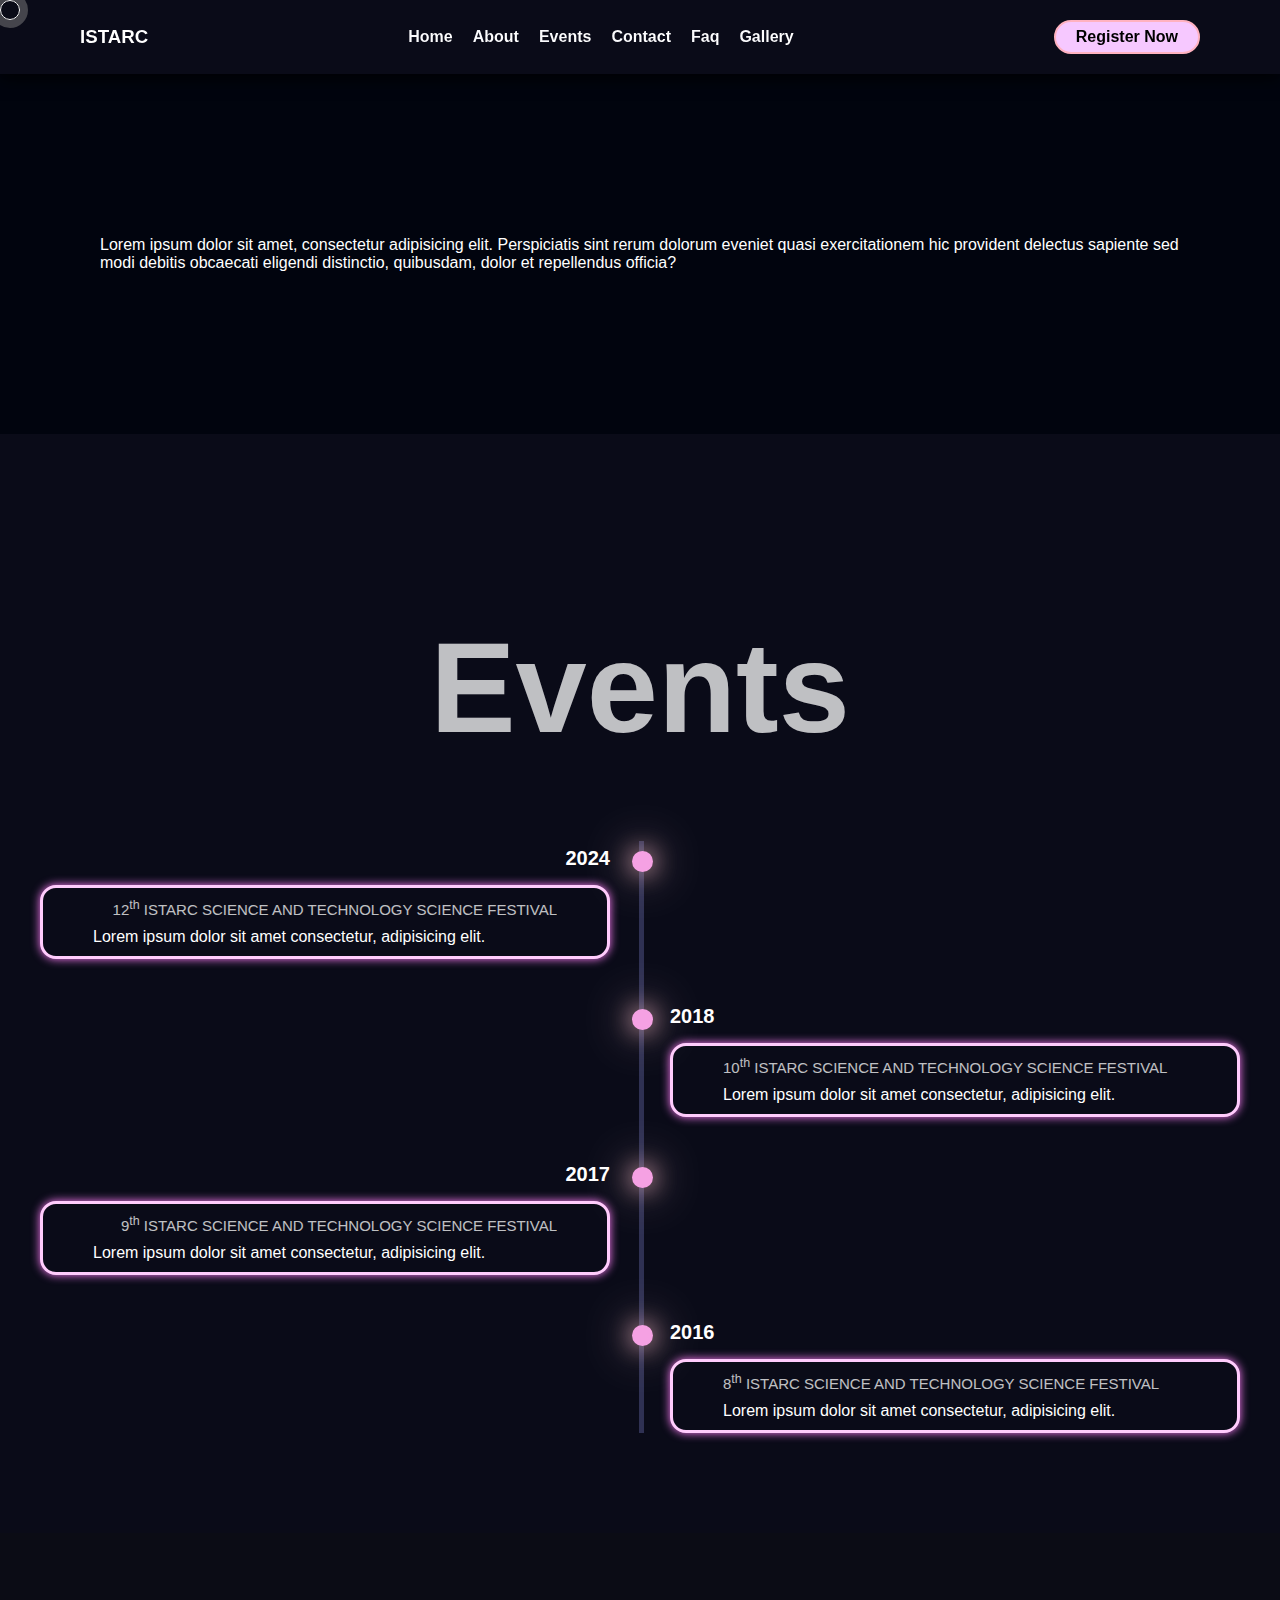
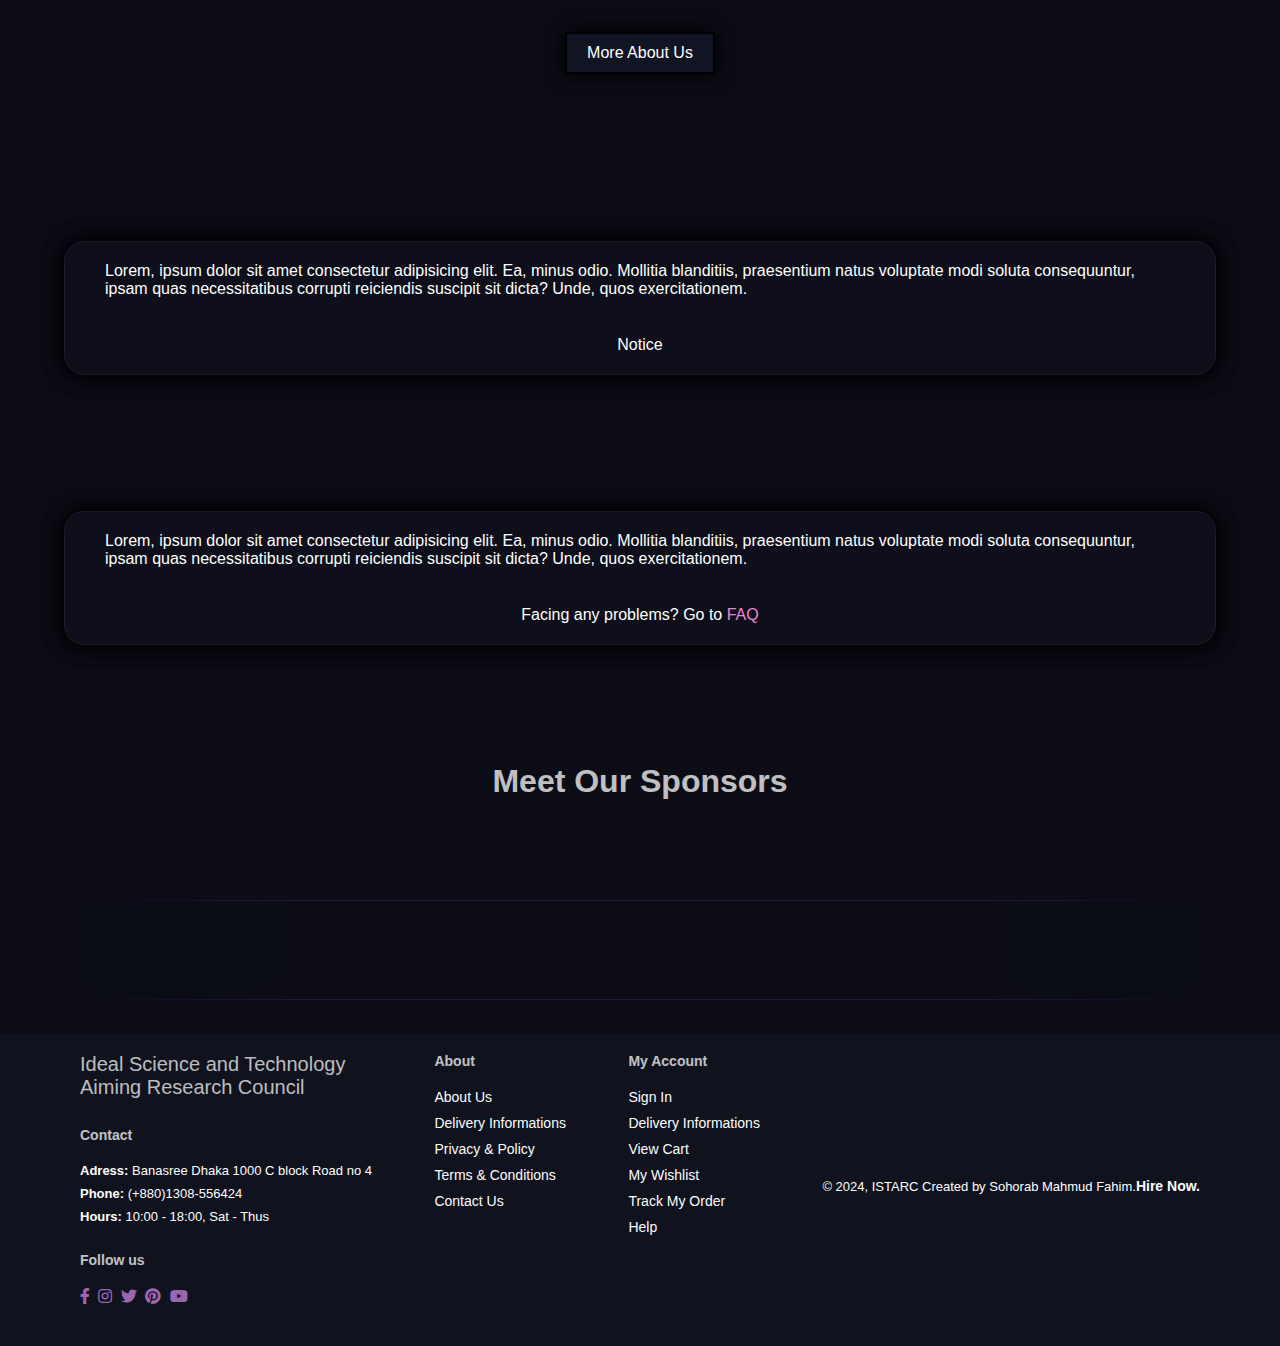
==== about.html @ e63927e3 "Update about.html" ====
<!DOCTYPE html>
<html lang="en">
<head>
    <meta charset="UTF-8">
    <meta name="viewport" content="width=device-width, initial-scale=1.0">
    <title>ISTARC</title>
    <link rel="stylesheet" href="https://pro.fontawesome.com/releases/v5.10.0/css/all.css" />
    <link rel="stylesheet" href="style.css">
    <link rel="icon" type="image/png" sizes="32x32" href="img/logo.png">
    
</head>
<body>
    
    <div class="cursor"></div>
    <section id="Home-Nav">
        <div id="header">
        <div id="logo">
           <h3>ISTARC</h3>
        </div>
        <ul id="navbar">
            <li><a href="index.html">Home</a></li>
            <li><a href="about.html">About</a></li>
            <li><a>Events</a>
            <ul id="dropdown">
                <div>
                <li><a href="event.html">Hello World !</a></li>
                <li><a href="event.html">Hello World !</a></li>
                <li><a href="event.html">Hello World !</a></li>
                <li><a href="event.html">Hello World !</a></li>
                <li><a href="event.html">Hello World !</a></li>
                </div>
                <div>
                    <li><a href="event.html">Hello World !</a></li>
                <li><a href="event.html">Hello World !</a></li>
                <li><a href="event.html">Hello World !</a></li>
                <li><a href="event.html">Hello World !</a></li>
                <li><a href="event.html">Hello World !</a></li>
               
                </div>
                <div>
                    <li><a href="event.html">Hello World !</a></li>
                <li><a href="event.html">Hello World !</a></li>
                <li><a href="event.html">Hello World !</a></li>
                <li><a href="event.html">Hello World !</a></li>
                <li><a href="event.html">Hello World !</a></li>
               
                </div>
            </ul>

            </li>
            <li><a href="contact.html">Contact</a></li>
            <li><a href="faq.html">Faq</a></li>
            <li><a href="gallery.html">Gallery</a></li>
       <a href="#" id="close"><i class="far fa-times" style="color: white;"></i></a> </ul>
    <div id="button">
    <a href="registration.html" >Register Now</a></div>  
                  <div id="mobile">
                  <i id="bar" class="fas fa-outdent"  style="color: white;"></i>
                  </div> 
    </div>
    
    </div>
    </section>

<section id="home-about">
<div id="info-txt">
<p>Lorem ipsum dolor sit amet, consectetur adipisicing elit. Perspiciatis sint rerum dolorum eveniet quasi exercitationem hic provident delectus sapiente sed modi debitis obcaecati eligendi distinctio, quibusdam, dolor et repellendus officia?</p>
</div>
</section>


<section class="about" id="about">
    <h2 class="heading">Events</h2>

    <div class="timeline-items">

<div class="timeline-item">
        <div class="timeline-dot"></div>
            <div class="timeline-date">2024

            </div>
            <div class="timeline-content">
                <h3>
                    12<sup>th</sup> ISTARC SCIENCE AND TECHNOLOGY SCIENCE FESTIVAL
                </h3>
                <p>Lorem ipsum dolor sit amet consectetur, adipisicing elit.</p>
            </div>
    </div>

    <div class="timeline-item">
        <div class="timeline-dot"> </div>
            <div class="timeline-date">2018</div>
            <div class="timeline-content">
                <h3>
                    10<sup>th</sup> ISTARC SCIENCE AND TECHNOLOGY SCIENCE FESTIVAL
                </h3>
                <p>Lorem ipsum dolor sit amet consectetur, adipisicing elit.</p>
            </div>
       
    </div>

    <div class="timeline-item">
        <div class="timeline-dot">   </div>
            <div class="timeline-date">2017</div>
            <div class="timeline-content">
                <h3>
                    9<sup>th</sup> ISTARC SCIENCE AND TECHNOLOGY SCIENCE FESTIVAL
                </h3>
                <p>Lorem ipsum dolor sit amet consectetur, adipisicing elit.</p>
         
        </div>
    </div>
    <div class="timeline-item">
        <div class="timeline-dot">  </div>
            <div class="timeline-date">2016</div>
            <div class="timeline-content">
                <h3>
                    8<sup>th</sup> ISTARC SCIENCE AND TECHNOLOGY SCIENCE FESTIVAL
                </h3>
                <p>Lorem ipsum dolor sit amet consectetur, adipisicing elit.</p>
          
        </div>
    </div>
</div>

</section>

<div id="about-more" style="display:flex;justify-content:center;align-items:center;padding:99px;">
    <a href="https://istarc.org" style="padding:10px 20px;background-color:#101423;border:2px solid black;box-shadow:0 0 20px black; color:white;">More About Us</a>
</div>

<section id="faq">
    <div id="faq-border">
        <p>Lorem, ipsum dolor sit amet consectetur adipisicing elit. Ea, minus odio. Mollitia blanditiis, praesentium natus voluptate modi soluta consequuntur, ipsam quas necessitatibus corrupti reiciendis suscipit sit dicta? Unde, quos exercitationem.</p>  <br>              
       
       <div id="faq-txt" style="">
        <a>Notice</a>
    </div></div>
</section>






    <section id="faq">
        <div id="faq-border">
            <p>Lorem, ipsum dolor sit amet consectetur adipisicing elit. Ea, minus odio. Mollitia blanditiis, praesentium natus voluptate modi soluta consequuntur, ipsam quas necessitatibus corrupti reiciendis suscipit sit dicta? Unde, quos exercitationem.</p>  <br>              
           
           <div id="faq-txt" style="">
            <a>Facing any problems? Go to <a href="" style="color:rgb(236, 134, 206) ;">FAQ</a></a>
        </div></div>
    </section>



    <section id="sponsor">
        <h1>Meet Our Sponsors</h1>
    <div id="cent-wrapper">
        <div class="wrapper">
         <div class="item item1">
           <h3>Lorem Ipsum</h3>
         </div>
         <div class="item item2">
            <h3>Lorem Ipsum</h3>
         </div>
         <div class="item item3">
            <h3>Lorem Ipsum</h3>
         </div>
         <div class="item item4">
            <h3>Lorem Ipsum</h3>
         </div>
         <div class="item item5">
            <h3>Lorem Ipsum</h3>
         </div>
         <div class="item item6">
            <h3>Lorem Ipsum</h3>
         </div>
         <div class="item item7">
            <h3>Lorem Ipsum</h3>
         </div>
        

    </div></div>
</section>




    <footer class="s-1">
        <div class="c">
       <a href="" style="text-decoration: none;color: rgba(255, 255, 255, 0.733);font-weight:500;font-family:'Segoe UI', Tahoma, Geneva, Verdana, sans-serif;font-size: 20px;">Ideal Science and Technology<br>Aiming Research Council</a><br>
        <h4>Contact</h4>
        <p><strong>Adress: </strong>Banasree Dhaka 1000 C block Road no 4</p>
        <p><strong>Phone: </strong>(+880)1308-556424</p>
        <p><strong>Hours: </strong>10:00 - 18:00, Sat - Thus</p>
        <div class="follow">
          <h4>Follow us</h4>
          <div class="icon">
              <i class="fab fa-facebook-f" style="font-weight: 400;"></i>
              <i class="fab fa-instagram" style="font-weight: 400;"></i>
              <i class="fab fa-twitter" style="font-weight: 400;"></i>
              <i class="fab fa-pinterest" style="font-weight: 400;"></i>
              <i class="fab fa-youtube" style="font-weight: 400;"></i>
          </div>
        </div>
        
        
      
        </div>
      
      <div class="c">
          <h4>About</h4>
          <a href="">About Us</a>
          <a href="">Delivery Informations</a>
          <a href="">Privacy & Policy</a>
          <a href="">Terms & Conditions</a>
          <a href="">Contact Us</a>
      </div>
      <div class="c">
          <h4>My Account</h4>
          <a href="">Sign In</a>
          <a href="">Delivery Informations</a>
          <a href="">View Cart</a>
          <a href="">My Wishlist</a>
          <a href="">Track My Order</a>
          <a href="">Help</a>
      </div>
      
      <div class="copyright">
          <p>© 2024, ISTARC Created by Sohorab Mahmud Fahim.<a href="https://www.facebook.com/fahimlwebdeveloper" style="font-weight:600;">Hire Now.</a></p>
      </div>
      
      </footer>
   <script>
const bar = document.getElementById('bar');
const close = document.getElementById('close');
const nav = document.getElementById('navbar');

if (bar) {
    bar.addEventListener('click', () => {
        nav.classList.add('active');
        nav.style.zIndex = '1000';
    });
}

if (close) {
    close.addEventListener('click', () => {
        nav.classList.remove('active');
        nav.style.zIndex = 'initial'; 
    });
}


   </script>
    
 
          <script src="https://unpkg.com/aos@next/dist/aos.js"></script>
          <script>
            AOS.init();
            AOS.init({offset: 300})
            AOS.init({delay: 20})
          </script>
             <script>
                const cursor = document.querySelector('.cursor');

document.addEventListener('mousemove', e => {
cursor.setAttribute("style", "top: "+(e.pageY - 10)+"px; left: "+(e.pageX - 10)+"px;")
})

document.addEventListener('click', () => {
cursor.classList.add("expand");

setTimeout(() => {
    cursor.classList.remove("expand");
}, 500)
})
      </script>

      <script src="script.js"></script>
</body>
</html>
---- style.css ----
*{
    margin: 0;
    padding: 0;
    box-sizing: border-box;
    font-family: Arial, sans-serif;
}

body{
    background-color: #0b0c15;
    margin: 0;

}
#preloader {
    position: fixed;
    left: 0;
    top: 0;
    width: 100%;
    height: 100%;
    background-color: #191931;
    display: flex;
    justify-content: center;
    align-items: center;
    z-index: 9999;
}

.spinner {
    background-image: url("img/logo.png");
    width: 40px;
    height: 40px;
    border: 5px solid #ff21e1;
    border-top: 5px solid #000;
    border-radius: 50%;
    animation: spin 1s linear infinite;

}

@keyframes spin {
    0% { transform: rotate(0deg); }
    100% { transform: rotate(360deg); }
}

#content {
    display: none;
}
.cursor {
    width: 20px;
    height: 20px;
    border: 1px solid white;
    border-radius: 50%;
    position: absolute;
    transition-duration: 200ms;
    transition-timing-function: ease-out;
    animation: cursorAnim .5s infinite alternate;
    pointer-events: none;
    z-index: 9999;
}

.cursor::after {
    content: "";
    width: 20px;
    height: 20px;
    position: absolute;
    border: 8px solid gray;
    border-radius: 50%;
    opacity: .5;
    top: -9px;
    left: -9px;
    animation: cursorAnim2 .5s infinite alternate;
}

@keyframes cursorAnim {
    from {
        transform: scale(1);
    }
    to {
        transform: scale(.7);
    }
}

@keyframes cursorAnim2 {
    from {
        transform: scale(1);
    }
    to {
        transform: scale(.4);
    }
}

@keyframes cursorAnim3 {
    0% {
        transform: scale(1);
    }
    50% {
        transform: scale(3);
    }
    100% {
        transform: scale(1);
        opacity: 0;
    }
}

.expand {
    animation: cursorAnim3 .5s forwards;
    border: 1px solid rgb(237, 176, 255);
}

h1 , h2, h3 , h4 , h5 , h6{
    color: white;
    opacity: 74%;
}

#Home-Nav{
    position: sticky;
  top:0;
  left: 0;
  background-color: #0a0b18;
  box-shadow: 0 5px 15px rgba(0, 0, 0, 0.767);
  z-index: 1000;
    
}

#header{
    display: flex;
    justify-content: space-between;
    align-items: center;
    padding: 20px 80px;
}
#navbar{
    display: flex;
    justify-content: center;
    align-items: center;
}

#navbar li{
    list-style: none;
    padding: 0 10px;
 
}
#navbar li a {
    background: linear-gradient(90deg, #fafafd, rgb(255, 255, 255));
    -webkit-background-clip: text;
    -webkit-text-fill-color: transparent;
    background-clip: text;
    text-fill-color: transparent;
    text-decoration: none;
    font-weight: bold;
    transition: 0.5s ease;
}

#navbar li {
    position: relative;
}

#dropdown {
    display: none;
    position: absolute;
    top: 100%;
    left: -100%;
    background-color: #15131f;
    padding: 20px 0;
    margin: 0;
    list-style: none;
    box-shadow: 0 0px 26px rgba(0, 0, 0, 0.973);
    z-index: 1000;
    min-width: 120px;
    border: 1px solid black;
    border-radius: 10px;
}

#dropdown li {
    padding: 10px 20px;
    white-space: nowrap;
    transition: 0.5s ease;
}

#dropdown li a {
    color: white;
    text-decoration: none;
    display: block;
   
    font-size: 12px;
    opacity: 84%;
    
    
}

#dropdown li a:hover {
    background-color: #0f0e14;
    border-bottom: 1px solid pink;
}

#navbar li:hover #dropdown {
    display: flex;
   justify-content: space-between;
   align-items: center;
}
#mobile{
    display: none;
    align-items: left;
    color: white;
  
  }
  #close{
    display:none;
   
  }
  .fas{
     color: white;
  }
#logo h3{
    background: linear-gradient(90deg, #ffffff, rgb(255, 255, 255));
            -webkit-background-clip: text;
            -webkit-text-fill-color: transparent;
            background-clip: text;
            text-fill-color: transparent;
            opacity: 100%;
}

#button, #Participate {
    padding: 6px 20px;
    border: 2px solid rgb(255, 178, 192);
    background: rgb(246, 200, 255);
    border-radius: 100px;
    position: relative;
    overflow: hidden;
}

#button a {
    display: inline-block;
    text-decoration: none;
    color: rgb(0, 0, 0);
    font-weight: bold;
    border-radius: 5px;
}


#button .ripple, #Participate .ripple {
    position: absolute;
    border-radius: 50%;
    background: rgba(255, 255, 255, 0.5);
    transform: scale(0);
    animation: rippleAnim 0.5s linear;
    pointer-events: none;
}

@keyframes rippleAnim {
    to {
        transform: scale(4);
        opacity: 0;
    }
}

#Home {

    display: grid;
    grid-template-columns: repeat(auto-fit, minmax(259px, 1fr));
    justify-content: center;
    align-items: center;
    height: 90vh; 
    overflow: hidden;
}

#background-video {
    position: absolute;
    top: 0;
    left: 0;
    width: 100%;
    height: 100%;
    object-fit: cover;
    z-index: -1;
    opacity: 30%;
}

#info {
    text-align: center;
    position: relative;
    z-index: 1;
}

#info > * {
    margin: 10px 0;
}

#vertical img {
    position: absolute;
    top: 15%;
    left: 20%; 
    transform: translate(-50%, -50%); 
    width: 60%;
    max-width: 300px; 
    padding: 20px;
    box-sizing: border-box;
}

#vertical img {
    width: 150px;
}

#app a {
    position: absolute;
    top: 23%;
    left: 25%;
}

#bpp b {
    position: absolute;
    top: 20%;
    left: 23%;
}

#ISTARC p {
    margin: 0;
    font-size: 42px;
    font-weight: bold;
    background: linear-gradient(90deg, #5c5ec1, rgb(241, 150, 214));
    -webkit-background-clip: text;
    -webkit-text-fill-color: transparent;
    background-clip: text;
    text-fill-color: transparent;
}

#welcome p {
    font-size: 42px;
    background: linear-gradient(90deg, #5c5ec1, rgb(241, 150, 214));
    -webkit-background-clip: text;
    -webkit-text-fill-color: transparent;
    background-clip: text;
    text-fill-color: transparent;
}

p {
    color: white;
}

#p {
    z-index: -1;
}

#p p {
    font-size: 25px;
    padding: 10px 80px;
    margin: auto;
    opacity: 54%;
}

#p-1 p {
    font-size: 12px;
    margin: 120px 200px 40px 200px;
    opacity: 54%;
    background: linear-gradient(90deg, #5c5ec1, rgb(241, 150, 214));
    -webkit-background-clip: text;
    -webkit-text-fill-color: transparent;
    background-clip: text;
    text-fill-color: transparent;
}

#btn {
    display: flex;
    gap: 10px;
    justify-content: center;
}

#btn div a {
    display: inline-block;
    text-decoration: none;
    color: rgb(0, 0, 0);
    font-weight: bold;
    border-radius: 5px;
}
#sponsor{
    height: 30vh;
    margin-top: 50px;

}
#cent-wrapper {
    
    display: flex;
    align-items: center;
    justify-content: center;
}

.wrapper {
    border: 1px solid rgb(34, 22, 73);
    width: 90%;
    max-width: 1536px;
    margin-inline: auto;
    position: relative;
    height: 100px;
    margin-top: 5rem;
    backdrop-filter: blur(10px);
    overflow: hidden;
    mask-image: linear-gradient(
        to right,
        rgba(0,0,0,0),
        rgba(0,0,0,1) 20%,
        rgba(0,0,0,1) 80%,
        rgba(0,0,0,0)

    );
}

@keyframes scrollLeft {
    to {
        left: -200px;
    }
}

.item {
    left: max(calc(200px * 8), 100%);
    width: 200px;
    height: 100px;
    background-color: rgba(156, 85, 161, 0.014);
    border-radius: 6px;
    position: absolute;
    left: 100%;
    animation-name: scrollLeft;
    animation-duration: 15s;
    animation-timing-function: linear;
    animation-iteration-count: infinite;
    display: flex;
    align-items: center;
    justify-content: center;
}
.item h3{
    font-size: 15px;
}
.item1 { animation-delay: 0s; }
.item2 { animation-delay: 2s; }
.item3 { animation-delay: 4s; }
.item4 { animation-delay: 6s; }
.item5 { animation-delay: 8s; }
.item6 { animation-delay: 10s; }
.item7 { animation-delay: 12s; }
.item8 { animation-delay: 4s; }



#intro{
    display: flex;

    justify-content: center;
    align-items: center;
    height: 60vh;
 
}
#border{
    width: 90%;
    height: auto;
    background-color: #0e0f1a;
    border: 1px solid #1b1c26 ;
    border-radius: 20px;
    box-shadow: 0 0 20px black,
                0 0 20px black;
               
  
    display: grid;
 
    grid-template-columns: repeat(auto-fit, minmax(259px, 1fr));
  
    justify-content: center;
    align-items: center;
  

padding: 20px 40px;
}

#summary{

 
    grid-template-columns: repeat(auto-fit, minmax(259px, 1fr));
  
    justify-content: center;
    align-items: center;
    padding: 100px 0px 100px 0;
    
}
#summary a{
    background: linear-gradient(90deg, #5c5ec1, rgb(241, 150, 214));
    -webkit-background-clip: text;
    -webkit-text-fill-color: transparent;
    background-clip: text;
    text-fill-color: transparent;
    padding-bottom: 20px;
    padding: 20px 0;
    margin: 30px 0;
    gap: 10px;
}
#summary h2{
    color: white;
    opacity: 54%;
    margin: 20px 0;
}
#summary p{
    padding-right: 30px;
}
#sum{
 
    
    grid-template-columns: repeat(auto-fit, minmax(259px, 1fr));
  
    justify-content: center;
    align-items: center;
   
    padding: 80px 40px;
    background-color: #0e0f1a;
    border: 1px solid #0e0f1a;
    box-shadow: 0 0 20px black,
    0 0 20px black;
    border-radius: 20px;
}
#img{
    width: 5vh;
    height: 5vh;
    content:'';
    border: 1px solid pink;
    padding-bottom: 10px;
    margin-bottom: 30px;
    border-radius: 10px;
}
#sum a{
    background: linear-gradient(90deg, #5c5ec1, rgb(241, 150, 214));
    -webkit-background-clip: text;
    -webkit-text-fill-color: transparent;
    background-clip: text;
    text-fill-color: transparent;
    padding-bottom: 20px;
    padding: 20px 0;
    margin: 20px 0;
}
#sum p{
    margin-top: 20px;
}

#faq{
    height: 30vh;
    display: flex;

    justify-content: center;
    align-items: center;

}
#faq-border{
    width: 90%;
    height: auto;
    background-color: #0e0f1a;
    border: 1px solid #1b1c26 ;
    border-radius: 20px;
    box-shadow: 0 0 20px black,
                0 0 20px black;
                display: inline-flex;
                flex-direction: column;
                align-items: center;
}

#faq-border p{
    padding: 20px 40px;
   
}
#faq-txt a{
    color: white;
    padding: 10px 0;
}
#faq-txt{
    padding: 0px 0 20px 0;
}


footer{
    display: flex;
    flex-wrap: wrap;
    justify-content: space-between;
    padding: 20px 80px;
    background-color: #10121d;
  
  }
  
  footer .c {
    display: flex;
    flex-direction: column;
   align-items: flex-start;
   margin-bottom: 20px;
  
  }
  
  footer h4{
     font-size: 14px;
     padding-bottom: 20px;
  
  }
  footer p{
    font-size: 13px;
   margin: 0 0 8px 0;
  
  }
  footer a{
    font-size: 14px;
    text-decoration: none;
    color: #fdfdfd;
    margin-bottom:10px;
  
  }
  
  .follow{
    margin-top: 20px;
  }
  .follow i{
    color: #d286e9bd;
    padding-right: 4px;
    cursor: pointer;
  }
  .in .row img{
    border: 1px solid #088178;
    border-radius: 6px;
  
  }
  
  .in img{
    margin:10px 0 15px 0;
  }

  .footer .copyright{
    width:100%;
    text-align:center;
  }
  .copyright{
    display: flex;
    align-items: center;
    justify-content: center;
    
  }
  


#home-about{
    display: flex;
    align-items: center;
    justify-content: center;
    height: 40vh;
    background-color: #01040e;
}
#info-txt{
    margin: 0 100px;
}

.heading{
    font-size: 8rem;
    text-align: center;
    margin: 5rem 0;
}
.about{
    padding: 100px 15px;
    background: #0a0b18;
}

.about h2{
    margin-bottom: 5rem;
}
.timeline-items{
    max-width: 1200px;
    margin: auto;
    display: flex;
    flex-wrap: wrap;
    position: relative;
}
.timeline-items::before{
    content: "";
    position:absolute;
    width: 5px;
    height: 100%;
    background-color: #2f3153;
    left: calc(50% - 1px);
}
.timeline-item{
    margin-bottom: 40px;
    width: 100%;
    position: relative;

}
.timeline-item:last-child{
    margin-bottom: 0;
}
.timeline-item:nth-child(odd){
    padding-right:calc(50% + 30px) ;
    text-align: right;
}
.timeline-item:nth-child(even){
padding-left: calc(50% + 30px);
}
.timeline-dot{
    height: 21px;
    width: 21px;
    background-color: rgb(245, 161, 227);
    box-shadow: 0 0 25px pink,
    0 0 50px pink;
    position: absolute;
    left: calc(50% - 8px);
    border-radius: 50%;
    top: 10px;
}

.timeline-date{
    font-size: 20px;
    font-weight: 800;
    color: white;
    margin: 6px 0 15px;
}
.timeline-content{
    background-color: #0a0b18;
    border: 3px solid rgb(255, 204, 252);
    padding: 10px 50px;
    border-radius: 1rem;
    box-shadow: 0 0 10px rgb(255, 126, 249);
    cursor: pointer;
    transition: 0.3s ease-in-out;
}
.timeline-content:hover{
    transform: scale(1.05);
    box-shadow: 0 0 25px rgb(255, 153, 224);
}

.timeline-content h3{
    font-size: 15px;
    color: white;
    margin:0 0 10px;
    font-weight: 500;
}
.timeline-content p{
    color: white;
  
    font-weight: 300;
    
    text-align: justify;
}
::-webkit-scrollbar{
    width: 15px;
}
::-webkit-scrollbar-thumb{
    background-color: rgb(45, 57, 82);
}
::-webkit-scrollbar-track{
    background-color: rgb(21, 22, 39);
    width: 50px;
}


#vert{
display: flex;
justify-content: center;
 align-items: center;
}
#vertical-img{
   background-image: url("img/VERTICAL.png");
background-repeat: no-repeat;

    padding: 10px 0px 50px 0px;
    margin: 0 30px;

}

#vertical-img a{
    font-size: 10px;
    padding: 13px 15px;
    color: white;
}
#vertical-img h3{
    background: linear-gradient(90deg, #5c5ec1, rgb(241, 150, 214));
    -webkit-background-clip: text;
    -webkit-text-fill-color: transparent;
    background-clip: text;
    text-fill-color: transparent;
}

#event-page{
    width: 100%;
    margin-left: auto;
    box-sizing: border-box;
    margin-right: auto;
    display: block;
    padding: 50px 16px 30px 16px;
   
}
#texture{
    display: flex;
    align-items: center;
    justify-content: space-between;
    background-color: #141622;
    padding: 40px 30px;
    border-radius: 20px;
    margin-bottom: 100px;
}

#texture h3{
    font-size: 20px;
    opacity: 100%;
}
#part a{
  opacity: 100%;
  padding: 10px 20px;
  
  border-radius: 20px;
  font-weight: 600;
  border: 2px solid rgb(255, 0, 191);
  color: white;
}
#part a:hover{
    box-shadow: 0 0 25px rgb(255, 79, 182);
}
#texture1{
    display: flex;
    align-items: center;
    justify-content: space-evenly;
    padding: 0px 30px 40px 30px;
    padding: 40px 30px;
 
    margin-bottom: 100px;
}


#event-txt1{
    border: 2px solid rgb(0, 0, 0);
    padding: 20px;
    border-radius: 20px;
    max-width: 600px;
    box-shadow:0 0 25px black,
    0 0 50px black;
}
#bord{
    max-width: 560px;
    height: 40vh;
    border: 1px solid pink;
    border-radius: 20px;
}
#event-txt1 h2{
    font-size: 22px;
    opacity: 100%;
}
#event-txt1 p{
  text-align: justify;
}
#event-txt1 h5{
    font-size: 17px;
    opacity: 100%;
}
#rules{
    display: block;
    align-items: flex-start;
    margin: 30px 10px;
}
#rules a{
    color: white;
    font-size: 20px;

}

#rules h6{
    color: white;
    font-size: 16px;
    opacity: 70%;
    font-weight: 100;
    line-height: 30px;
  

}

#event-part{
    display: flex;
    align-items: center;
    justify-content: center;
    flex-direction: column;
    margin-bottom: 100px;
}

#sponsors{
    display: flex;
    flex-wrap: wrap;
    justify-content: center;

}


#sponsors img{
 padding: 50px 20px;
 min-width: 200px;
}

#flex{
    display: flex;
    align-items: center;
    justify-content: center;
    flex-direction: row;
 margin: 20px 50px;
 
 top: -60%;
 position: relative;
}
#contact-flex{
  height:20vh;
}
#talk{
    display: flex;
    flex-direction: column;
    padding: 10px 50px;
    background-color: #090811;
    margin: 10px 20px;
    border-radius: 20px;
    box-shadow: 0 0 25px rgba(255, 188, 252, 0.137);
    border: 3px solid rgba(255, 137, 239, 0.801);
   
    
}
#talks{
    display: flex;
    flex-direction: column;
    padding: 10px 50px;
    background-color: #090811;
    margin: 10px 20px;
    border-radius: 20px;
    box-shadow: 0 0 25px rgba(255, 188, 252, 0.137);
    border: 3px solid rgba(255, 137, 239, 0.801);
   
    
}
#talkwithme{
    display: flex;
    align-items: center;
    justify-content:center;
    padding: 30px 0;
}
#talkwithme i{
    background: linear-gradient(90deg, #dfa7df, rgb(132, 62, 211));
    -webkit-background-clip: text;
    -webkit-text-fill-color: transparent;
    background-clip: text;
    text-fill-color: transparent;
    text-decoration: none;
    font-weight: bold;

    padding: 0 10px;
}
#talkwithme h2{
    background: linear-gradient(90deg, #dfa7df, rgb(132, 62, 211));
    -webkit-background-clip: text;
    -webkit-text-fill-color: transparent;
    background-clip: text;
    text-fill-color: transparent;
    text-decoration: none;
    font-weight: bold;

    padding: 0 10px;
}

.cont{
    padding: 100px 0;
}
.contactUs{
    position: relative;
    width: 100%;
    padding: 200px 100px;
}

.contactUs .title{
    display:flex;
    justify-content: center;
    align-items: center;
    font-size: 2rem;
}

.contactUs .title h2{
    font-weight: 500;
    background: linear-gradient(90deg, #ff8bff, rgb(175, 144, 211));
    -webkit-background-clip: text;
    -webkit-text-fill-color: transparent;
    background-clip: text;
    text-fill-color: transparent;
    opacity: 100%;
}
.form{
    grid-area: form;
}
.info{
    grid-area: info;
}

.map{
    grid-area: map;
}
.contact{
    padding: 20px;
    background-color: #06070e;
    box-shadow: 0 0 25px black;
    border: 1px solid rgb(255, 203, 255);
border-radius: 10px;


}
.box{
   position: relative; 
   display: grid;
   grid-template-columns: 2fr 1fr;
   grid-template-areas:
   "form info"
   "form map";
   grid-gap: 20px;
   margin-top: 20px;
}

.contact a{
    font-weight: 600;
    background: linear-gradient(90deg, #ffffff, rgb(255, 255, 255));
    -webkit-background-clip: text;
    -webkit-text-fill-color: transparent;
    background-clip: text;
    text-fill-color: transparent;
    font-size: 20px;
   
    
}
.formBox{
    position: relative;
    width: 100%;
}
.formBox .row50{
    display: flex;
    gap: 20px;
}
.inputBox{
    flex-direction: column;
    display: flex;
    margin-bottom: 10px;
width: 50%;

}
.formBox .row50 .inputBox{
    width: 100%;
}
.inputBox span{
    color: #ffffff;
    margin-top: 10px;
    margin-bottom: 5px;
    font-weight: 500;
   
}
.inputBox input{
    padding: 10px;
    font-size: 1.1rem;
    outline: none;
    border: 1px solid #0a0b18;
}
.inputBox textarea{
    padding: 10px;
    font-size: 1.1rem;
    outline: none;
    border: 1px solid #0a0b18;
    resize: none;
    min-height: 300px;
    margin-bottom: 10px;
}
.inputBox input[type="submit"]{
    background: #1f1e2e;
    color: rgb(255, 254, 254);
    border: none;
    font-size: 1.1rem;
max-width: 120px;
font-weight: 500;
border-radius: 20px;
margin-top: 30px;
}
.inputBox ::placeholder{
    color: rgba(3, 3, 3, 0.445);
}
.info{
    background-color: #30303311;
}

.info h3{
    color: #ffffff;
    opacity: 100%;
}
.info .idh{
    display: flex;
    align-items: center;
    justify-content: space-between;
    margin-bottom: 10px;

}

span i{
 
    color: rgb(255, 246, 246);
   
  
font-size: 1.5rem;
border-radius: 50%;


}
#idh{
    padding: 10px 0;
}
.map iframe{
  height: 150px;
  cursor: grab;
}


.faq-container {
	width: 80%;
	max-width: 800px;
	margin: auto;
    margin-top:100px ;

  }
  
  h1 {
	text-align: center;
	margin-bottom: 20px;
  }
  
  .faq {
	border: 1px solid #000000;
	border-radius: 10px;
	overflow: hidden;
  }
  
  .faq-item {
	border-bottom: 1px solid #0a0b18;
  }
  
  .faq-item:last-child {
	border-bottom: none;
  }
  
  .faq-question {
	background-color: #181924;
	padding: 15px;
	cursor: pointer;
	transition: all 0.3s ease;
	position: relative;
    box-shadow: 0 0 20px black;
  }
  
  .faq-question h2 {
	margin: 0;
	font-size: 18px;
  }
  
  .faq-answer {
	background-color: #2b2b2b;
	display: none;
	padding: 15px;
	line-height: 1.6;
	border-top: 1px solid #0a0b18;
  }
  
  .faq-question:hover {
	background-color: #0a0b18;
	box-shadow: 0 0 20px rgba(255, 255, 255, 0.5);
  }
  
  .faq-question::before {
	content: '+';
	position: absolute;
	right: 15px;
	font-size: 24px;
	transition: transform 0.3s ease;
  }
  
  .faq-item.active .faq-question::before {
	transform: rotate(45deg);
  }
  
  .faq-item.active .faq-answer {
	display: block;
	animation: fadeIn 0.5s;
  }
  
  @keyframes fadeIn {
	from { opacity: 0; }
	to { opacity: 1; }
  }


.chatbot-icon {
    position: fixed;
    bottom: 20px;
    right: 20px;
    width: 30px;
    height: 30px;
    border-radius: 50%;
    background-color: #2b2b2b;
    box-shadow: 0 0 10px rgba(0, 0, 0, 0.5);
    z-index: 1000;
  }
  
  .chatbot-icon-inner {
    display: flex;
    justify-content: center;
    align-items: center;
    width: 100%;
    height: 100%;
    cursor: pointer;
  }
  
  .chatbot-icon-close {
    font-size: 20px;
    color: #fff;
  }
  
  .chatbot {
    position: fixed;
    transform: translate();
    width: 300px;
    background-color: #0c0b13;
    border: 1px solid #0a0b18;
    border-radius: 10px;
    box-shadow: 0 0 10px rgba(0, 0, 0, 0.5);
    overflow: hidden;
    display: none;
    z-index: 1000;
  }
  
  .chatbot-header {
    background-color: #0d0d16;
    padding: 10px;
    display: flex;
    justify-content: space-between;
    align-items: center;
    cursor: move;
    box-shadow: 0 0 20px black;
  }
  
  .chatbot-header h3 {
    margin: 0;
    font-size: 16px;
    color: white;
  }
  
  .chatbot-close {
    cursor: pointer;
    font-size: 20px;
    color: white;
  }
  
  .chatbot-body {
    display: flex;
    flex-direction: column;
    height: 300px;
  }
  
  .chatbot-messages {
    flex: 1;
    padding: 10px;
    overflow-y: auto;
    border-bottom: 1px solid #020202;
  }
  
  .chatbot-messages p {
    margin: 0;
    padding: 5px 10px;
    background-color: #000000;
    border-radius: 5px;
  }
  
  .chatbot-messages h6 {
    margin: 0;
    padding: 5px 10px;
    background-color: #0c0b0b52;
  }
  
  #chatbot-input {
    padding: 10px;
    border: none;
    background-color: #1d1936;
    color: #fff;
    outline: none;
  }
  #talk , #talks{
    transition: 1s ease ease-in-out;
  }
/**Hover**/
  #talk:hover , #talks:hover{
    transform: scale(1.05);
    box-shadow: 0 0 25px rgb(255, 112, 207);
  }
  #border:hover, #faq-border:hover , #sum:hover{

    border: 3px solid pink;
    transition: 0.3s ease-in-out;
}

#border:hover, #faq-border:hover , #sum:hover{
    transform: scale(1.009);
    box-shadow: 0 0 15px rgb(255, 130, 255);
}
.follow i:hover,
footer a:hover {
  color: #597de0;
}

#button:hover, #Participate:hover {
    box-shadow: 0 0 10px #f29ff5, 0 0 20px #8653c0, 0 0 40px #f29ff5, 0 0 80px #8653c0;
}


#navbar li a:hover {
    background: linear-gradient(90deg, #dfa7df, rgb(236, 185, 255));
    -webkit-background-clip: text;
    -webkit-text-fill-color: transparent;
    background-clip: text;
    text-fill-color: transparent;
    text-decoration: none;
    font-weight: bold;
    border-bottom: 1px solid pink;
   
}







/**registration**/


.form-item input[type="text"] {
    padding: 10px;
    border: 1px solid #ccc;
    border-radius: 4px;
    font-size: 16px;
    background-color: transparent;
    transition: border-color 0.3s ease;
    color: rgb(255, 255, 255);
}

.form-item input[type="text"]:focus {
    border-color: #1e88e5;
    color: rgba(0, 0, 0, 0.795);
    background-color: white;
}

.form-item input[type="email"] {
    padding: 10px;
    border: 1px solid #ccc;
    border-radius: 4px;
    font-size: 16px;
    background-color: transparent;
    transition: border-color 0.3s ease;
    color: rgb(255, 255, 255);
}

.form-item input[type="email"]:focus {
    border-color: #1e88e5;
    color: rgba(0, 0, 0, 0.795);
    background-color: rgb(225, 254, 255);
}
#form-reg{
    display: flex;
    align-items: center;
    justify-content: space-between;
    padding: 0 10px 50px 10px ;
     animation: slideInDown 1s ease;
}

.animated-form {
    opacity: 0;
    animation: fadeIn 1s forwards;
}

@keyframes slideInDown {
    from {
        transform: translateY(-100%);
    }
    to {
        transform: translateY(0);
    }
}

@keyframes fadeIn {
    from {
        opacity: 0;
        transform: translateY(20px);
    }
    to {
        opacity: 1;
        transform: translateY(0);
    }
}

select {
    position: relative;
    padding: 8px;
    border-radius: 4px;
    border: 1px solid #ccc;
    background-color: #ffffff;
    font-size: 16px;
    transition: border-color 0.3s ease;
}

select:focus {
    border-color: #00b7ff;
}

option {
    background-color: #ffffff;
    color: #000000;
    transition: background-color 0.3s ease, color 0.3s ease;
}

a{
    text-decoration: none;
}
/* Style for select arrow */
select::after {
    content: "\25BC";
    position: absolute;
    top: 50%;
    right: 10px;
    transform: translateY(-50%);
    pointer-events: none;
}

/* Style for select dropdown */
select::before {
    content: "";
    position: absolute;
    top: 100%;
    left: 50%;
    transform: translateX(-50%);
    border-left: 6px solid transparent;
    border-right: 6px solid transparent;
    border-top: 6px solid #ccc;
    opacity: 0;
    transition: opacity 0.3s ease;
}

select:focus::before {
    opacity: 1;
}

/* Animation for select dropdown */
@keyframes fadeInDropdown {
    from {
        opacity: 0;
    }
    to {
        opacity: 1;
    }
}
.agreement a{
    color: rgb(0, 160, 253);
}
select:focus::before {
    animation: fadeInDropdown 0.3s forwards;
}
  #sign h3 , #event h3{
    color: white;
    opacity: 100%;
  }
  #registration {
    padding: 50px 0;
  }
  
  .title {
    text-align: center;
    margin-bottom: 40px;
    animation: slideInUp 1s forwards;
  }
  
  .title p {
    font-size: 3rem;
    color: #ffffff;
    text-transform: uppercase;
  }
  
  .container {
 width: 90%;
 padding: 100px;
    margin: 0 auto;
    background-color: #0e0f18;
   
    border-radius: 8px;
    border: 1px solid rgba(69, 143, 255, 0.096);
    display: flex;
    align-items: center;
    justify-content: space-between;
    position: relative;
    overflow: hidden;
    transition: box-shadow 0.3s ease;
    animation: fadeIn 1s forwards;
  }
  
  .container:hover {
    box-shadow: 0 0px 30px rgb(19, 18, 24);
  }
  
  .header {
    text-align: center;
    margin-bottom: 20px;
    width: 50%;

 
  }
  
  .instructions {

    padding: 0;
    margin: 20px 40px;
    text-align: left;
  }
  
  .instructions li {
   
    font-size: 20px;


  }
  
  .instructions .link {
    color: #ffffff;
    text-decoration: none;
    transition: color 0.3s ease;
    line-height: 30px;
  }
  
  .instructions .link:hover {
    text-decoration: underline;
    color: #1a73e8;
  }
  .instructions li a{
    color: white;
    font-size: 14px;
  }
  .share-button {
    background: none;
    border: none;
    cursor: pointer;
  }
  
  .share-button .share-icon {
    fill: #1e88e5;
    width: 24px;
    height: 24px;
  }
  
  .form-container {
    margin-top: 20px;
    animation: slideInLeft 1s forwards;
  }
  
  .participation-form {
    display: grid;
    row-gap: 20px;
  }
  
  .form-group {
    display: flex;
    flex-wrap: wrap;
    gap: 20px;
  }
  
  .form-item {
    flex: 1;
    display: flex;
    flex-direction: column;
  }
  
  .form-item label {
    margin-bottom: 5px;
    font-weight: bold;
    color: white;
  }
  
  .form-item input {
    padding: 10px;
    border: 1px solid #ccc;
    border-radius: 4px;
    font-size: 1em;
    transition: border-color 0.3s ease;
    width:350px;
  }
  
  .form-item input:focus {
    border-color: #1e88e5;
  }
  
  .members-group .member {
    display: flex;
    flex-wrap: wrap;
    gap: 20px;
    margin-bottom: 10px;
  }
  
  .payment-instructions {
    list-style: none;
    padding: 0;
    margin: 20px 0;
    animation: slideInRight 1s forwards;
  }
  
  .payment-instructions li {
    margin-bottom: 10px;
    color: white;
    line-height: 30px;
  }
  
  .payment-instructions strong {
    background-color: rgba(0, 255, 128, 0.562);
    padding: 2px 5px;
  }
  
  .note {
    font-size: 0.9em;
    color: #666;
  }
  
  .agreement {
    display: flex;
    align-items: center;
    gap: 10px;
  }
  
  .agreement input[type="checkbox"] {
    transform: scale(1.2);
    margin: 0;
  }
  
  .submit-button {
    background-color: #1e88e5;
    color: white;
    padding: 10px 20px;
    border: none;
    border-radius: 4px;
    font-size: 1em;
    cursor: pointer;
    display: flex;
    align-items: center;
    justify-content: center;
    gap: 10px;
    transition: background-color 0.3s ease;
  }
  
  
  
  .submit-button:hover {
    background-color: #00ff379f;
  }
  
  .submit-button .submit-icon {
    fill: rgb(0, 0, 0);
    width: 20px;
    height: 20px;
  }


  
  
  @keyframes fadeIn {
    from {
      opacity: 0;
      transform: translateY(-50px);
    }
    to {
      opacity: 1;
      transform: translateY(0);
    }
  }
  
  @keyframes slideInUp {
    from {
      opacity: 0;
      transform: translateY(50px);
    }
    to {
      opacity: 1;
      transform: translateY(0);
    }
  }
  
  @keyframes slideInLeft {
    from {
      opacity: 0;
      transform: translateX(-50px);
    }
    to {
      opacity: 1;
      transform: translateX(0);
    }
  }
  
  @keyframes slideInRight {
    from {
      opacity: 0;
      transform: translateX(50px);
    }
    to {
      opacity: 1;
      transform: translateX(0);
    }
  }


  @media screen and (max-width: 1468px) {
 
        .container {
            padding: 0;
            display: flex;
            flex-direction: column;
        }
        .header {
            text-align: center;
            margin-bottom: 20px;
            width: 90%;
        }
        .title p {
            font-size: 25px;
        }
        select {
            position: relative;
            /* padding: 8px; */
            border-radius: 4px;
            border: 1px solid #ccc;
            background-color: #ffffff;
            font-size: 12px;
            transition: border-color 0.3s ease;
        }
        #sign h3{
            font-size: 16px;
        }
        #event h3{
            font-size: 16px;
        }
        .form-item input[type="text"], .form-item input[type="email"], .form-item select {
            width: 290px;
            padding: 15px;
       
        }
        #form-reg{
            display: block;
        }
        #sign{
            padding: 20px 0;
        }
        .form-container {
            margin-top: 20px;
            animation: slideInLeft 1s forwards;
            margin: 0 40px;
        } .form-group{
        flex-wrap: nowrap;
    }
    }
    @media screen and (max-width: 800px) {

        .form-group{
          flex-wrap: wrap;
        }
        }
         











  @media only screen and (max-width: 768px) {
    .chatbot-icon {
      bottom: 10px;
      right: 10px;
    }
  
    .chatbot {
      width: 100%;
      max-width: 300px;
      bottom: 0;
      right: 0;
      border-radius: 0;
    }
  }
  







@media (max-width:799px){

    #header #button{
        display: none;
    }
    #sponsor {
        margin: 50px 0;
    }
    #p-1 p{
        margin: 20px 10px;
    }
    #sponsor{
        display: block;
    }
    #sponsor img{
        width: 20%;
        padding: 10px 20px;
    
    }
        #about{
            padding: 0 20px;

}
.timeline-content{
    padding: 10px 20px;
}
    #about h2{
        font-size: 60px;
    }
   
  
    #ISTARC p{
        font-size:22px;
    }
    #welcome p{
        font-size: 22px;
    }
    #p p , #p-1 p{
        font-size: 14px;
    }
    #button a , #Participate a{
        font-size:15px;
    }
    #button , #Participate{
        padding:3px 10px
    }
    #Home{
        height: 80vh;
    }
    #navbar{
      display:flex;
      flex-direction:column;
      align-items: flex-start;
      justify-content:flex-start;
      position:fixed;
      top:0;
      right:-300px;
      height:100vh;
      width:300px;
      background-color: #1b1d25;
      box-shadow: -10px 5px 60px rgba( 0,0,0,0.1);
      padding:80px 0 0 10px;
      transition: 0.3s;
      z-index: 1;
      opacity: 100%;
  
    }
    #navbar.active{
    right:0px;
  }
    #navbar li{
      margin-bottom: 25px;
    }
    #mobile{
        display: flex;
        align-items: left;
    }
    #mobile i{
      color: #1a1a1a;
      font-size: 24px;
      padding-left:20px ;
    
    }
    
  #close{
    display: initial;
    position: absolute;
    top:30px;
    left:30px;
    color:#222;
    font-size:24px;
  
  }
  #intro{
    margin-top: 200px;
  }
  p{
    font-size: 15px;
  }
  #vertical-img{
    display: none;
  }

  #texture , #texture1{
    flex-direction: column;
  }
  #part a{
    font-size: 12px;
  }
  #part {
    margin: 40px 0 0 0;
}
#info-txt {
    margin: 0 40px;
}
#flex{
    display: block;
    top: -15%;
 position: relative;
 margin: 5px;
}
#contact-flex{
    height: 70vh;
}
.contactUs{
    padding: 20px;
}
.box{
    grid-template-columns: 1fr;
    grid-template-rows: auto;
    grid-template-areas:
    "form"
   "info"
   "map";
}
.map{
    padding: 0;
    min-height: 150px;
    display: flex;
    justify-content: center;
    align-items: center;
    border-radius: 10px;

}
.map iframe{
    width: 100%;
    height: 150px;
    border-radius: 10px;
}
#cont{
    margin-top: 100px;
}
.formBox .row50{
    display: flex;
    gap: 0;
    flex-direction: column;
}
.title h2{
    font-size: 25px;
}
.form a{
    font-size: 20px;
}
#faq{
 
    margin-bottom: 25px;
}

.item {
    left: max(calc(200px * 8), 100%);
    width: 100px;
    height: 50px;
    background-color: rgba(156, 85, 161, 0.014);
    border-radius: 6px;
    position: absolute;
    left: 100%;
    animation-name: scrollLeft;
    animation-duration: 15s;
    animation-timing-function: linear;
    animation-iteration-count: infinite;
    display: flex;
    align-items: center;
    justify-content: center;
}
.item h3{
    font-size: 15px;
}
.item1 { animation-delay: 0s; }
.item2 { animation-delay: 3s; }
.item3 { animation-delay: 6s; }
.item4 { animation-delay: 9s; }
.item5 { animation-delay: 12s; }
.item6 { animation-delay: 15s; }
.item7 { animation-delay: 18s; }
.item8 { animation-delay: 21s; }


#sponsor h1{
    margin-bottom: 0;
}
.wrapper{
    height: 50px;
}
#sponsor {
    height: 20vh;
    margin-top: 30px;
}
  }


  @media (max-width:1350px){
    #flex{
        display: block;
        top: -15%;
     position: relative;
     margin: 5px;
    }
    #contact-flex{
        height: 70vh;
    }
    .contactUs{
        padding: 25px;
        padding-top: 150px;
    }
    .box{
        grid-template-columns: 1fr;
        grid-template-rows: auto;
        grid-template-areas:
        "form"
       "info"
       "map";
    }
    .map{
        padding: 0;
        min-height: 150px;
        display: flex;
        justify-content: center;
        align-items: center;
        border-radius: 10px;
    
    }
    .map iframe{
        width: 100%;
        height: 150px;
        border-radius: 10px;
    }
    #cont{
        margin-top: 100px;
    }
    .formBox .row50{
        display: flex;
        gap: 0;
        flex-direction: column;
    }
    .title h2{
        font-size: 25px;
    }
    .form a{
        font-size: 20px;
        margin-top: 500px;
        margin-bottom: 100px;
    }
   .footer{
    padding: 20px 40px;
   }
  }
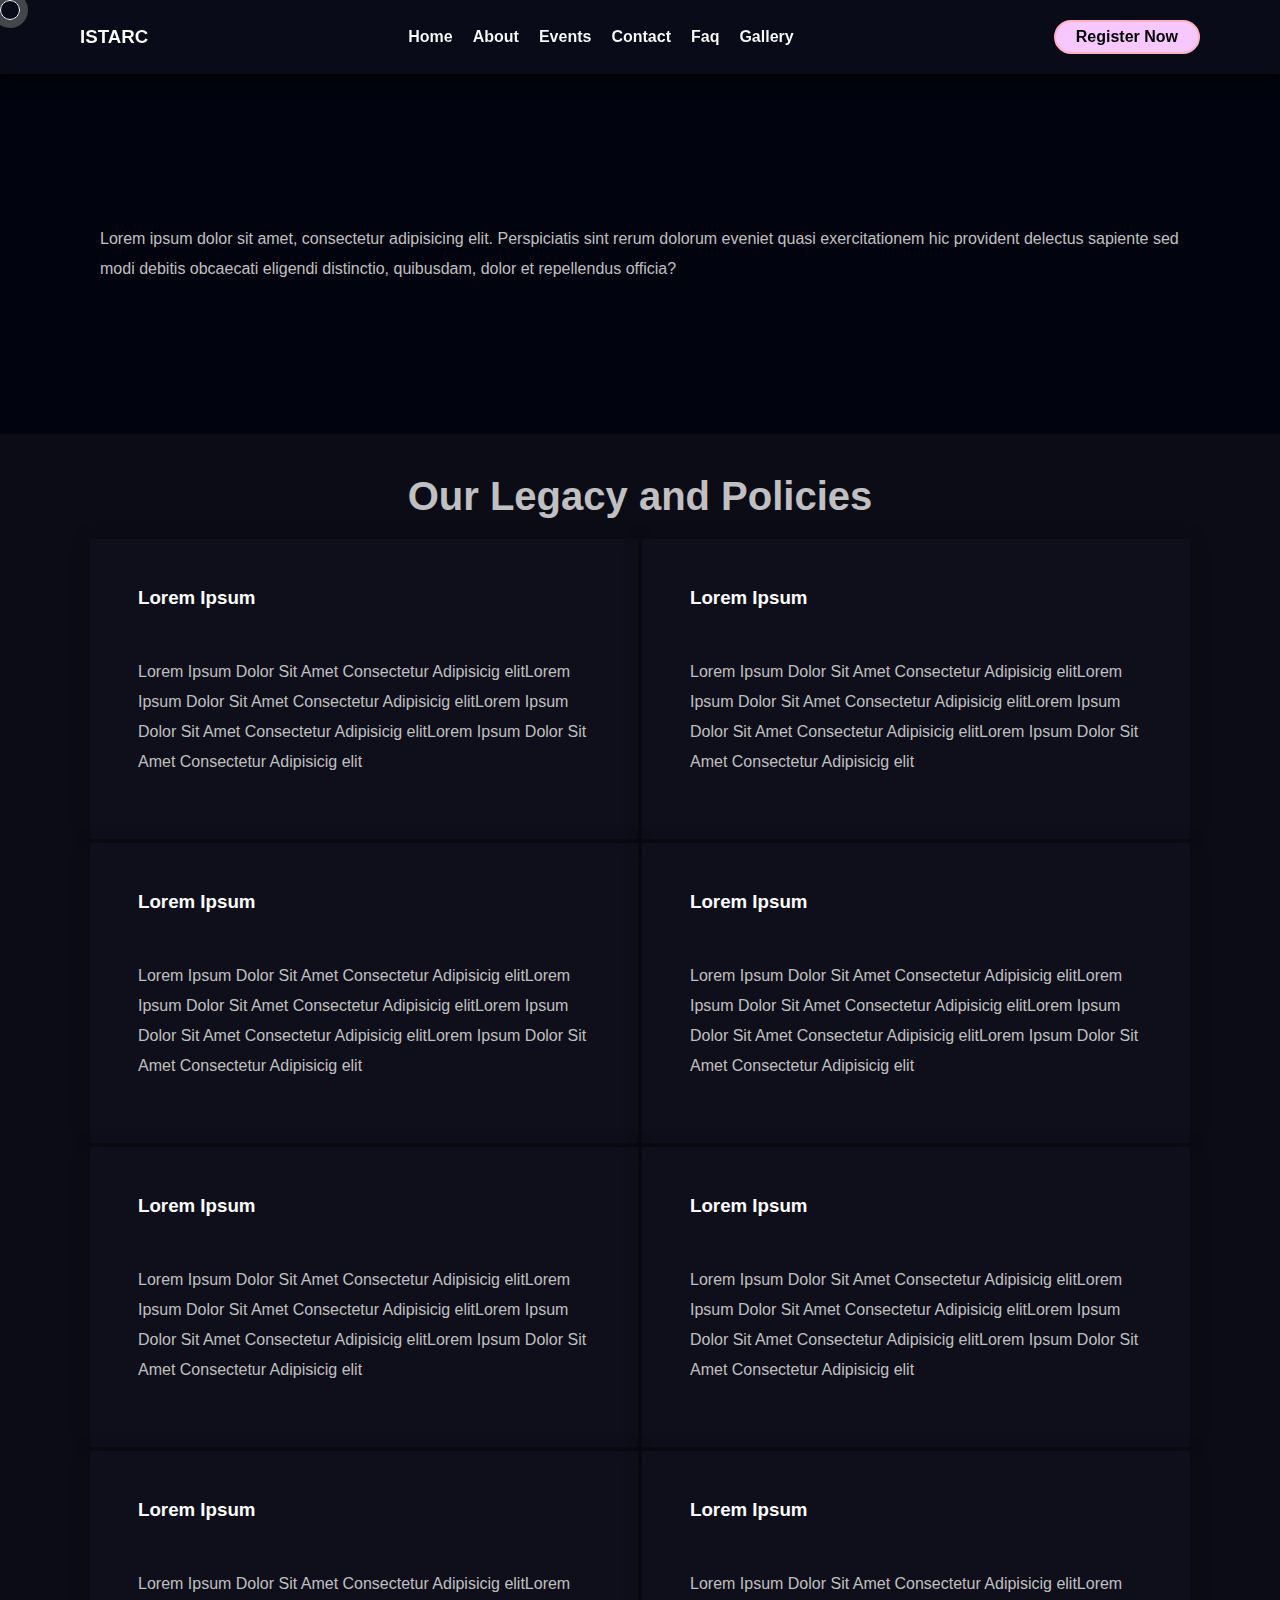
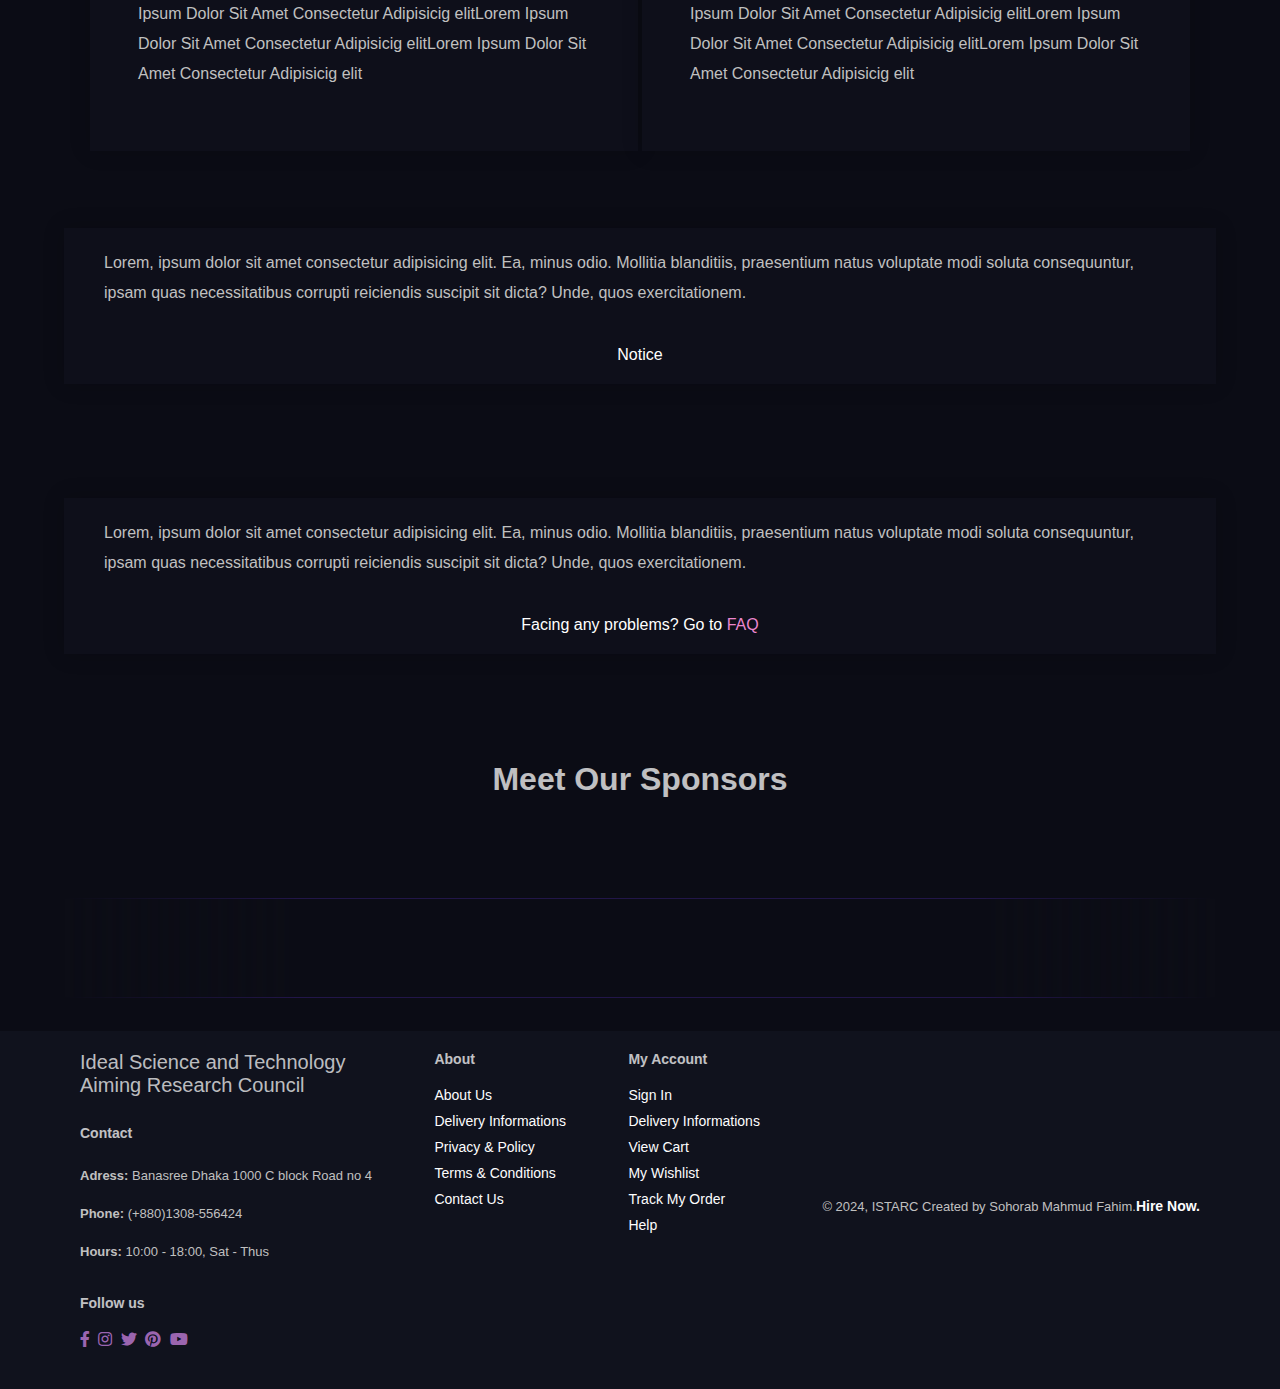
==== commit 6c620483: "Update about.html" ====
--- a/about.html
+++ b/about.html
@@ -6,6 +6,7 @@
     <title>ISTARC</title>
     <link rel="stylesheet" href="https://pro.fontawesome.com/releases/v5.10.0/css/all.css" />
     <link rel="stylesheet" href="style.css">
+     <meta name="description" content="ISTARC (Ideal Science and Technology Aiming Research Council) - Register for exciting events and stay updated with the latest news.">
     <link rel="icon" type="image/png" sizes="32x32" href="img/logo.png">
     
 </head>
@@ -53,7 +54,7 @@
             <li><a href="gallery.html">Gallery</a></li>
        <a href="#" id="close"><i class="far fa-times" style="color: white;"></i></a> </ul>
     <div id="button">
-    <a href="registration.html" >Register Now</a></div>  
+        <a href="registration.html" >Register Now</a></div>  
                   <div id="mobile">
                   <i id="bar" class="fas fa-outdent"  style="color: white;"></i>
                   </div> 
@@ -68,66 +69,60 @@
 </div>
 </section>
 
-
-<section class="about" id="about">
-    <h2 class="heading">Events</h2>
-
-    <div class="timeline-items">
-
-<div class="timeline-item">
-        <div class="timeline-dot"></div>
-            <div class="timeline-date">2024
-
-            </div>
-            <div class="timeline-content">
-                <h3>
-                    12<sup>th</sup> ISTARC SCIENCE AND TECHNOLOGY SCIENCE FESTIVAL
-                </h3>
-                <p>Lorem ipsum dolor sit amet consectetur, adipisicing elit.</p>
-            </div>
-    </div>
-
-    <div class="timeline-item">
-        <div class="timeline-dot"> </div>
-            <div class="timeline-date">2018</div>
-            <div class="timeline-content">
-                <h3>
-                    10<sup>th</sup> ISTARC SCIENCE AND TECHNOLOGY SCIENCE FESTIVAL
-                </h3>
-                <p>Lorem ipsum dolor sit amet consectetur, adipisicing elit.</p>
-            </div>
+<section id="eventbar">
+    <div id="head">
+        <h2>Our Legacy and Policies</h2>
+    </div>
+    <div id="eventtypes" >
+    <div id="eventpart">
+        <h3>Lorem Ipsum</h3>
+        <p>Lorem Ipsum Dolor Sit Amet Consectetur Adipisicig elitLorem Ipsum Dolor Sit Amet Consectetur Adipisicig elitLorem Ipsum Dolor Sit Amet Consectetur Adipisicig elitLorem Ipsum Dolor Sit Amet Consectetur Adipisicig elit</p>
+        
+    </div>
+    <div id="eventpart">
+        <h3>Lorem Ipsum</h3>
+        <p>Lorem Ipsum Dolor Sit Amet Consectetur Adipisicig elitLorem Ipsum Dolor Sit Amet Consectetur Adipisicig elitLorem Ipsum Dolor Sit Amet Consectetur Adipisicig elitLorem Ipsum Dolor Sit Amet Consectetur Adipisicig elit</p>
        
     </div>
-
-    <div class="timeline-item">
-        <div class="timeline-dot">   </div>
-            <div class="timeline-date">2017</div>
-            <div class="timeline-content">
-                <h3>
-                    9<sup>th</sup> ISTARC SCIENCE AND TECHNOLOGY SCIENCE FESTIVAL
-                </h3>
-                <p>Lorem ipsum dolor sit amet consectetur, adipisicing elit.</p>
-         
-        </div>
-    </div>
-    <div class="timeline-item">
-        <div class="timeline-dot">  </div>
-            <div class="timeline-date">2016</div>
-            <div class="timeline-content">
-                <h3>
-                    8<sup>th</sup> ISTARC SCIENCE AND TECHNOLOGY SCIENCE FESTIVAL
-                </h3>
-                <p>Lorem ipsum dolor sit amet consectetur, adipisicing elit.</p>
-          
-        </div>
-    </div>
-</div>
-
-</section>
-
-<div id="about-more" style="display:flex;justify-content:center;align-items:center;padding:99px;">
-    <a href="https://istarc.org" style="padding:10px 20px;background-color:#101423;border:2px solid black;box-shadow:0 0 20px black; color:white;">More About Us</a>
-</div>
+    <div id="eventpart">
+        <h3>Lorem Ipsum</h3>
+        <p>Lorem Ipsum Dolor Sit Amet Consectetur Adipisicig elitLorem Ipsum Dolor Sit Amet Consectetur Adipisicig elitLorem Ipsum Dolor Sit Amet Consectetur Adipisicig elitLorem Ipsum Dolor Sit Amet Consectetur Adipisicig elit</p>
+        
+    </div>
+    <div id="eventpart">
+        <h3>Lorem Ipsum</h3>
+        <p>Lorem Ipsum Dolor Sit Amet Consectetur Adipisicig elitLorem Ipsum Dolor Sit Amet Consectetur Adipisicig elitLorem Ipsum Dolor Sit Amet Consectetur Adipisicig elitLorem Ipsum Dolor Sit Amet Consectetur Adipisicig elit</p>
+        
+    </div>
+    <div id="eventpart">
+        <h3>Lorem Ipsum</h3>
+        <p>Lorem Ipsum Dolor Sit Amet Consectetur Adipisicig elitLorem Ipsum Dolor Sit Amet Consectetur Adipisicig elitLorem Ipsum Dolor Sit Amet Consectetur Adipisicig elitLorem Ipsum Dolor Sit Amet Consectetur Adipisicig elit</p>
+        
+    </div>
+    <div id="eventpart">
+        <h3>Lorem Ipsum</h3>
+        <p>Lorem Ipsum Dolor Sit Amet Consectetur Adipisicig elitLorem Ipsum Dolor Sit Amet Consectetur Adipisicig elitLorem Ipsum Dolor Sit Amet Consectetur Adipisicig elitLorem Ipsum Dolor Sit Amet Consectetur Adipisicig elit</p>
+      
+    </div>
+    <div id="eventpart">
+        <h3>Lorem Ipsum</h3>
+        <p>Lorem Ipsum Dolor Sit Amet Consectetur Adipisicig elitLorem Ipsum Dolor Sit Amet Consectetur Adipisicig elitLorem Ipsum Dolor Sit Amet Consectetur Adipisicig elitLorem Ipsum Dolor Sit Amet Consectetur Adipisicig elit</p>
+       
+    </div>
+    <div id="eventpart">
+        <h3>Lorem Ipsum</h3>
+        <p>Lorem Ipsum Dolor Sit Amet Consectetur Adipisicig elitLorem Ipsum Dolor Sit Amet Consectetur Adipisicig elitLorem Ipsum Dolor Sit Amet Consectetur Adipisicig elitLorem Ipsum Dolor Sit Amet Consectetur Adipisicig elit</p>
+        
+    </div>
+    
+    </div>
+    
+    
+    </section>
+    
+    
+
+
 
 <section id="faq">
     <div id="faq-border">
--- a/style.css
+++ b/style.css
@@ -277,13 +277,14 @@
     text-align: center;
     position: relative;
     z-index: 1;
+    animation: fadeIn 2s ease-in-out;
 }
 
 #info > * {
     margin: 10px 0;
 }
 
-#vertical img {
+#vertical-img img {
     position: absolute;
     top: 15%;
     left: 20%; 
@@ -292,10 +293,7 @@
     max-width: 300px; 
     padding: 20px;
     box-sizing: border-box;
-}
-
-#vertical img {
-    width: 150px;
+    animation: bounce 2s infinite;
 }
 
 #app a {
@@ -319,6 +317,7 @@
     -webkit-text-fill-color: transparent;
     background-clip: text;
     text-fill-color: transparent;
+    line-height: 50px;
 }
 
 #welcome p {
@@ -369,6 +368,10 @@
     font-weight: bold;
     border-radius: 5px;
 }
+
+
+
+
 #sponsor{
     height: 30vh;
     margin-top: 50px;
@@ -443,38 +446,27 @@
     justify-content: center;
     align-items: center;
     height: 60vh;
- 
+    animation: fadeIn 2s ease-in-out;
 }
 #border{
     width: 90%;
     height: auto;
     background-color: #0e0f1a;
-    border: 1px solid #1b1c26 ;
-    border-radius: 20px;
-    box-shadow: 0 0 20px black,
-                0 0 20px black;
-               
-  
+    animation: slideIn 1.5s ease-in-out;
+    box-shadow: 0 0 20px rgba(0, 0, 0, 0.233);
     display: grid;
- 
+  grid-template-columns: repeat(auto-fit, minmax(259px, 1fr));
+  justify-content: center;
+  align-items: center;
+padding: 20px 40px;
+}
+
+#summary{
     grid-template-columns: repeat(auto-fit, minmax(259px, 1fr));
-  
     justify-content: center;
     align-items: center;
-  
-
-padding: 20px 40px;
-}
-
-#summary{
-
- 
-    grid-template-columns: repeat(auto-fit, minmax(259px, 1fr));
-  
-    justify-content: center;
-    align-items: center;
     padding: 100px 0px 100px 0;
-    
+    animation: fadeIn 2s ease-in-out;
 }
 #summary a{
     background: linear-gradient(90deg, #5c5ec1, rgb(241, 150, 214));
@@ -496,19 +488,14 @@
     padding-right: 30px;
 }
 #sum{
- 
-    
+    animation: fadeIn 2s ease-in-out;
     grid-template-columns: repeat(auto-fit, minmax(259px, 1fr));
-  
     justify-content: center;
     align-items: center;
-   
     padding: 80px 40px;
     background-color: #0e0f1a;
-    border: 1px solid #0e0f1a;
-    box-shadow: 0 0 20px black,
+    box-shadow: 0 0 20px rgba(0, 0, 0, 0.048),
     0 0 20px black;
-    border-radius: 20px;
 }
 #img{
     width: 5vh;
@@ -533,25 +520,198 @@
     margin-top: 20px;
 }
 
+
+@media (max-width: 576px) {
+    .footer__bottom {
+        display: grid;
+        grid-template-columns: 1fr;
+        gap: 16px;
+    }
+}
+.footer__bottom {
+    padding: 24px 80PX;
+    display: flex;
+    align-items: center;
+    justify-content: space-between;
+    font-weight: 400;
+    line-height: 17px;
+}
+
+.footer__links-credit {
+    display: flex;
+    align-items: center;
+    gap: 24px;
+}
+.footer__links {
+    display: flex;
+    align-items: center;
+    gap: 10px;
+}
+
+
+@keyframes fadeIn {
+    from {
+        opacity: 0;
+    }
+    to {
+        opacity: 1;
+    }
+}
+
+@keyframes slideIn {
+    from {
+        transform: translateX(-100%);
+    }
+    to {
+        transform: translateX(0);
+    }
+}
+
+
+@keyframes bounce {
+    0%, 20%, 50%, 80%, 100% {
+        transform: translateY(0);
+    }
+    40% {
+        transform: translateY(-30px);
+    }
+    60% {
+        transform: translateY(-15px);
+    }
+}
+
+
+#eventpart {
+    margin-left: 0px;
+    margin-right: 0px;
+    margin-top: 0px;
+    margin-bottom: 0px;
+    box-sizing: border-box;
+    display: flex;
+    width: auto;
+    height: auto;
+    padding-left: 48px;
+    padding-right: 48px;
+    padding-top: 48px;
+    padding-bottom: 48px;
+    flex-direction: column;
+    align-items: flex-start;
+    gap: 48px;
+    flex-shrink: 0;
+    background-color: #0e0f1a;
+    position: static;
+    box-shadow: 0 0 20px rgba(0, 0, 0, 0.151);
+    min-height: 300px;
+    animation: fadeIn 2s ease-in-out, slideIn 1s ease-in-out;
+}
+
+#eventpart li {
+    list-style: square;
+    color: rgb(0, 204, 255);
+}
+
+#eventpart li a {
+    color: rgb(192, 192, 192);
+    text-decoration: underline;
+}
+
+#eventpart h3 {
+    color: rgb(255, 255, 255);
+    opacity: 100%;
+}
+
+#eventpart p {
+    line-height: 30px;
+    color: rgb(192, 192, 192);
+}
+
+#eventpart li a:hover {
+    color: rgb(0, 204, 255);
+    text-decoration: underline;
+}
+
+#head {
+    display: flex;
+    justify-content: center;
+    align-items: center;
+    padding: 20px 0;
+  
+}
+
+#head h2 {
+    font-size: 40px;
+}
+
+#eventbar {
+    margin: 20px 90px;
+}
+
+#eventtype {
+    margin-left: 0px;
+    margin-right: 0px;
+    margin-top: 0px;
+    margin-bottom: 0px;
+    box-sizing: border-box;
+    display: grid;
+    width: 100%;
+    align-items: flex-start;
+    align-content: flex-start;
+    gap: 4px;
+    flex-wrap: wrap;
+    position: static;
+    height: auto;
+    column-gap: 4px;
+    row-gap: 4px;
+    grid-template-columns: 1fr 1fr 1fr 1fr;
+    grid-template-rows: minmax(45px, 1fr);
+    grid-template-areas: ". .";
+}
+#eventtypes {
+    margin-left: 0px;
+    margin-right: 0px;
+    margin-top: 0px;
+    margin-bottom: 0px;
+    box-sizing: border-box;
+    display: grid;
+    width: 100%;
+    align-items: flex-start;
+    align-content: flex-start;
+    gap: 4px;
+    flex-wrap: wrap;
+    position: static;
+    height: auto;
+    column-gap: 4px;
+    row-gap: 4px;
+    grid-template-columns: 1fr 1fr;
+    grid-template-rows: minmax(45px, 1fr);
+    grid-template-areas: ". .";
+}
+
+
+
+
+
+
+
+
+
 #faq{
     height: 30vh;
     display: flex;
 
     justify-content: center;
     align-items: center;
-
+    animation: fadeIn 2s ease-in-out;
 }
 #faq-border{
     width: 90%;
     height: auto;
     background-color: #0e0f1a;
-    border: 1px solid #1b1c26 ;
-    border-radius: 20px;
-    box-shadow: 0 0 20px black,
-                0 0 20px black;
-                display: inline-flex;
-                flex-direction: column;
-                align-items: center;
+    animation: slideIn 1.5s ease-in-out;
+    box-shadow: 0 0 20px rgba(0, 0, 0, 0.199);          
+    display: inline-flex; 
+    flex-direction: column;
+    align-items: center;
 }
 
 #faq-border p{
@@ -649,90 +809,7 @@
     text-align: center;
     margin: 5rem 0;
 }
-.about{
-    padding: 100px 15px;
-    background: #0a0b18;
-}
-
-.about h2{
-    margin-bottom: 5rem;
-}
-.timeline-items{
-    max-width: 1200px;
-    margin: auto;
-    display: flex;
-    flex-wrap: wrap;
-    position: relative;
-}
-.timeline-items::before{
-    content: "";
-    position:absolute;
-    width: 5px;
-    height: 100%;
-    background-color: #2f3153;
-    left: calc(50% - 1px);
-}
-.timeline-item{
-    margin-bottom: 40px;
-    width: 100%;
-    position: relative;
-
-}
-.timeline-item:last-child{
-    margin-bottom: 0;
-}
-.timeline-item:nth-child(odd){
-    padding-right:calc(50% + 30px) ;
-    text-align: right;
-}
-.timeline-item:nth-child(even){
-padding-left: calc(50% + 30px);
-}
-.timeline-dot{
-    height: 21px;
-    width: 21px;
-    background-color: rgb(245, 161, 227);
-    box-shadow: 0 0 25px pink,
-    0 0 50px pink;
-    position: absolute;
-    left: calc(50% - 8px);
-    border-radius: 50%;
-    top: 10px;
-}
-
-.timeline-date{
-    font-size: 20px;
-    font-weight: 800;
-    color: white;
-    margin: 6px 0 15px;
-}
-.timeline-content{
-    background-color: #0a0b18;
-    border: 3px solid rgb(255, 204, 252);
-    padding: 10px 50px;
-    border-radius: 1rem;
-    box-shadow: 0 0 10px rgb(255, 126, 249);
-    cursor: pointer;
-    transition: 0.3s ease-in-out;
-}
-.timeline-content:hover{
-    transform: scale(1.05);
-    box-shadow: 0 0 25px rgb(255, 153, 224);
-}
-
-.timeline-content h3{
-    font-size: 15px;
-    color: white;
-    margin:0 0 10px;
-    font-weight: 500;
-}
-.timeline-content p{
-    color: white;
-  
-    font-weight: 300;
-    
-    text-align: justify;
-}
+
 ::-webkit-scrollbar{
     width: 15px;
 }
@@ -765,7 +842,7 @@
     color: white;
 }
 #vertical-img h3{
-    background: linear-gradient(90deg, #5c5ec1, rgb(241, 150, 214));
+    background: linear-gradient(90deg, #ff00ff, rgb(255, 255, 255));
     -webkit-background-clip: text;
     -webkit-text-fill-color: transparent;
     background-clip: text;
@@ -1412,7 +1489,7 @@
 a{
     text-decoration: none;
 }
-/* Style for select arrow */
+
 select::after {
     content: "\25BC";
     position: absolute;
@@ -1422,7 +1499,7 @@
     pointer-events: none;
 }
 
-/* Style for select dropdown */
+
 select::before {
     content: "";
     position: absolute;
@@ -1440,7 +1517,7 @@
     opacity: 1;
 }
 
-/* Animation for select dropdown */
+
 @keyframes fadeInDropdown {
     from {
         opacity: 0;
@@ -1654,7 +1731,10 @@
     height: 20px;
   }
 
-
+p{
+    color: rgb(192, 192, 192);
+    line-height: 30px;
+}
   
   
   @keyframes fadeIn {
@@ -1814,9 +1894,7 @@
             padding: 0 20px;
 
 }
-.timeline-content{
-    padding: 10px 20px;
-}
+
     #about h2{
         font-size: 60px;
     }
@@ -1824,6 +1902,7 @@
   
     #ISTARC p{
         font-size:22px;
+        line-height: 30px;
     }
     #welcome p{
         font-size: 22px;
@@ -2057,3 +2136,30 @@
     padding: 20px 40px;
    }
   }
+
+  @media only screen and (max-width: 991px) {
+    #eventtype , #eventtypes{
+        grid-template-columns: 1fr 1fr;
+        grid-template-areas: ". .";
+    }
+    #eventbar{
+        margin:150px 30px 0 30px;
+    }
+   
+}
+@media only screen and (max-width: 575px) {
+    #eventtype ,#eventtypes {
+        grid-template-columns: 1fr;
+        grid-template-areas: ".";
+    }
+    #head h2{
+        font-size: 30px;
+    }
+}
+@media only screen and (max-width: 401px) {
+   
+    #eventbar{
+        margin:350px 20px 0 20px;
+    }
+   
+}
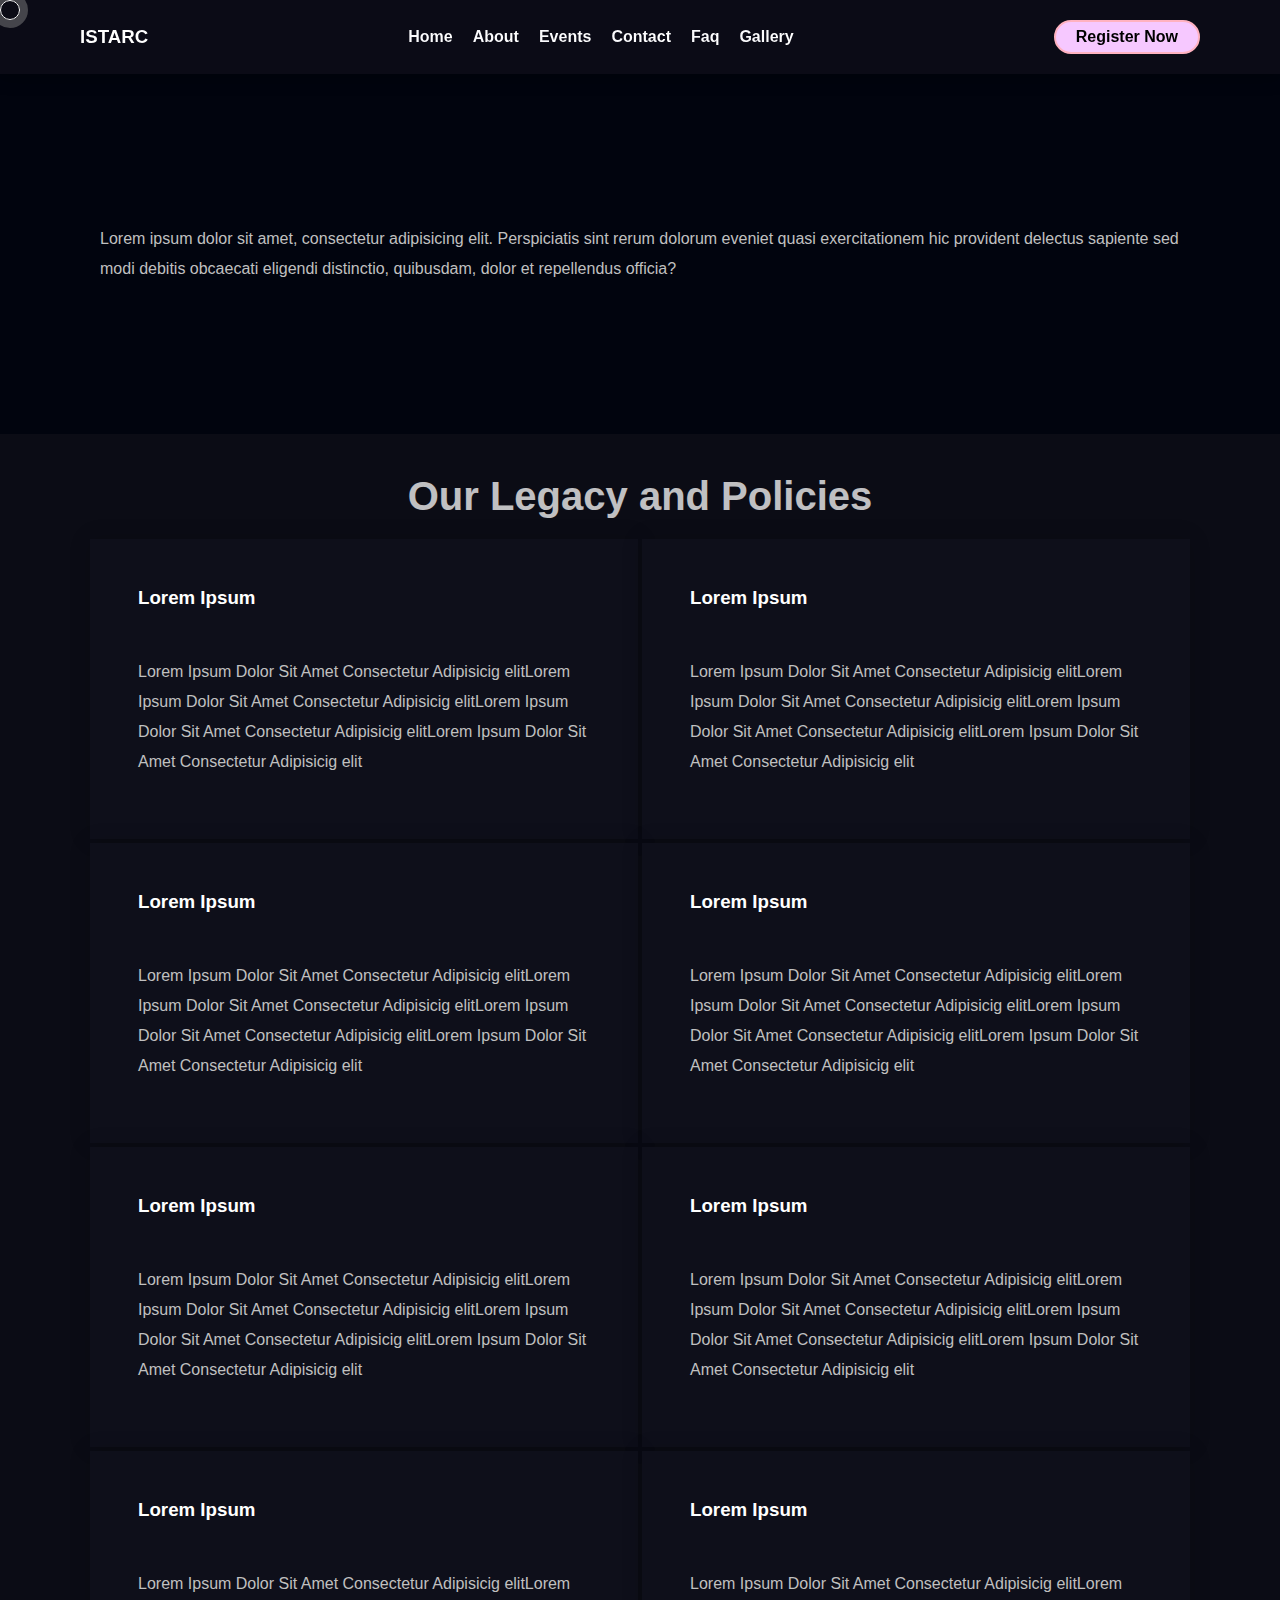
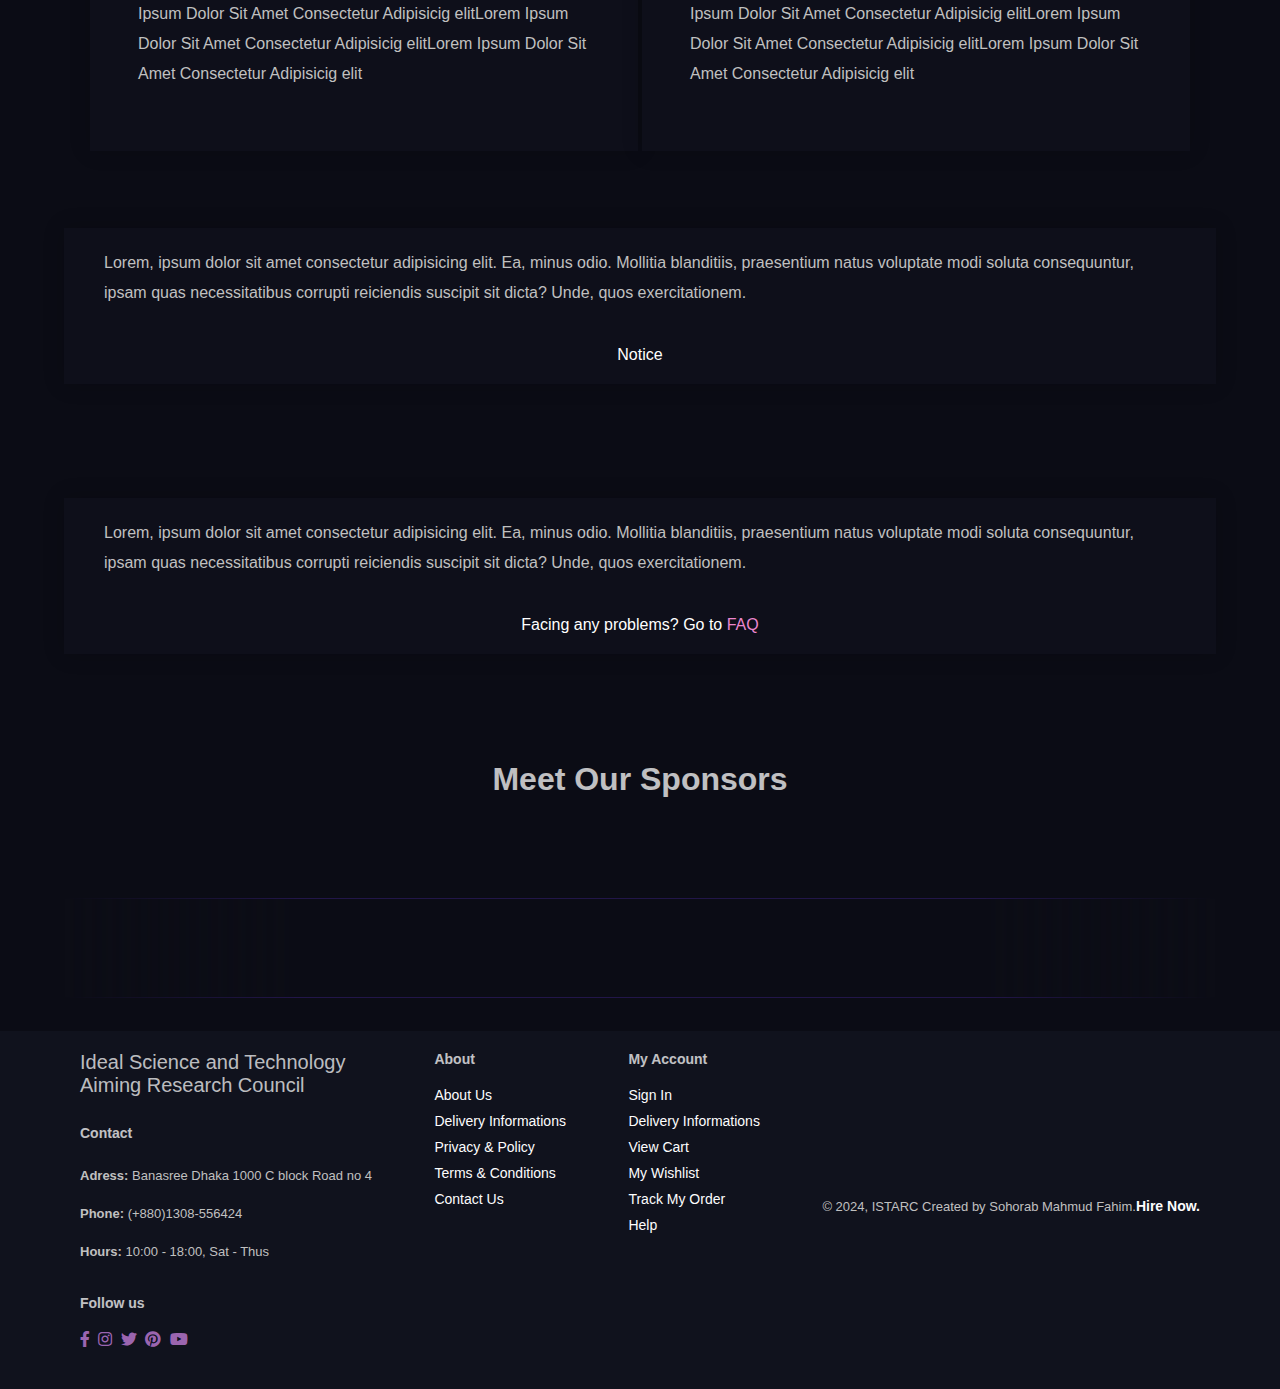
==== commit 3234cefa: "Update about.html" ====
--- a/about.html
+++ b/about.html
@@ -6,8 +6,6 @@
     <title>ISTARC</title>
     <link rel="stylesheet" href="https://pro.fontawesome.com/releases/v5.10.0/css/all.css" />
     <link rel="stylesheet" href="style.css">
-     <meta name="description" content="ISTARC (Ideal Science and Technology Aiming Research Council) - Register for exciting events and stay updated with the latest news.">
-    <link rel="icon" type="image/png" sizes="32x32" href="img/logo.png">
     
 </head>
 <body>
--- a/style.css
+++ b/style.css
@@ -115,8 +115,8 @@
     position: sticky;
   top:0;
   left: 0;
-  background-color: #0a0b18;
-  box-shadow: 0 5px 15px rgba(0, 0, 0, 0.767);
+  background-color: #0b0b16;
+  box-shadow: 0 5px 15px rgba(0, 0, 0, 0.26);
   z-index: 1000;
     
 }
@@ -252,25 +252,69 @@
     }
 }
 
+
+@keyframes fadeIn {
+    from {
+        opacity: 0;
+    }
+    to {
+        opacity: 1;
+    }
+}
+
+@keyframes slideIn {
+    from {
+        transform: translateX(-100%);
+    }
+    to {
+        transform: translateX(0);
+    }
+}
+
+@keyframes bounce {
+    0%, 20%, 50%, 80%, 100% {
+        transform: translateY(0);
+    }
+    40% {
+        transform: translateY(-30px);
+    }
+    60% {
+        transform: translateY(-15px);
+    }
+}
+
+@keyframes countUp {
+    from {
+        content: "0";
+    }
+    to {
+        content: "100";
+    }
+}
+
+@keyframes backgroundFlow {
+    0% {
+        background-position: 0% 50%;
+    }
+    50% {
+        background-position: 100% 50%;
+    }
+    100% {
+        background-position: 0% 50%;
+    }
+}
+
 #Home {
-
     display: grid;
     grid-template-columns: repeat(auto-fit, minmax(259px, 1fr));
     justify-content: center;
     align-items: center;
     height: 90vh; 
     overflow: hidden;
-}
-
-#background-video {
-    position: absolute;
-    top: 0;
-    left: 0;
-    width: 100%;
-    height: 100%;
-    object-fit: cover;
-    z-index: -1;
-    opacity: 30%;
+    background: linear-gradient(270deg, #0b0c15, #00000f, #0b0c15);
+    background-size: 800% 800%;
+    
+    position: relative;
 }
 
 #info {
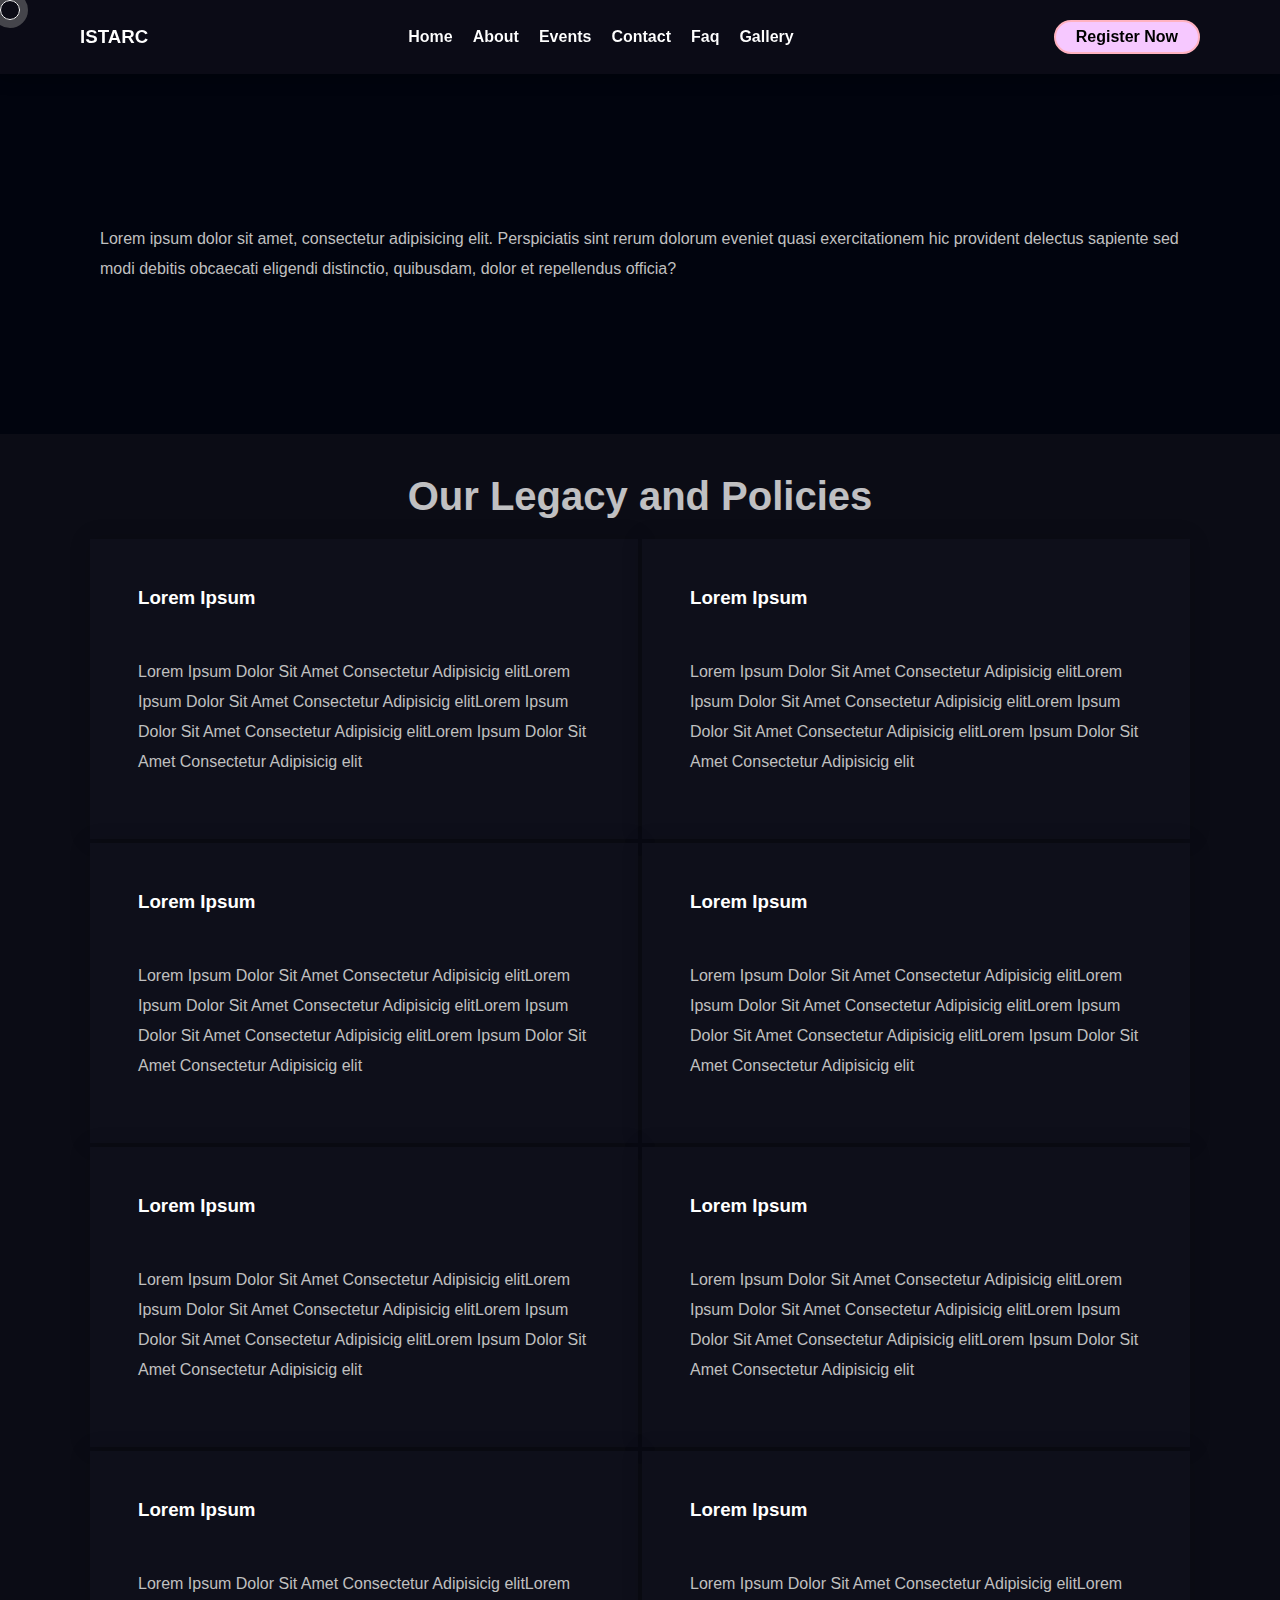
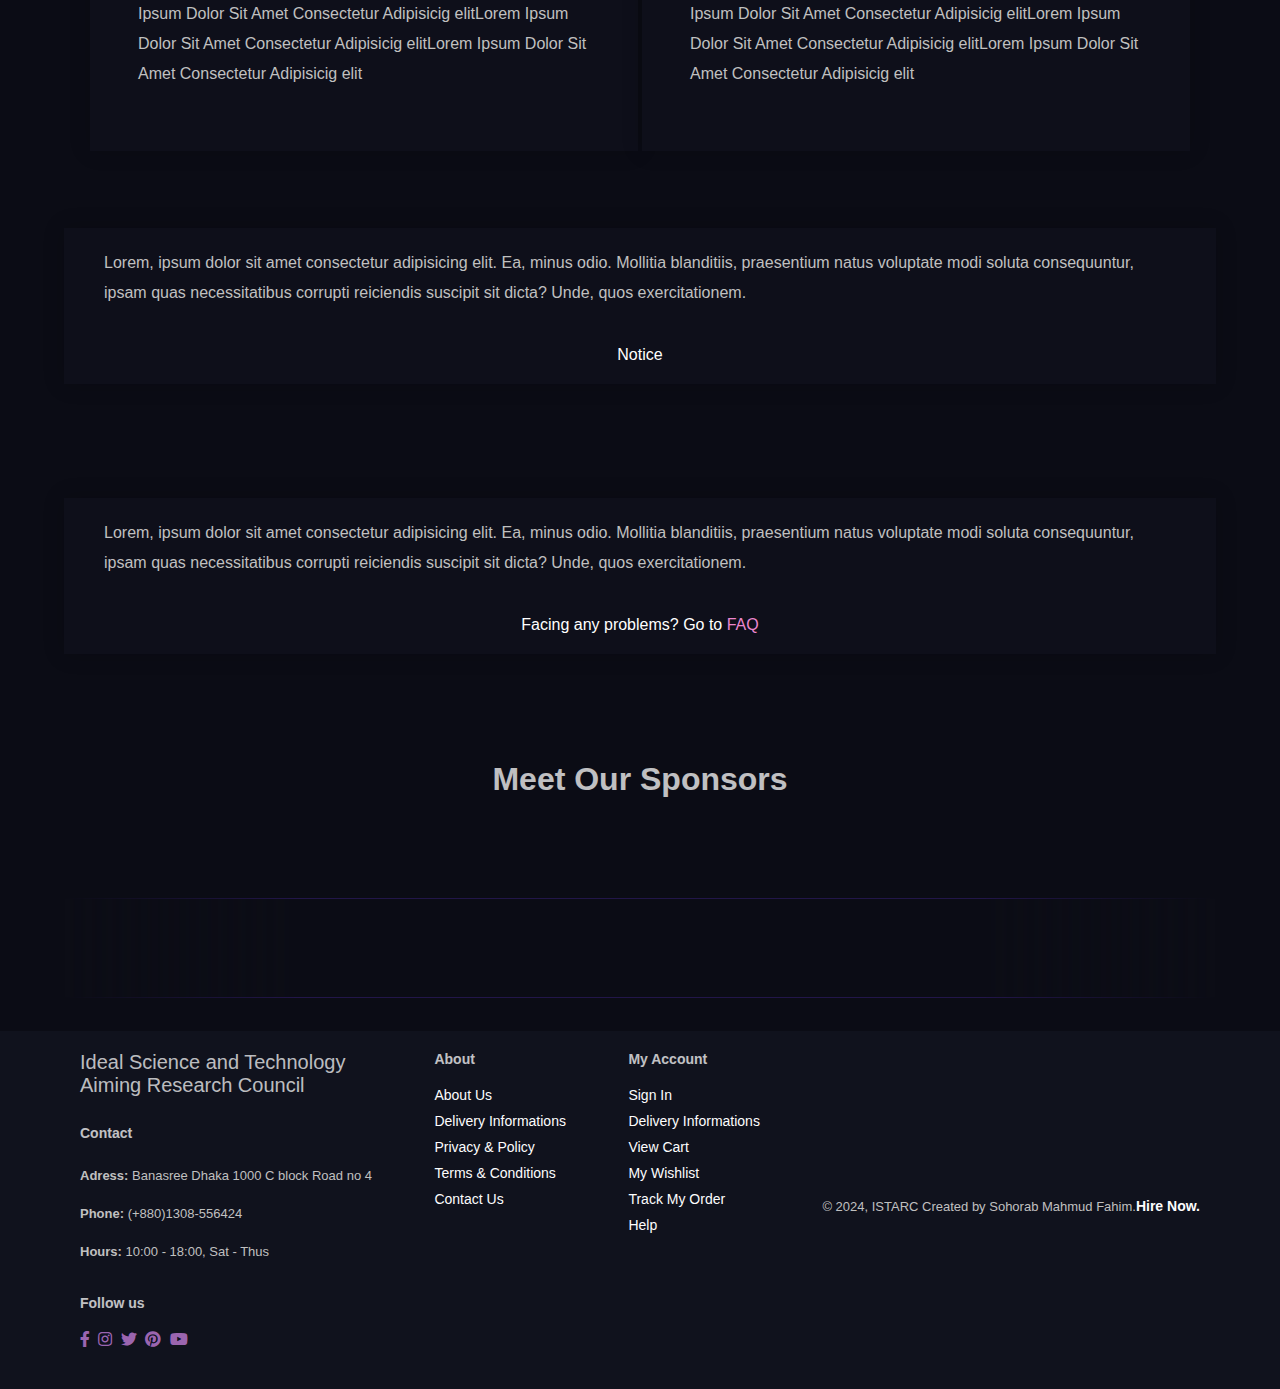
==== commit 9762c9fc: "Update about.html" ====
--- a/about.html
+++ b/about.html
@@ -13,52 +13,50 @@
     <div class="cursor"></div>
     <section id="Home-Nav">
         <div id="header">
-        <div id="logo">
-           <h3>ISTARC</h3>
+            <div id="logo">
+                <h3>ISTARC</h3>
+            </div>
+            <ul id="navbar">
+                <li><a href="index.html">Home</a></li>
+                <li><a href="about.html">About</a></li>
+                <li><a href="event.html">Events</a>
+                    <!-- <ul id="dropdown">
+                        <div>
+                        <li><a href="event.html">Hello World !</a></li>
+                        <li><a href="event.html">Hello World !</a></li>
+                        <li><a href="event.html">Hello World !</a></li>
+                        <li><a href="event.html">Hello World !</a></li>
+                        <li><a href="event.html">Hello World !</a></li>
+                        </div>
+                        <div>
+                            <li><a href="event.html">Hello World !</a></li>
+                        <li><a href="event.html">Hello World !</a></li>
+                        <li><a href="event.html">Hello World !</a></li>
+                        <li><a href="event.html">Hello World !</a></li>
+                        <li><a href="event.html">Hello World !</a></li>
+                       
+                        </div>
+                        <div>
+                            <li><a href="event.html">Hello World !</a></li>
+                        <li><a href="event.html">Hello World !</a></li>
+                        <li><a href="event.html">Hello World !</a></li>
+                        <li><a href="event.html">Hello World !</a></li>
+                        <li><a href="event.html">Hello World !</a></li>
+                        </div>
+                    </ul> -->
+                </li>
+                <li><a href="contact.html">Contact</a></li>
+                <li><a href="faq.html">Faq</a></li>
+                <li><a href="gallery.html">Gallery</a></li>
+                <a href="#" id="close"><i class="far fa-times" style="color: white;"></i></a>
+            </ul>
+            <div id="button" onclick="playAudio()">
+                <a href="registration.html">Register Now</a>
+            </div>
+            <div id="mobile">
+                <i id="bar" class="fas fa-outdent" style="color: white;"></i>
+            </div>
         </div>
-        <ul id="navbar">
-            <li><a href="index.html">Home</a></li>
-            <li><a href="about.html">About</a></li>
-            <li><a>Events</a>
-            <ul id="dropdown">
-                <div>
-                <li><a href="event.html">Hello World !</a></li>
-                <li><a href="event.html">Hello World !</a></li>
-                <li><a href="event.html">Hello World !</a></li>
-                <li><a href="event.html">Hello World !</a></li>
-                <li><a href="event.html">Hello World !</a></li>
-                </div>
-                <div>
-                    <li><a href="event.html">Hello World !</a></li>
-                <li><a href="event.html">Hello World !</a></li>
-                <li><a href="event.html">Hello World !</a></li>
-                <li><a href="event.html">Hello World !</a></li>
-                <li><a href="event.html">Hello World !</a></li>
-               
-                </div>
-                <div>
-                    <li><a href="event.html">Hello World !</a></li>
-                <li><a href="event.html">Hello World !</a></li>
-                <li><a href="event.html">Hello World !</a></li>
-                <li><a href="event.html">Hello World !</a></li>
-                <li><a href="event.html">Hello World !</a></li>
-               
-                </div>
-            </ul>
-
-            </li>
-            <li><a href="contact.html">Contact</a></li>
-            <li><a href="faq.html">Faq</a></li>
-            <li><a href="gallery.html">Gallery</a></li>
-       <a href="#" id="close"><i class="far fa-times" style="color: white;"></i></a> </ul>
-    <div id="button">
-        <a href="registration.html" >Register Now</a></div>  
-                  <div id="mobile">
-                  <i id="bar" class="fas fa-outdent"  style="color: white;"></i>
-                  </div> 
-    </div>
-    
-    </div>
     </section>
 
 <section id="home-about">
--- a/style.css
+++ b/style.css
@@ -6,11 +6,9 @@
     box-sizing: border-box;
     font-family: Arial, sans-serif;
 }
-
 body{
     background-color: #0b0c15;
     margin: 0;
-
 }
 #preloader {
     position: fixed;
@@ -24,7 +22,6 @@
     align-items: center;
     z-index: 9999;
 }
-
 .spinner {
     background-image: url("img/logo.png");
     width: 40px;
@@ -33,14 +30,11 @@
     border-top: 5px solid #000;
     border-radius: 50%;
     animation: spin 1s linear infinite;
-
-}
-
+}
 @keyframes spin {
     0% { transform: rotate(0deg); }
     100% { transform: rotate(360deg); }
 }
-
 #content {
     display: none;
 }
@@ -56,7 +50,6 @@
     pointer-events: none;
     z-index: 9999;
 }
-
 .cursor::after {
     content: "";
     width: 20px;
@@ -69,7 +62,6 @@
     left: -9px;
     animation: cursorAnim2 .5s infinite alternate;
 }
-
 @keyframes cursorAnim {
     from {
         transform: scale(1);
@@ -78,7 +70,6 @@
         transform: scale(.7);
     }
 }
-
 @keyframes cursorAnim2 {
     from {
         transform: scale(1);
@@ -87,7 +78,6 @@
         transform: scale(.4);
     }
 }
-
 @keyframes cursorAnim3 {
     0% {
         transform: scale(1);
@@ -100,17 +90,14 @@
         opacity: 0;
     }
 }
-
 .expand {
     animation: cursorAnim3 .5s forwards;
     border: 1px solid rgb(237, 176, 255);
 }
-
 h1 , h2, h3 , h4 , h5 , h6{
     color: white;
     opacity: 74%;
 }
-
 #Home-Nav{
     position: sticky;
   top:0;
@@ -120,7 +107,6 @@
   z-index: 1000;
     
 }
-
 #header{
     display: flex;
     justify-content: space-between;
@@ -132,27 +118,23 @@
     justify-content: center;
     align-items: center;
 }
-
 #navbar li{
     list-style: none;
     padding: 0 10px;
- 
 }
 #navbar li a {
-    background: linear-gradient(90deg, #fafafd, rgb(255, 255, 255));
+    background: white;
     -webkit-background-clip: text;
-    -webkit-text-fill-color: transparent;
+    -webkit-text-fill-color:   transparent;
     background-clip: text;
-    text-fill-color: transparent;
+    
     text-decoration: none;
     font-weight: bold;
     transition: 0.5s ease;
 }
-
 #navbar li {
     position: relative;
 }
-
 #dropdown {
     display: none;
     position: absolute;
@@ -168,29 +150,22 @@
     border: 1px solid black;
     border-radius: 10px;
 }
-
 #dropdown li {
     padding: 10px 20px;
     white-space: nowrap;
     transition: 0.5s ease;
 }
-
 #dropdown li a {
     color: white;
     text-decoration: none;
     display: block;
-   
     font-size: 12px;
     opacity: 84%;
-    
-    
-}
-
+}
 #dropdown li a:hover {
     background-color: #0f0e14;
     border-bottom: 1px solid pink;
 }
-
 #navbar li:hover #dropdown {
     display: flex;
    justify-content: space-between;
@@ -200,24 +175,20 @@
     display: none;
     align-items: left;
     color: white;
-  
   }
   #close{
     display:none;
-   
   }
   .fas{
      color: white;
   }
 #logo h3{
-    background: linear-gradient(90deg, #ffffff, rgb(255, 255, 255));
+    background: white;
             -webkit-background-clip: text;
-            -webkit-text-fill-color: transparent;
+            -webkit-text-fill-color:   transparent;
             background-clip: text;
-            text-fill-color: transparent;
             opacity: 100%;
 }
-
 #button, #Participate {
     padding: 6px 20px;
     border: 2px solid rgb(255, 178, 192);
@@ -226,7 +197,6 @@
     position: relative;
     overflow: hidden;
 }
-
 #button a {
     display: inline-block;
     text-decoration: none;
@@ -234,8 +204,6 @@
     font-weight: bold;
     border-radius: 5px;
 }
-
-
 #button .ripple, #Participate .ripple {
     position: absolute;
     border-radius: 50%;
@@ -244,15 +212,12 @@
     animation: rippleAnim 0.5s linear;
     pointer-events: none;
 }
-
 @keyframes rippleAnim {
     to {
         transform: scale(4);
         opacity: 0;
     }
 }
-
-
 @keyframes fadeIn {
     from {
         opacity: 0;
@@ -261,7 +226,6 @@
         opacity: 1;
     }
 }
-
 @keyframes slideIn {
     from {
         transform: translateX(-100%);
@@ -270,7 +234,6 @@
         transform: translateX(0);
     }
 }
-
 @keyframes bounce {
     0%, 20%, 50%, 80%, 100% {
         transform: translateY(0);
@@ -282,7 +245,6 @@
         transform: translateY(-15px);
     }
 }
-
 @keyframes countUp {
     from {
         content: "0";
@@ -291,7 +253,6 @@
         content: "100";
     }
 }
-
 @keyframes backgroundFlow {
     0% {
         background-position: 0% 50%;
@@ -303,7 +264,6 @@
         background-position: 0% 50%;
     }
 }
-
 #Home {
     display: grid;
     grid-template-columns: repeat(auto-fit, minmax(259px, 1fr));
@@ -311,100 +271,66 @@
     align-items: center;
     height: 90vh; 
     overflow: hidden;
-    background: linear-gradient(270deg, #0b0c15, #00000f, #0b0c15);
-    background-size: 800% 800%;
-    
     position: relative;
-}
-
+background: linear-gradient(rgb(0 0 0 / 88%), rgba(8, 9, 17, 0.979)), url(img/bg.jpg);
+    background-size: cover;
+    background-repeat: no-repeat;
+    background-position:top;
+}
 #info {
     text-align: center;
     position: relative;
     z-index: 1;
     animation: fadeIn 2s ease-in-out;
 }
-
 #info > * {
     margin: 10px 0;
 }
-
-#vertical-img img {
-    position: absolute;
-    top: 15%;
-    left: 20%; 
-    transform: translate(-50%, -50%); 
-    width: 60%;
-    max-width: 300px; 
-    padding: 20px;
-    box-sizing: border-box;
-    animation: bounce 2s infinite;
-}
-
 #app a {
     position: absolute;
     top: 23%;
     left: 25%;
 }
-
 #bpp b {
     position: absolute;
     top: 20%;
     left: 23%;
 }
-
 #ISTARC p {
     margin: 0;
     font-size: 42px;
     font-weight: bold;
     background: linear-gradient(90deg, #5c5ec1, rgb(241, 150, 214));
     -webkit-background-clip: text;
-    -webkit-text-fill-color: transparent;
+    -webkit-text-fill-color:   transparent;
     background-clip: text;
-    text-fill-color: transparent;
+    
     line-height: 50px;
 }
-
 #welcome p {
     font-size: 42px;
     background: linear-gradient(90deg, #5c5ec1, rgb(241, 150, 214));
     -webkit-background-clip: text;
-    -webkit-text-fill-color: transparent;
+    -webkit-text-fill-color:   transparent;
     background-clip: text;
-    text-fill-color: transparent;
-}
-
+}
 p {
     color: white;
 }
-
 #p {
     z-index: -1;
 }
-
 #p p {
     font-size: 25px;
     padding: 10px 80px;
     margin: auto;
     opacity: 54%;
 }
-
-#p-1 p {
-    font-size: 12px;
-    margin: 120px 200px 40px 200px;
-    opacity: 54%;
-    background: linear-gradient(90deg, #5c5ec1, rgb(241, 150, 214));
-    -webkit-background-clip: text;
-    -webkit-text-fill-color: transparent;
-    background-clip: text;
-    text-fill-color: transparent;
-}
-
 #btn {
     display: flex;
     gap: 10px;
     justify-content: center;
 }
-
 #btn div a {
     display: inline-block;
     text-decoration: none;
@@ -412,14 +338,9 @@
     font-weight: bold;
     border-radius: 5px;
 }
-
-
-
-
 #sponsor{
     height: 30vh;
     margin-top: 50px;
-
 }
 #cent-wrapper {
     
@@ -427,7 +348,6 @@
     align-items: center;
     justify-content: center;
 }
-
 .wrapper {
     border: 1px solid rgb(34, 22, 73);
     width: 90%;
@@ -444,16 +364,13 @@
         rgba(0,0,0,1) 20%,
         rgba(0,0,0,1) 80%,
         rgba(0,0,0,0)
-
     );
 }
-
 @keyframes scrollLeft {
     to {
         left: -200px;
     }
 }
-
 .item {
     left: max(calc(200px * 8), 100%);
     width: 200px;
@@ -481,12 +398,8 @@
 .item6 { animation-delay: 10s; }
 .item7 { animation-delay: 12s; }
 .item8 { animation-delay: 4s; }
-
-
-
 #intro{
     display: flex;
-
     justify-content: center;
     align-items: center;
     height: 60vh;
@@ -504,7 +417,6 @@
   align-items: center;
 padding: 20px 40px;
 }
-
 #summary{
     grid-template-columns: repeat(auto-fit, minmax(259px, 1fr));
     justify-content: center;
@@ -515,9 +427,9 @@
 #summary a{
     background: linear-gradient(90deg, #5c5ec1, rgb(241, 150, 214));
     -webkit-background-clip: text;
-    -webkit-text-fill-color: transparent;
+    -webkit-text-fill-color:   transparent;
     background-clip: text;
-    text-fill-color: transparent;
+    
     padding-bottom: 20px;
     padding: 20px 0;
     margin: 30px 0;
@@ -538,8 +450,7 @@
     align-items: center;
     padding: 80px 40px;
     background-color: #0e0f1a;
-    box-shadow: 0 0 20px rgba(0, 0, 0, 0.048),
-    0 0 20px black;
+    box-shadow: 0 0 20px rgba(0, 0, 0, 0.048);
 }
 #img{
     width: 5vh;
@@ -553,9 +464,9 @@
 #sum a{
     background: linear-gradient(90deg, #5c5ec1, rgb(241, 150, 214));
     -webkit-background-clip: text;
-    -webkit-text-fill-color: transparent;
+    -webkit-text-fill-color:   transparent;
     background-clip: text;
-    text-fill-color: transparent;
+    
     padding-bottom: 20px;
     padding: 20px 0;
     margin: 20px 0;
@@ -647,6 +558,8 @@
     box-shadow: 0 0 20px rgba(0, 0, 0, 0.151);
     min-height: 300px;
     animation: fadeIn 2s ease-in-out, slideIn 1s ease-in-out;
+    transition: .5s ease;
+    
 }
 
 #eventpart li {
@@ -673,7 +586,9 @@
     color: rgb(0, 204, 255);
     text-decoration: underline;
 }
-
+#eventpart:hover{
+    transform: scale(1.0099);
+}
 #head {
     display: flex;
     justify-content: center;
@@ -888,9 +803,9 @@
 #vertical-img h3{
     background: linear-gradient(90deg, #ff00ff, rgb(255, 255, 255));
     -webkit-background-clip: text;
-    -webkit-text-fill-color: transparent;
+    -webkit-text-fill-color:   transparent;
     background-clip: text;
-    text-fill-color: transparent;
+    
 }
 
 #event-page{
@@ -908,7 +823,7 @@
     justify-content: space-between;
     background-color: #141622;
     padding: 40px 30px;
-    border-radius: 20px;
+    
     margin-bottom: 100px;
 }
 
@@ -993,18 +908,7 @@
     margin-bottom: 100px;
 }
 
-#sponsors{
-    display: flex;
-    flex-wrap: wrap;
-    justify-content: center;
-
-}
-
-
-#sponsors img{
- padding: 50px 20px;
- min-width: 200px;
-}
+
 
 #flex{
     display: flex;
@@ -1025,7 +929,7 @@
     padding: 10px 50px;
     background-color: #090811;
     margin: 10px 20px;
-    border-radius: 20px;
+    
     box-shadow: 0 0 25px rgba(255, 188, 252, 0.137);
     border: 3px solid rgba(255, 137, 239, 0.801);
    
@@ -1037,7 +941,7 @@
     padding: 10px 50px;
     background-color: #090811;
     margin: 10px 20px;
-    border-radius: 20px;
+    
     box-shadow: 0 0 25px rgba(255, 188, 252, 0.137);
     border: 3px solid rgba(255, 137, 239, 0.801);
    
@@ -1052,9 +956,9 @@
 #talkwithme i{
     background: linear-gradient(90deg, #dfa7df, rgb(132, 62, 211));
     -webkit-background-clip: text;
-    -webkit-text-fill-color: transparent;
+    -webkit-text-fill-color:   transparent;
     background-clip: text;
-    text-fill-color: transparent;
+    
     text-decoration: none;
     font-weight: bold;
 
@@ -1063,9 +967,9 @@
 #talkwithme h2{
     background: linear-gradient(90deg, #dfa7df, rgb(132, 62, 211));
     -webkit-background-clip: text;
-    -webkit-text-fill-color: transparent;
+    -webkit-text-fill-color:   transparent;
     background-clip: text;
-    text-fill-color: transparent;
+    
     text-decoration: none;
     font-weight: bold;
 
@@ -1092,9 +996,9 @@
     font-weight: 500;
     background: linear-gradient(90deg, #ff8bff, rgb(175, 144, 211));
     -webkit-background-clip: text;
-    -webkit-text-fill-color: transparent;
+    -webkit-text-fill-color:   transparent;
     background-clip: text;
-    text-fill-color: transparent;
+    
     opacity: 100%;
 }
 .form{
@@ -1112,7 +1016,6 @@
     background-color: #06070e;
     box-shadow: 0 0 25px black;
     border: 1px solid rgb(255, 203, 255);
-border-radius: 10px;
 
 
 }
@@ -1131,9 +1034,9 @@
     font-weight: 600;
     background: linear-gradient(90deg, #ffffff, rgb(255, 255, 255));
     -webkit-background-clip: text;
-    -webkit-text-fill-color: transparent;
+    -webkit-text-fill-color:   transparent;
     background-clip: text;
-    text-fill-color: transparent;
+    
     font-size: 20px;
    
     
@@ -1428,9 +1331,9 @@
 #navbar li a:hover {
     background: linear-gradient(90deg, #dfa7df, rgb(236, 185, 255));
     -webkit-background-clip: text;
-    -webkit-text-fill-color: transparent;
+    -webkit-text-fill-color:   transparent;
     background-clip: text;
-    text-fill-color: transparent;
+    
     text-decoration: none;
     font-weight: bold;
     border-bottom: 1px solid pink;
@@ -1587,7 +1490,7 @@
   .title {
     text-align: center;
     margin-bottom: 40px;
-    animation: slideInUp 1s forwards;
+    
   }
   
   .title p {
@@ -1610,7 +1513,7 @@
     position: relative;
     overflow: hidden;
     transition: box-shadow 0.3s ease;
-    animation: fadeIn 1s forwards;
+   
   }
   
   .container:hover {
@@ -1650,9 +1553,13 @@
     text-decoration: underline;
     color: #1a73e8;
   }
+  .instructions li{
+    color: aqua;
+    list-style: square;
+  }
   .instructions li a{
     color: white;
-    font-size: 14px;
+    font-size: 15px;
   }
   .share-button {
     background: none;
@@ -1668,7 +1575,7 @@
   
   .form-container {
     margin-top: 20px;
-    animation: slideInLeft 1s forwards;
+    
   }
   
   .participation-form {
@@ -1718,7 +1625,7 @@
     list-style: none;
     padding: 0;
     margin: 20px 0;
-    animation: slideInRight 1s forwards;
+    
   }
   
   .payment-instructions li {
@@ -2133,10 +2040,11 @@
     }
     #contact-flex{
         height: 70vh;
+        margin-top: 100px;
     }
     .contactUs{
         padding: 25px;
-        padding-top: 150px;
+        padding-top: 650px;
     }
     .box{
         grid-template-columns: 1fr;
@@ -2203,7 +2111,9 @@
 @media only screen and (max-width: 401px) {
    
     #eventbar{
-        margin:350px 20px 0 20px;
-    }
-   
-}
+        margin:350px 20px 50px 20px;
+    }
+   #intro{
+	   margin-top:350px;
+   }
+}
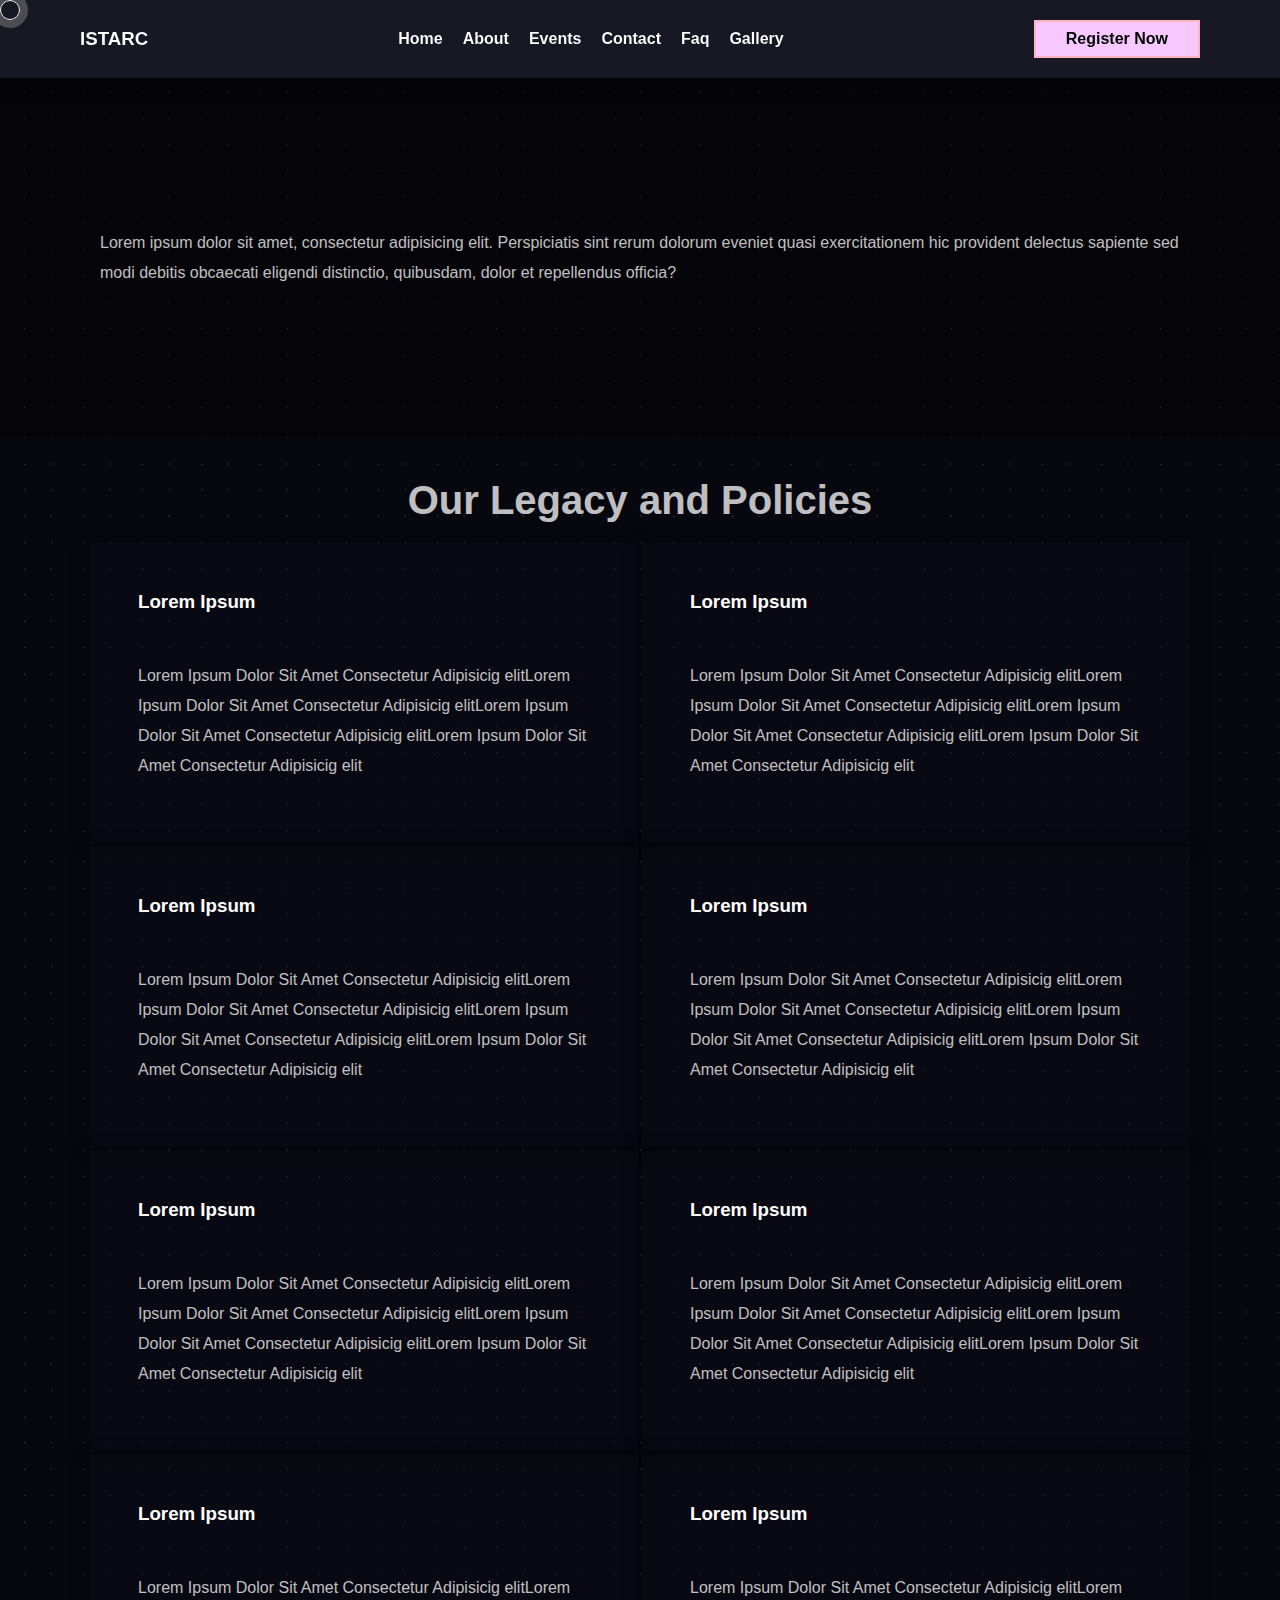
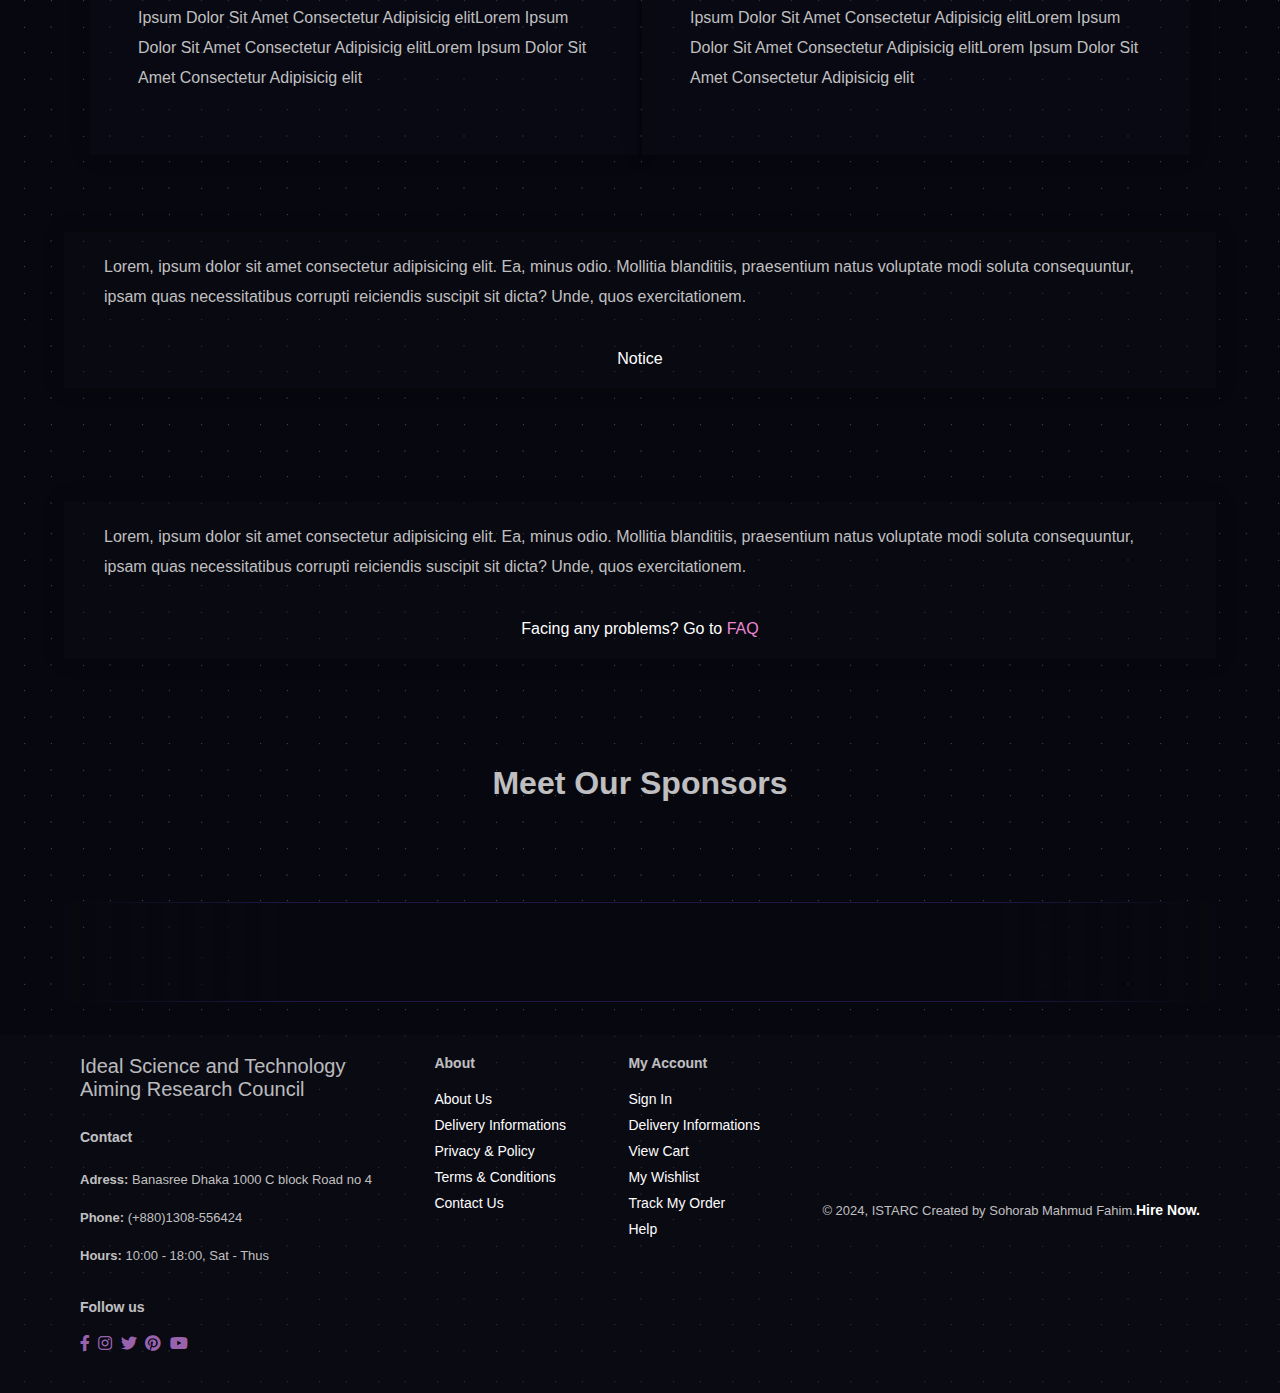
==== commit e2904d65: "Update about.html" ====
--- a/about.html
+++ b/about.html
@@ -6,6 +6,8 @@
     <title>ISTARC</title>
     <link rel="stylesheet" href="https://pro.fontawesome.com/releases/v5.10.0/css/all.css" />
     <link rel="stylesheet" href="style.css">
+    <meta name="description" content="ISTARC (Ideal Science and Technology Aiming Research Council) - Register for exciting events and stay updated with the latest news.">
+    <link rel="icon" type="image/x-icon" sizes="32x32" href="img/logo.png">
     
 </head>
 <body>
--- a/style.css
+++ b/style.css
@@ -7,7 +7,7 @@
     font-family: Arial, sans-serif;
 }
 body{
-    background-color: #0b0c15;
+    background-image: url("img/bg.png");
     margin: 0;
 }
 #preloader {
@@ -16,7 +16,7 @@
     top: 0;
     width: 100%;
     height: 100%;
-    background-color: #191931;
+    background-image: url(img/bg.png);
     display: flex;
     justify-content: center;
     align-items: center;
@@ -92,7 +92,7 @@
 }
 .expand {
     animation: cursorAnim3 .5s forwards;
-    border: 1px solid rgb(237, 176, 255);
+    border: 1px solid rgb(216, 89, 255);
 }
 h1 , h2, h3 , h4 , h5 , h6{
     color: white;
@@ -102,7 +102,7 @@
     position: sticky;
   top:0;
   left: 0;
-  background-color: #0b0b16;
+  background-color: #181824;
   box-shadow: 0 5px 15px rgba(0, 0, 0, 0.26);
   z-index: 1000;
     
@@ -140,7 +140,7 @@
     position: absolute;
     top: 100%;
     left: -100%;
-    background-color: #15131f;
+    background-color: #15131f27;
     padding: 20px 0;
     margin: 0;
     list-style: none;
@@ -190,10 +190,10 @@
             opacity: 100%;
 }
 #button, #Participate {
-    padding: 6px 20px;
+    padding: 8px 30px;
     border: 2px solid rgb(255, 178, 192);
     background: rgb(246, 200, 255);
-    border-radius: 100px;
+ 
     position: relative;
     overflow: hidden;
 }
@@ -272,7 +272,7 @@
     height: 90vh; 
     overflow: hidden;
     position: relative;
-background: linear-gradient(rgb(0 0 0 / 88%), rgba(8, 9, 17, 0.979)), url(img/bg.jpg);
+    background: linear-gradient(rgba(0, 0, 0, 0), rgba(8, 9, 17, 0)), url("img/bg.png");
     background-size: cover;
     background-repeat: no-repeat;
     background-position:top;
@@ -398,19 +398,24 @@
 .item6 { animation-delay: 10s; }
 .item7 { animation-delay: 12s; }
 .item8 { animation-delay: 4s; }
+
+
+
+
 #intro{
     display: flex;
     justify-content: center;
     align-items: center;
     height: 60vh;
     animation: fadeIn 2s ease-in-out;
+    background-image: url("img/bg.png");
 }
 #border{
     width: 90%;
     height: auto;
-    background-color: #0e0f1a;
+    background-color: #0e0f1a4b;
     animation: slideIn 1.5s ease-in-out;
-    box-shadow: 0 0 20px rgba(0, 0, 0, 0.233);
+   
     display: grid;
   grid-template-columns: repeat(auto-fit, minmax(259px, 1fr));
   justify-content: center;
@@ -449,7 +454,7 @@
     justify-content: center;
     align-items: center;
     padding: 80px 40px;
-    background-color: #0e0f1a;
+    background-color: #0e0f1a28;
     box-shadow: 0 0 20px rgba(0, 0, 0, 0.048);
 }
 #img{
@@ -553,7 +558,7 @@
     align-items: flex-start;
     gap: 48px;
     flex-shrink: 0;
-    background-color: #0e0f1a;
+    background-color: #0e0f1a54;
     position: static;
     box-shadow: 0 0 20px rgba(0, 0, 0, 0.151);
     min-height: 300px;
@@ -665,7 +670,7 @@
 #faq-border{
     width: 90%;
     height: auto;
-    background-color: #0e0f1a;
+    background-color: #0e0f1a59;
     animation: slideIn 1.5s ease-in-out;
     box-shadow: 0 0 20px rgba(0, 0, 0, 0.199);          
     display: inline-flex; 
@@ -691,7 +696,7 @@
     flex-wrap: wrap;
     justify-content: space-between;
     padding: 20px 80px;
-    background-color: #10121d;
+    background-color: #10121d59;
   
   }
   
@@ -757,7 +762,7 @@
     align-items: center;
     justify-content: center;
     height: 40vh;
-    background-color: #01040e;
+    background-color: #00000060;
 }
 #info-txt{
     margin: 0 100px;
@@ -818,12 +823,13 @@
    
 }
 #texture{
-    display: flex;
-    align-items: center;
-    justify-content: space-between;
-    background-color: #141622;
+    display: grid;
+    grid-template-columns: 1fr 1fr;
+    align-items: center;
+    justify-items: end;
+    background-color: #1416225d;
     padding: 40px 30px;
-    
+
     margin-bottom: 100px;
 }
 
@@ -840,9 +846,7 @@
   border: 2px solid rgb(255, 0, 191);
   color: white;
 }
-#part a:hover{
-    box-shadow: 0 0 25px rgb(255, 79, 182);
-}
+
 #texture1{
     display: flex;
     align-items: center;
@@ -855,17 +859,17 @@
 
 
 #event-txt1{
-    border: 2px solid rgb(0, 0, 0);
+    
     padding: 20px;
-    border-radius: 20px;
+
     max-width: 600px;
-    box-shadow:0 0 25px black,
+    box-shadow:0 0 25px rgba(0, 0, 0, 0.411),
     0 0 50px black;
 }
 #bord{
     max-width: 560px;
     height: 40vh;
-    border: 1px solid pink;
+    border: 1px solid rgb(255, 255, 255);
     border-radius: 20px;
 }
 #event-txt1 h2{
@@ -927,11 +931,11 @@
     display: flex;
     flex-direction: column;
     padding: 10px 50px;
-    background-color: #090811;
+    background-color: #09081150;
     margin: 10px 20px;
-    
+   
     box-shadow: 0 0 25px rgba(255, 188, 252, 0.137);
-    border: 3px solid rgba(255, 137, 239, 0.801);
+    border: 1px solid rgba(255, 137, 239, 0.801);
    
     
 }
@@ -939,11 +943,11 @@
     display: flex;
     flex-direction: column;
     padding: 10px 50px;
-    background-color: #090811;
+    background-color: #09081150;
     margin: 10px 20px;
     
     box-shadow: 0 0 25px rgba(255, 188, 252, 0.137);
-    border: 3px solid rgba(255, 137, 239, 0.801);
+    border: 1px solid rgba(255, 137, 239, 0.801);
    
     
 }
@@ -994,7 +998,7 @@
 
 .contactUs .title h2{
     font-weight: 500;
-    background: linear-gradient(90deg, #ff8bff, rgb(175, 144, 211));
+    background: linear-gradient(90deg, #ff8bff5d, rgb(175, 144, 211));
     -webkit-background-clip: text;
     -webkit-text-fill-color:   transparent;
     background-clip: text;
@@ -1010,12 +1014,14 @@
 
 .map{
     grid-area: map;
+    cursor: pointer;
 }
 .contact{
     padding: 20px;
     background-color: #06070e;
     box-shadow: 0 0 25px black;
-    border: 1px solid rgb(255, 203, 255);
+    border: 1px solid rgba(255, 137, 239, 0.801);
+
 
 
 }
@@ -1143,7 +1149,7 @@
   }
   
   .faq {
-	border: 1px solid #000000;
+	border: 1px solid #00000050;
 	border-radius: 10px;
 	overflow: hidden;
   }
@@ -1157,7 +1163,7 @@
   }
   
   .faq-question {
-	background-color: #181924;
+	background-color: #1819245b;
 	padding: 15px;
 	cursor: pointer;
 	transition: all 0.3s ease;
@@ -1171,7 +1177,7 @@
   }
   
   .faq-answer {
-	background-color: #2b2b2b;
+	background-color: #2b2b2b50;
 	display: none;
 	padding: 15px;
 	line-height: 1.6;
@@ -1301,7 +1307,7 @@
     outline: none;
   }
   #talk , #talks{
-    transition: 1s ease ease-in-out;
+    transition: 1.5s ease ;
   }
 /**Hover**/
   #talk:hover , #talks:hover{
@@ -1503,7 +1509,7 @@
  width: 90%;
  padding: 100px;
     margin: 0 auto;
-    background-color: #0e0f18;
+    background-color:#0e0f184a;
    
     border-radius: 8px;
     border: 1px solid rgba(69, 143, 255, 0.096);
@@ -1916,6 +1922,7 @@
   }
   #intro{
     margin-top: 200px;
+	  margin-bottom:500px;
   }
   p{
     font-size: 15px;
@@ -1986,7 +1993,7 @@
 }
 #faq{
  
-    margin-bottom: 25px;
+    margin-bottom: 65px;
 }
 
 .item {
@@ -2095,7 +2102,7 @@
         grid-template-areas: ". .";
     }
     #eventbar{
-        margin:150px 30px 0 30px;
+        margin:10px 30px 0 30px;
     }
    
 }
@@ -2111,9 +2118,6 @@
 @media only screen and (max-width: 401px) {
    
     #eventbar{
-        margin:350px 20px 50px 20px;
-    }
-   #intro{
-	   margin-top:350px;
-   }
-}
+        margin:50px 20px 140px 20px;
+    }
+}
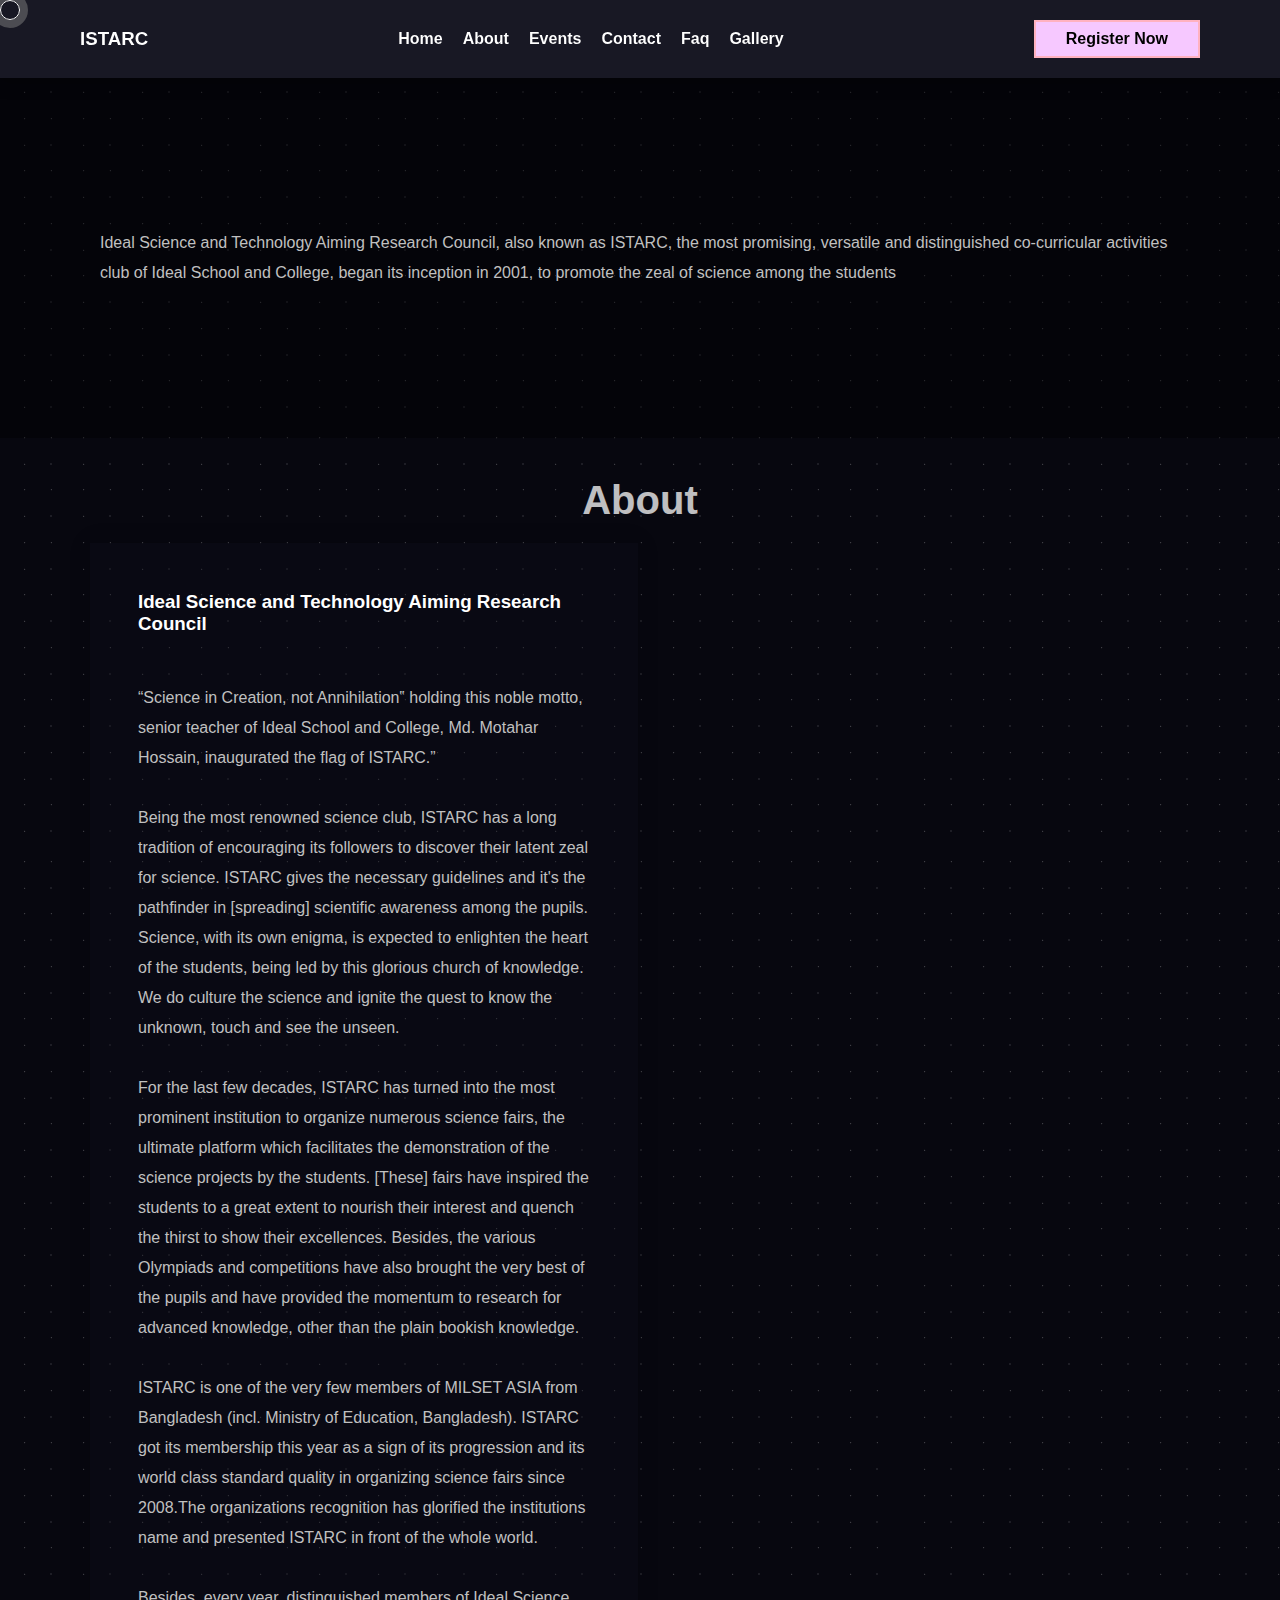
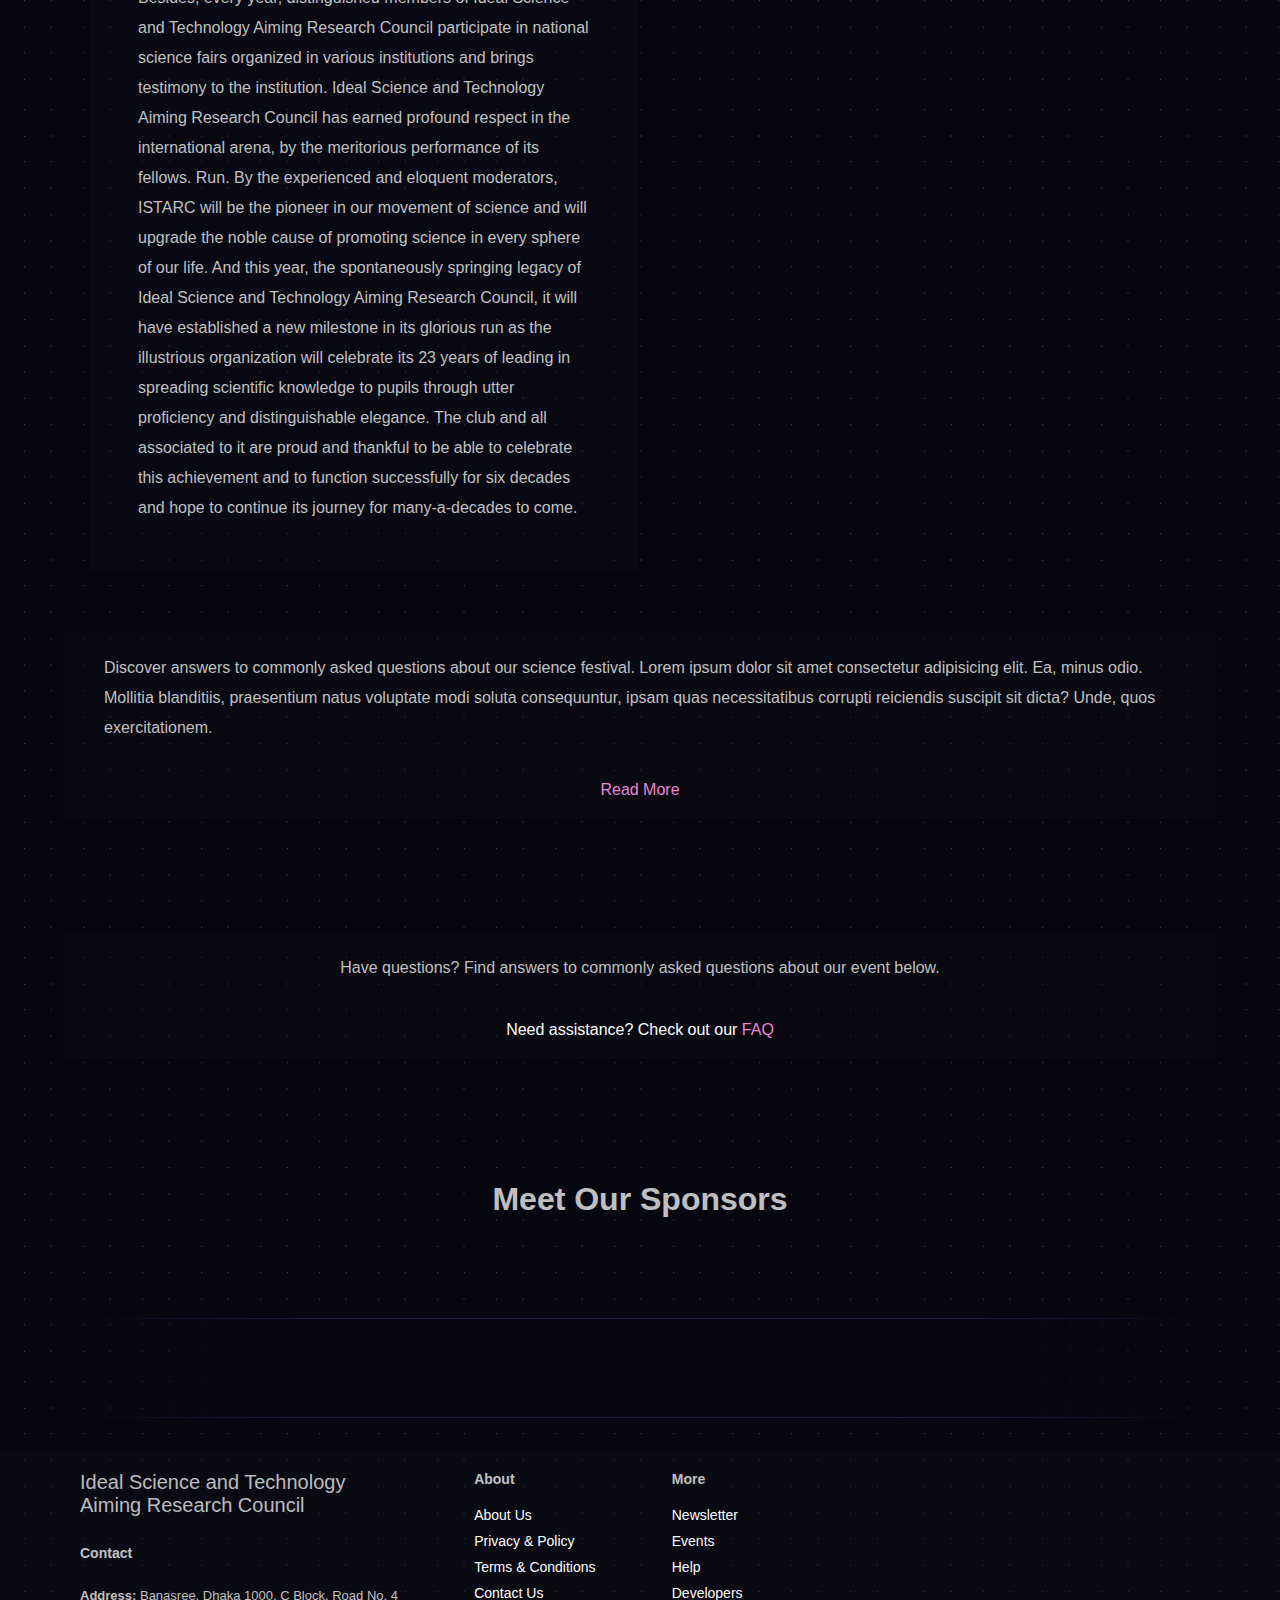
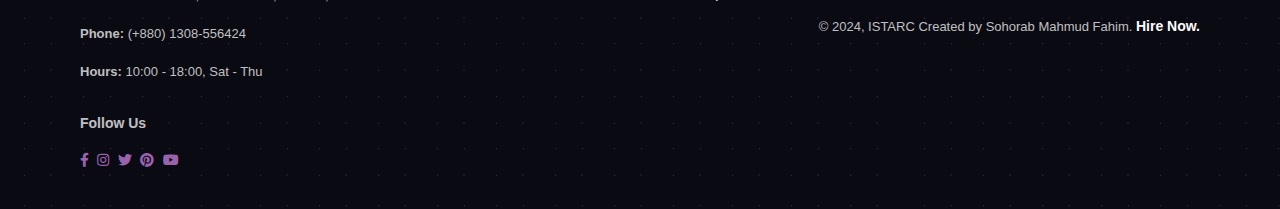
==== commit 1d9bbae6: "Update about.html" ====
--- a/about.html
+++ b/about.html
@@ -6,8 +6,6 @@
     <title>ISTARC</title>
     <link rel="stylesheet" href="https://pro.fontawesome.com/releases/v5.10.0/css/all.css" />
     <link rel="stylesheet" href="style.css">
-    <meta name="description" content="ISTARC (Ideal Science and Technology Aiming Research Council) - Register for exciting events and stay updated with the latest news.">
-    <link rel="icon" type="image/x-icon" sizes="32x32" href="img/logo.png">
     
 </head>
 <body>
@@ -63,168 +61,140 @@
 
 <section id="home-about">
 <div id="info-txt">
-<p>Lorem ipsum dolor sit amet, consectetur adipisicing elit. Perspiciatis sint rerum dolorum eveniet quasi exercitationem hic provident delectus sapiente sed modi debitis obcaecati eligendi distinctio, quibusdam, dolor et repellendus officia?</p>
+<p>Ideal Science and Technology Aiming Research Council, also known as ISTARC, the most promising, versatile and
+    distinguished co-curricular activities club of Ideal School and College, began its inception in 2001, to promote the
+    zeal of science among the students</p>
 </div>
 </section>
 
 <section id="eventbar">
     <div id="head">
-        <h2>Our Legacy and Policies</h2>
+        <h2>About</h2>
     </div>
     <div id="eventtypes" >
     <div id="eventpart">
-        <h3>Lorem Ipsum</h3>
-        <p>Lorem Ipsum Dolor Sit Amet Consectetur Adipisicig elitLorem Ipsum Dolor Sit Amet Consectetur Adipisicig elitLorem Ipsum Dolor Sit Amet Consectetur Adipisicig elitLorem Ipsum Dolor Sit Amet Consectetur Adipisicig elit</p>
-        
-    </div>
-    <div id="eventpart">
-        <h3>Lorem Ipsum</h3>
-        <p>Lorem Ipsum Dolor Sit Amet Consectetur Adipisicig elitLorem Ipsum Dolor Sit Amet Consectetur Adipisicig elitLorem Ipsum Dolor Sit Amet Consectetur Adipisicig elitLorem Ipsum Dolor Sit Amet Consectetur Adipisicig elit</p>
-       
-    </div>
-    <div id="eventpart">
-        <h3>Lorem Ipsum</h3>
-        <p>Lorem Ipsum Dolor Sit Amet Consectetur Adipisicig elitLorem Ipsum Dolor Sit Amet Consectetur Adipisicig elitLorem Ipsum Dolor Sit Amet Consectetur Adipisicig elitLorem Ipsum Dolor Sit Amet Consectetur Adipisicig elit</p>
-        
-    </div>
-    <div id="eventpart">
-        <h3>Lorem Ipsum</h3>
-        <p>Lorem Ipsum Dolor Sit Amet Consectetur Adipisicig elitLorem Ipsum Dolor Sit Amet Consectetur Adipisicig elitLorem Ipsum Dolor Sit Amet Consectetur Adipisicig elitLorem Ipsum Dolor Sit Amet Consectetur Adipisicig elit</p>
-        
-    </div>
-    <div id="eventpart">
-        <h3>Lorem Ipsum</h3>
-        <p>Lorem Ipsum Dolor Sit Amet Consectetur Adipisicig elitLorem Ipsum Dolor Sit Amet Consectetur Adipisicig elitLorem Ipsum Dolor Sit Amet Consectetur Adipisicig elitLorem Ipsum Dolor Sit Amet Consectetur Adipisicig elit</p>
-        
-    </div>
-    <div id="eventpart">
-        <h3>Lorem Ipsum</h3>
-        <p>Lorem Ipsum Dolor Sit Amet Consectetur Adipisicig elitLorem Ipsum Dolor Sit Amet Consectetur Adipisicig elitLorem Ipsum Dolor Sit Amet Consectetur Adipisicig elitLorem Ipsum Dolor Sit Amet Consectetur Adipisicig elit</p>
-      
-    </div>
-    <div id="eventpart">
-        <h3>Lorem Ipsum</h3>
-        <p>Lorem Ipsum Dolor Sit Amet Consectetur Adipisicig elitLorem Ipsum Dolor Sit Amet Consectetur Adipisicig elitLorem Ipsum Dolor Sit Amet Consectetur Adipisicig elitLorem Ipsum Dolor Sit Amet Consectetur Adipisicig elit</p>
-       
-    </div>
-    <div id="eventpart">
-        <h3>Lorem Ipsum</h3>
-        <p>Lorem Ipsum Dolor Sit Amet Consectetur Adipisicig elitLorem Ipsum Dolor Sit Amet Consectetur Adipisicig elitLorem Ipsum Dolor Sit Amet Consectetur Adipisicig elitLorem Ipsum Dolor Sit Amet Consectetur Adipisicig elit</p>
-        
-    </div>
-    
-    </div>
-    
-    
+        <h3>Ideal Science and Technology Aiming Research Council</h3>
+        <p>
+            “Science in Creation, not Annihilation‟ holding this noble motto, senior teacher of Ideal School
+            and College, Md. Motahar Hossain, inaugurated the flag of ISTARC.”<br><br>
+            Being the most renowned science club, ISTARC has a long tradition of encouraging its followers to discover their
+            latent zeal for science. ISTARC gives the necessary guidelines and it's the pathfinder in [spreading] scientific
+            awareness among the pupils. Science, with its own enigma, is expected to enlighten the heart of the students, being
+            led by this glorious church of knowledge. We do culture the science and ignite the quest to know the unknown,
+            touch and see the unseen.<br><br>
+            For the last few decades, ISTARC has turned into the most prominent institution to organize numerous science fairs,
+            the ultimate platform which facilitates the demonstration of the science projects by the students. [These] fairs have
+            inspired the students to a great extent to nourish their interest and quench the thirst to show their excellences.
+            Besides, the various Olympiads and competitions have also brought the very best of the pupils and have provided
+            the momentum to research for advanced knowledge, other than the plain bookish knowledge.<br><br>
+            ISTARC is one of the very few members of MILSET ASIA from Bangladesh (incl. Ministry of Education, Bangladesh).
+            ISTARC got its membership this year as a sign of its progression and its world class standard quality in organizing
+            science fairs since 2008.The organizations recognition has glorified the institutions name and presented ISTARC in
+            front of the whole world.<br><br>
+            Besides, every year, distinguished members of Ideal Science and Technology Aiming Research Council participate in
+            national science fairs organized in various institutions and brings testimony to the institution. Ideal Science and
+            Technology Aiming Research Council has earned profound respect in the international arena, by the meritorious
+            performance of its fellows. Run. By the experienced and eloquent moderators, ISTARC will be the pioneer in our
+            movement of science and will upgrade the noble cause of promoting science in every sphere of our life. And this
+            year, the spontaneously springing legacy of Ideal Science and Technology Aiming Research Council, it will have
+            established a new milestone in its glorious run as the illustrious organization will celebrate its 23 years of leading in
+            spreading scientific knowledge to pupils through utter proficiency and distinguishable elegance. The club and all
+            associated to it are proud and thankful to be able to celebrate this achievement and to function successfully for six
+            decades and hope to continue its journey for many-a-decades to come.</p>   
+    </div>   
+    </div>  
     </section>
     
+
+    <section id="faq">
+        <div id="faq-border">
+            <p>Discover answers to commonly asked questions about our science festival. Lorem ipsum dolor sit amet consectetur adipisicing elit. Ea, minus odio. Mollitia blanditiis, praesentium natus voluptate modi soluta consequuntur, ipsam quas necessitatibus corrupti reiciendis suscipit sit dicta? Unde, quos exercitationem.</p><br>
+           
+            <div id="faq-txt">
+                <a href="#" style="color: rgb(236, 134, 206); text-decoration: none;">Read More</a>
+            </div>
+        </div>
+    </section>
     
 
 
 
 <section id="faq">
     <div id="faq-border">
-        <p>Lorem, ipsum dolor sit amet consectetur adipisicing elit. Ea, minus odio. Mollitia blanditiis, praesentium natus voluptate modi soluta consequuntur, ipsam quas necessitatibus corrupti reiciendis suscipit sit dicta? Unde, quos exercitationem.</p>  <br>              
-       
-       <div id="faq-txt" style="">
-        <a>Notice</a>
-    </div></div>
+        <p>Have questions? Find answers to commonly asked questions about our event below.</p><br>
+        <div id="faq-txt">
+            <a>Need assistance? Check out our <a href="#" style="color:rgb(236, 134, 206);">FAQ</a></a>
+        </div>
+    </div>
 </section>
 
 
-
-
-
-
-    <section id="faq">
-        <div id="faq-border">
-            <p>Lorem, ipsum dolor sit amet consectetur adipisicing elit. Ea, minus odio. Mollitia blanditiis, praesentium natus voluptate modi soluta consequuntur, ipsam quas necessitatibus corrupti reiciendis suscipit sit dicta? Unde, quos exercitationem.</p>  <br>              
-           
-           <div id="faq-txt" style="">
-            <a>Facing any problems? Go to <a href="" style="color:rgb(236, 134, 206) ;">FAQ</a></a>
-        </div></div>
-    </section>
-
-
-
-    <section id="sponsor">
-        <h1>Meet Our Sponsors</h1>
+<section id="sponsor">
+    <h1>Meet Our Sponsors</h1>
     <div id="cent-wrapper">
         <div class="wrapper">
-         <div class="item item1">
-           <h3>Lorem Ipsum</h3>
-         </div>
-         <div class="item item2">
-            <h3>Lorem Ipsum</h3>
-         </div>
-         <div class="item item3">
-            <h3>Lorem Ipsum</h3>
-         </div>
-         <div class="item item4">
-            <h3>Lorem Ipsum</h3>
-         </div>
-         <div class="item item5">
-            <h3>Lorem Ipsum</h3>
-         </div>
-         <div class="item item6">
-            <h3>Lorem Ipsum</h3>
-         </div>
-         <div class="item item7">
-            <h3>Lorem Ipsum</h3>
-         </div>
-        
-
-    </div></div>
+            <div class="item item1">
+                <h3>Lorem Ipsum</h3>
+            </div>
+            <div class="item item2">
+                <h3>Lorem Ipsum</h3>
+            </div>
+            <div class="item item3">
+                <h3>Lorem Ipsum</h3>
+            </div>
+            <div class="item item4">
+                <h3>Lorem Ipsum</h3>
+            </div>
+            <div class="item item5">
+                <h3>Lorem Ipsum</h3>
+            </div>
+            <div class="item item6">
+                <h3>Lorem Ipsum</h3>
+            </div>
+            <div class="item item7">
+                <h3>Lorem Ipsum</h3>
+            </div>
+        </div>
+    </div>
 </section>
 
-
-
-
-    <footer class="s-1">
-        <div class="c">
-       <a href="" style="text-decoration: none;color: rgba(255, 255, 255, 0.733);font-weight:500;font-family:'Segoe UI', Tahoma, Geneva, Verdana, sans-serif;font-size: 20px;">Ideal Science and Technology<br>Aiming Research Council</a><br>
+<footer class="s-1">
+    <div class="c">
+        <a href="#" style="text-decoration: none; color: rgba(255, 255, 255, 0.733); font-weight: 500; font-family: 'Segoe UI', Tahoma, Geneva, Verdana, sans-serif; font-size: 20px;">Ideal Science and Technology<br>Aiming Research Council</a><br>
         <h4>Contact</h4>
-        <p><strong>Adress: </strong>Banasree Dhaka 1000 C block Road no 4</p>
-        <p><strong>Phone: </strong>(+880)1308-556424</p>
-        <p><strong>Hours: </strong>10:00 - 18:00, Sat - Thus</p>
+        <p><strong>Address:</strong> Banasree, Dhaka 1000, C Block, Road No. 4</p>
+        <p><strong>Phone:</strong> (+880) 1308-556424</p>
+        <p><strong>Hours:</strong> 10:00 - 18:00, Sat - Thu</p>
         <div class="follow">
-          <h4>Follow us</h4>
-          <div class="icon">
-              <i class="fab fa-facebook-f" style="font-weight: 400;"></i>
-              <i class="fab fa-instagram" style="font-weight: 400;"></i>
-              <i class="fab fa-twitter" style="font-weight: 400;"></i>
-              <i class="fab fa-pinterest" style="font-weight: 400;"></i>
-              <i class="fab fa-youtube" style="font-weight: 400;"></i>
-          </div>
-        </div>
-        
-        
-      
-        </div>
-      
-      <div class="c">
-          <h4>About</h4>
-          <a href="">About Us</a>
-          <a href="">Delivery Informations</a>
-          <a href="">Privacy & Policy</a>
-          <a href="">Terms & Conditions</a>
-          <a href="">Contact Us</a>
-      </div>
-      <div class="c">
-          <h4>My Account</h4>
-          <a href="">Sign In</a>
-          <a href="">Delivery Informations</a>
-          <a href="">View Cart</a>
-          <a href="">My Wishlist</a>
-          <a href="">Track My Order</a>
-          <a href="">Help</a>
-      </div>
-      
-      <div class="copyright">
-          <p>© 2024, ISTARC Created by Sohorab Mahmud Fahim.<a href="https://www.facebook.com/fahimlwebdeveloper" style="font-weight:600;">Hire Now.</a></p>
-      </div>
-      
-      </footer>
+            <h4>Follow Us</h4>
+            <div class="icon">
+                <a href="#"><i class="fab fa-facebook-f" style="font-weight: 400;"></i></a>
+                <a href="#"><i class="fab fa-instagram" style="font-weight: 400;"></i></a>
+                <a href="#"><i class="fab fa-twitter" style="font-weight: 400;"></i></a>
+                <a href="#"><i class="fab fa-pinterest" style="font-weight: 400;"></i></a>
+                <a href="#"><i class="fab fa-youtube" style="font-weight: 400;"></i></a>
+            </div>
+        </div>
+    </div>
+    <div class="c">
+        <h4>About</h4>
+        <a href="#">About Us</a>
+        <a href="#">Privacy & Policy</a>
+        <a href="#">Terms & Conditions</a>
+        <a href="#">Contact Us</a>
+    </div>
+    <div class="c">
+        <h4>More</h4>
+        <a href="#">Newsletter</a>
+        <a href="#">Events</a>
+        <a href="#">Help</a>
+        <a href="#">Developers</a>
+    </div>
+    <div class="copyright">
+        <p>© 2024, ISTARC Created by Sohorab Mahmud Fahim. <a href="https://www.facebook.com/fahimlwebdeveloper" style="font-weight: 600;">Hire Now.</a></p>
+    </div>
+</footer>
+
    <script>
 const bar = document.getElementById('bar');
 const close = document.getElementById('close');
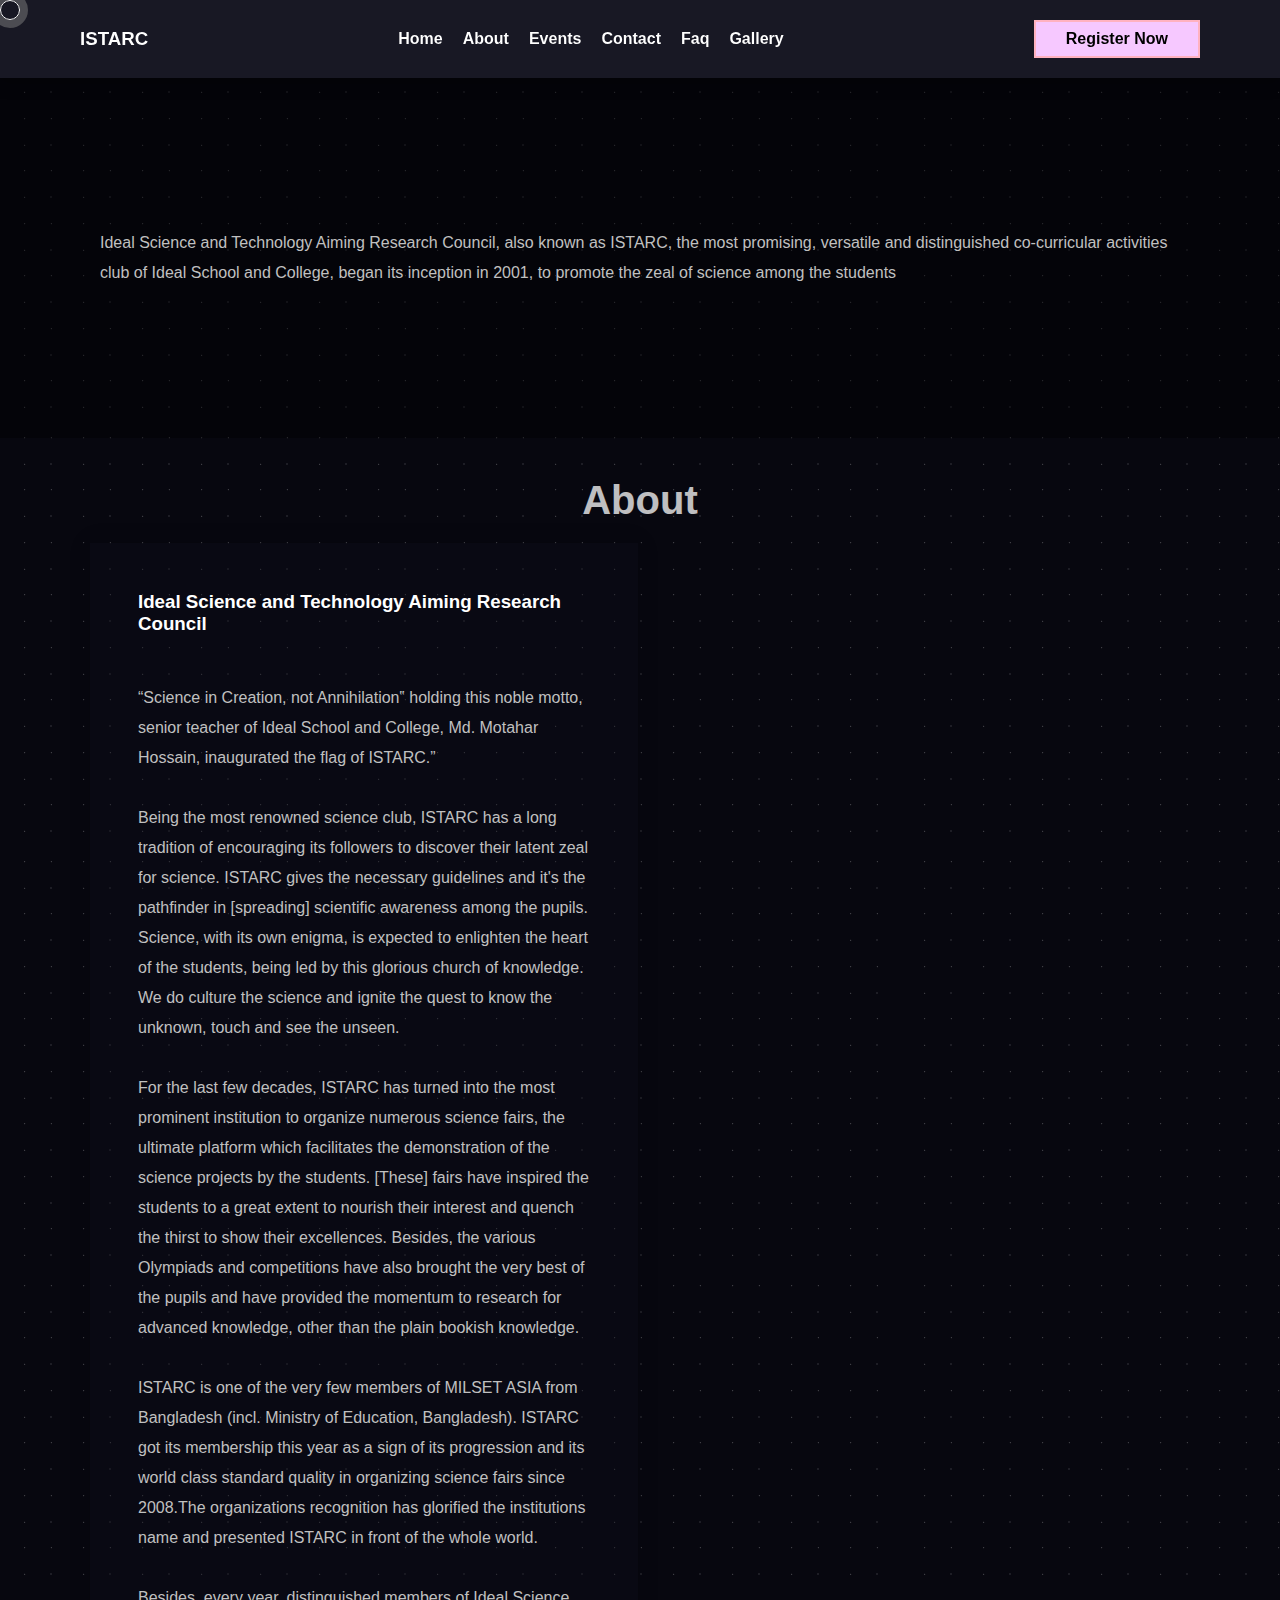
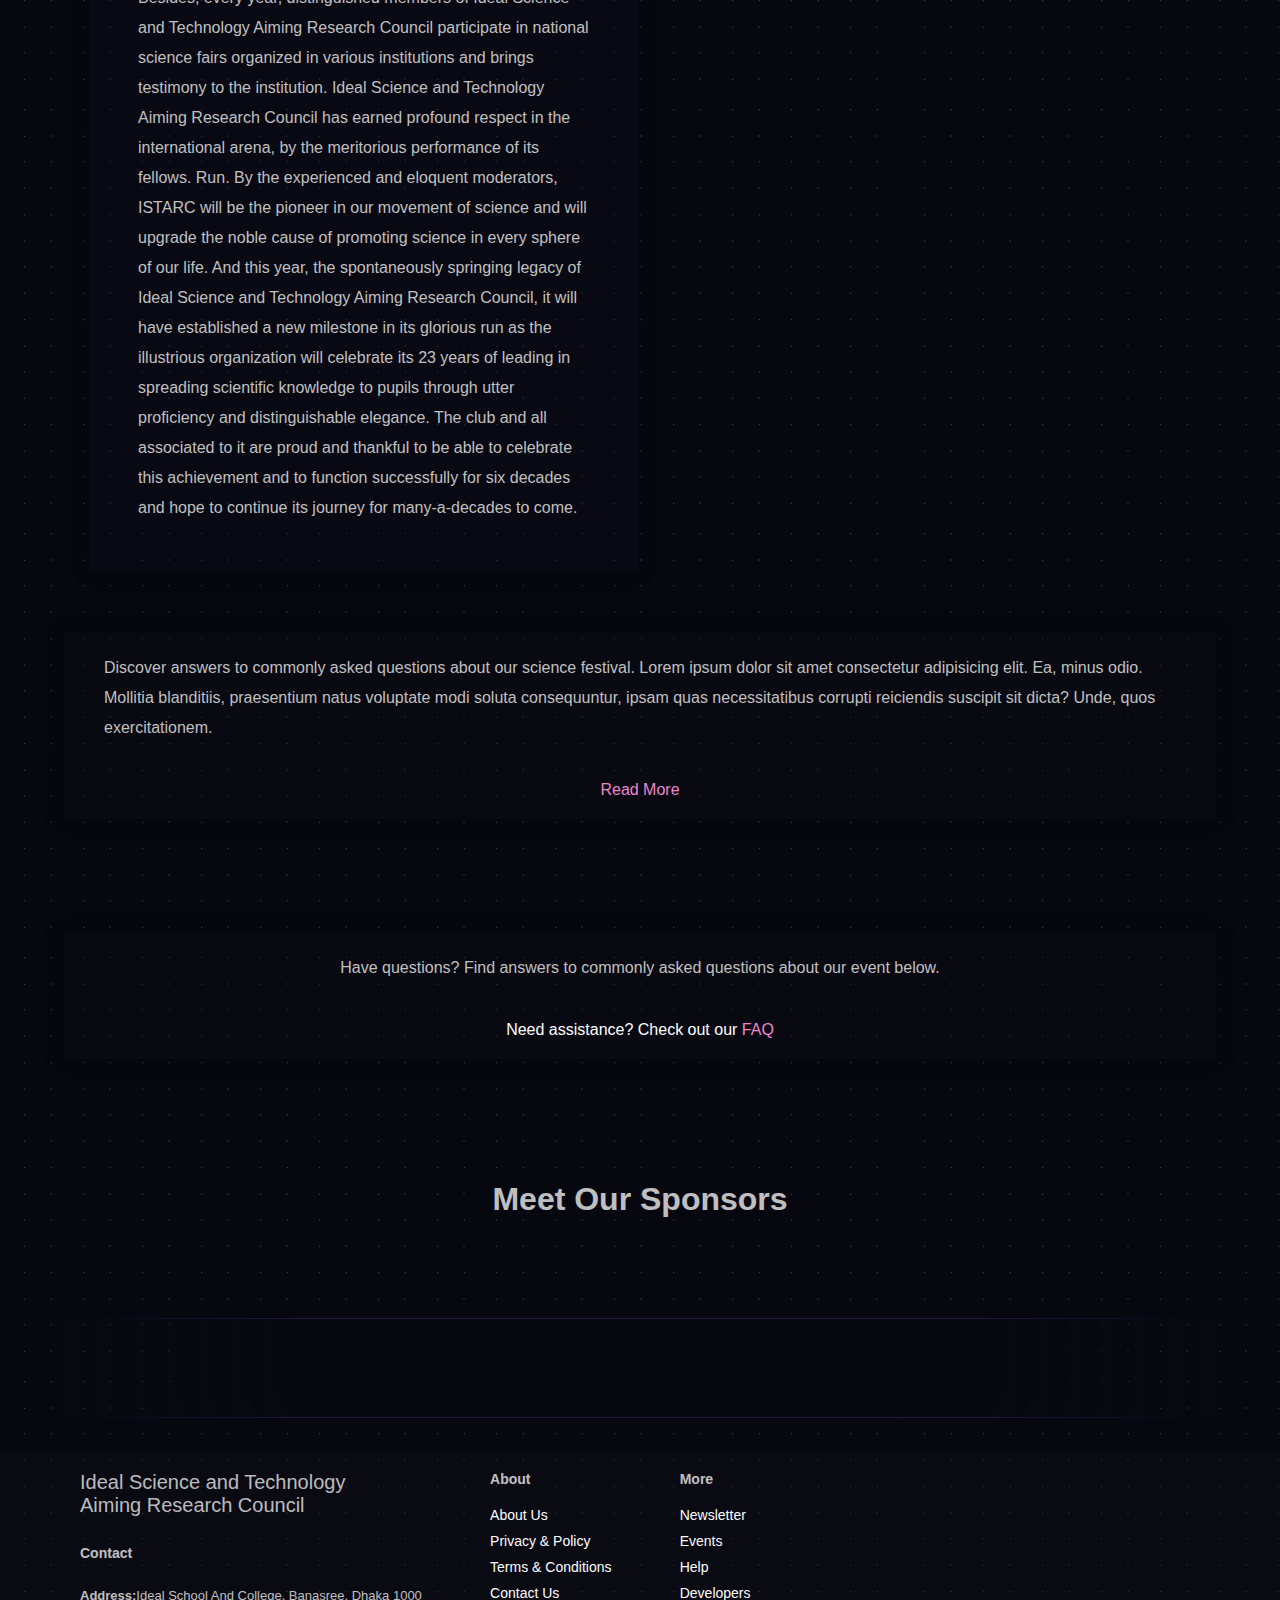
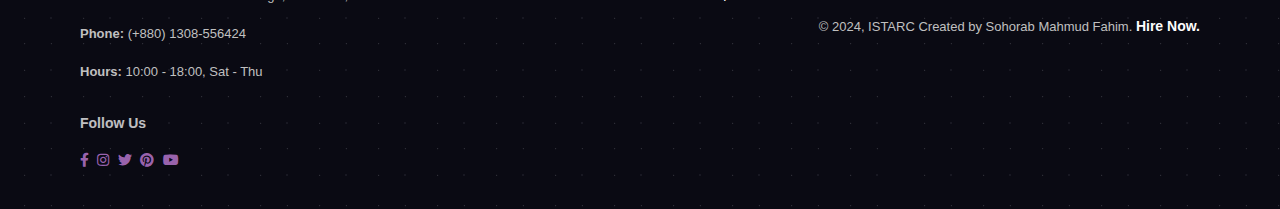
==== commit 65c64fae: "Update about.html" ====
--- a/about.html
+++ b/about.html
@@ -158,42 +158,43 @@
     </div>
 </section>
 
-<footer class="s-1">
-    <div class="c">
-        <a href="#" style="text-decoration: none; color: rgba(255, 255, 255, 0.733); font-weight: 500; font-family: 'Segoe UI', Tahoma, Geneva, Verdana, sans-serif; font-size: 20px;">Ideal Science and Technology<br>Aiming Research Council</a><br>
-        <h4>Contact</h4>
-        <p><strong>Address:</strong> Banasree, Dhaka 1000, C Block, Road No. 4</p>
-        <p><strong>Phone:</strong> (+880) 1308-556424</p>
-        <p><strong>Hours:</strong> 10:00 - 18:00, Sat - Thu</p>
-        <div class="follow">
-            <h4>Follow Us</h4>
-            <div class="icon">
-                <a href="#"><i class="fab fa-facebook-f" style="font-weight: 400;"></i></a>
-                <a href="#"><i class="fab fa-instagram" style="font-weight: 400;"></i></a>
-                <a href="#"><i class="fab fa-twitter" style="font-weight: 400;"></i></a>
-                <a href="#"><i class="fab fa-pinterest" style="font-weight: 400;"></i></a>
-                <a href="#"><i class="fab fa-youtube" style="font-weight: 400;"></i></a>
-            </div>
-        </div>
-    </div>
-    <div class="c">
-        <h4>About</h4>
-        <a href="#">About Us</a>
-        <a href="#">Privacy & Policy</a>
-        <a href="#">Terms & Conditions</a>
-        <a href="#">Contact Us</a>
-    </div>
-    <div class="c">
-        <h4>More</h4>
-        <a href="#">Newsletter</a>
-        <a href="#">Events</a>
-        <a href="#">Help</a>
-        <a href="#">Developers</a>
-    </div>
-    <div class="copyright">
-        <p>© 2024, ISTARC Created by Sohorab Mahmud Fahim. <a href="https://www.facebook.com/fahimlwebdeveloper" style="font-weight: 600;">Hire Now.</a></p>
-    </div>
-</footer>
+
+    <footer class="s-1">
+        <div class="c">
+            <a href="#" style="text-decoration: none; color: rgba(255, 255, 255, 0.733); font-weight: 500; font-family: 'Segoe UI', Tahoma, Geneva, Verdana, sans-serif; font-size: 20px;">Ideal Science and Technology<br>Aiming Research Council</a><br>
+            <h4>Contact</h4>
+            <p><strong>Address:</strong>Ideal School And College, Banasree, Dhaka 1000 </p>
+            <p><strong>Phone:</strong> (+880) 1308-556424</p>
+            <p><strong>Hours:</strong> 10:00 - 18:00, Sat - Thu</p>
+            <div class="follow">
+                <h4>Follow Us</h4>
+                <div class="icon">
+                    <a href="#"><i class="fab fa-facebook-f" style="font-weight: 400;"></i></a>
+                    <a href="#"><i class="fab fa-instagram" style="font-weight: 400;"></i></a>
+                    <a href="#"><i class="fab fa-twitter" style="font-weight: 400;"></i></a>
+                    <a href="#"><i class="fab fa-pinterest" style="font-weight: 400;"></i></a>
+                    <a href="#"><i class="fab fa-youtube" style="font-weight: 400;"></i></a>
+                </div>
+            </div>
+        </div>
+        <div class="c">
+            <h4>About</h4>
+            <a href="#">About Us</a>
+            <a href="#">Privacy & Policy</a>
+            <a href="#">Terms & Conditions</a>
+            <a href="#">Contact Us</a>
+        </div>
+        <div class="c">
+            <h4>More</h4>
+            <a href="#">Newsletter</a>
+            <a href="#">Events</a>
+            <a href="#">Help</a>
+            <a href="#">Developers</a>
+        </div>
+        <div class="copyright">
+            <p>© 2024, ISTARC Created by Sohorab Mahmud Fahim. <a href="https://www.facebook.com/fahimlwebdeveloper" style="font-weight: 600;">Hire Now.</a></p>
+        </div>
+    </footer>
 
    <script>
 const bar = document.getElementById('bar');
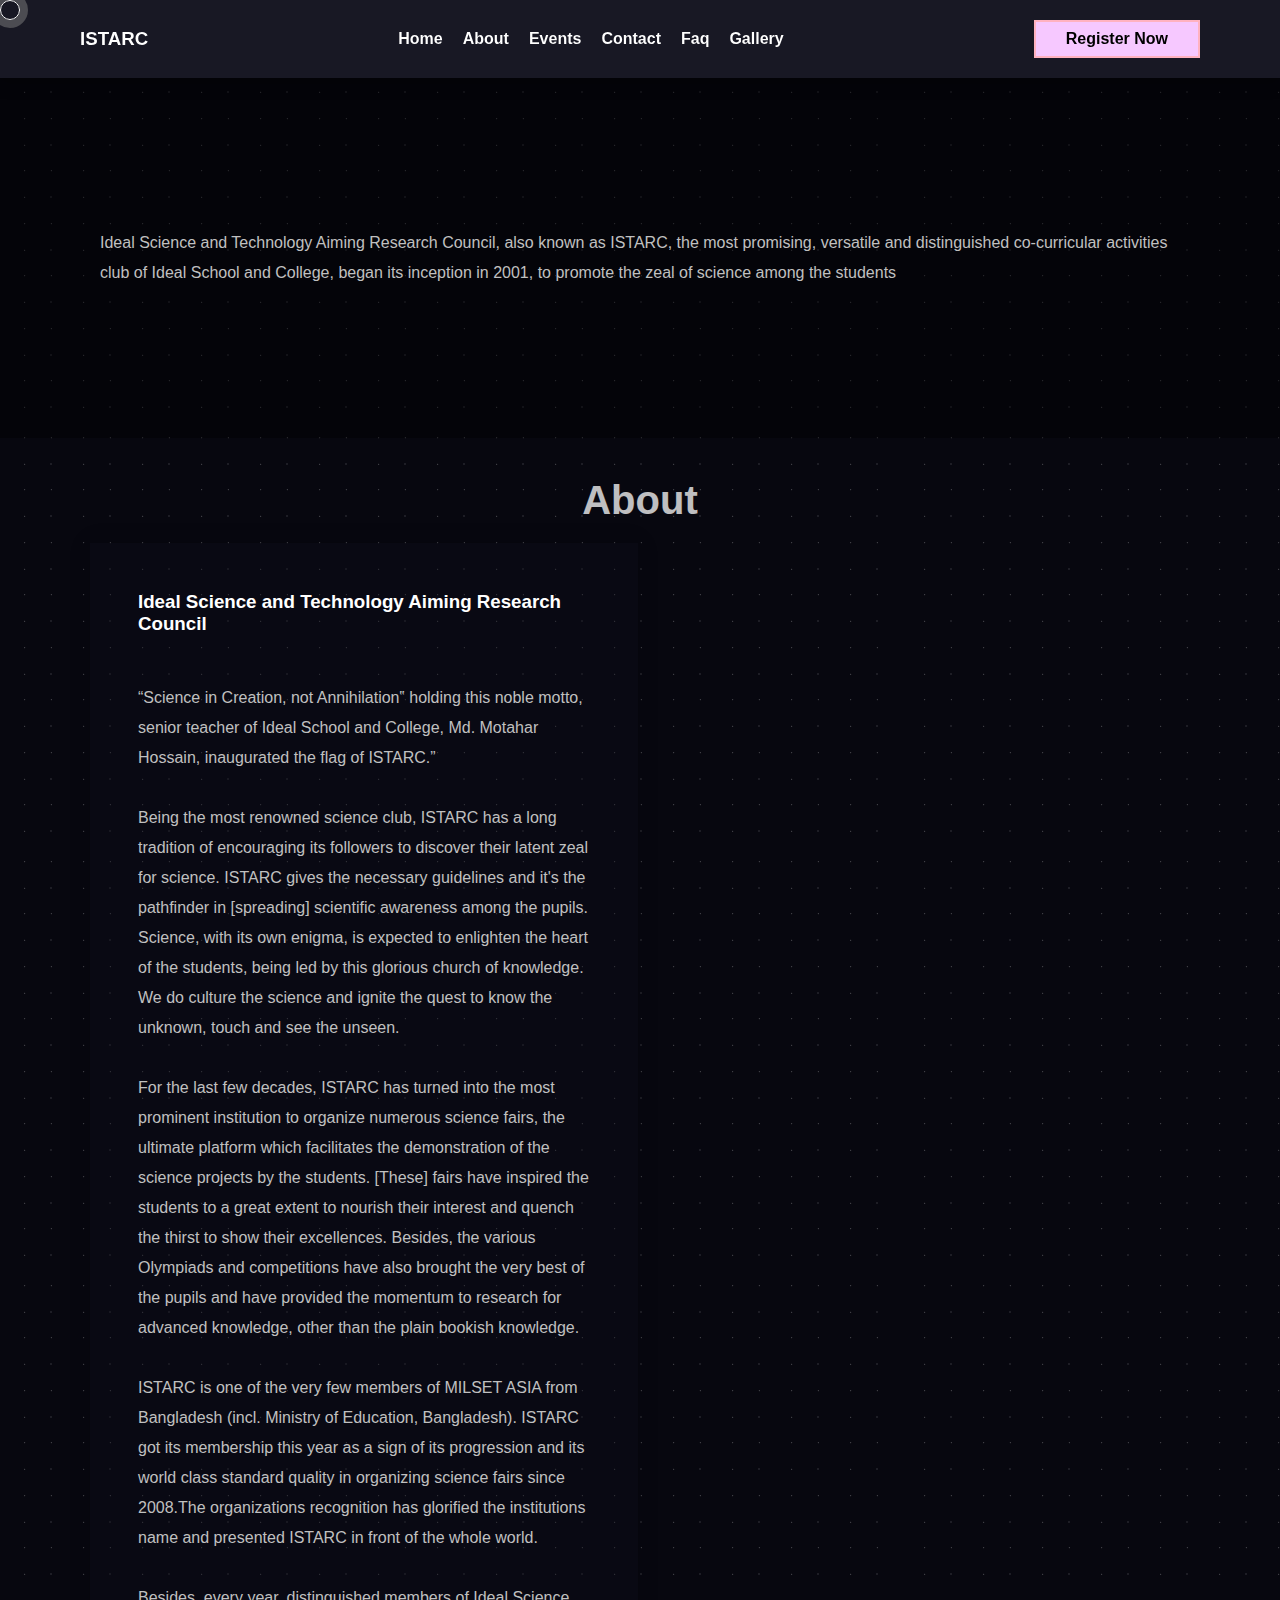
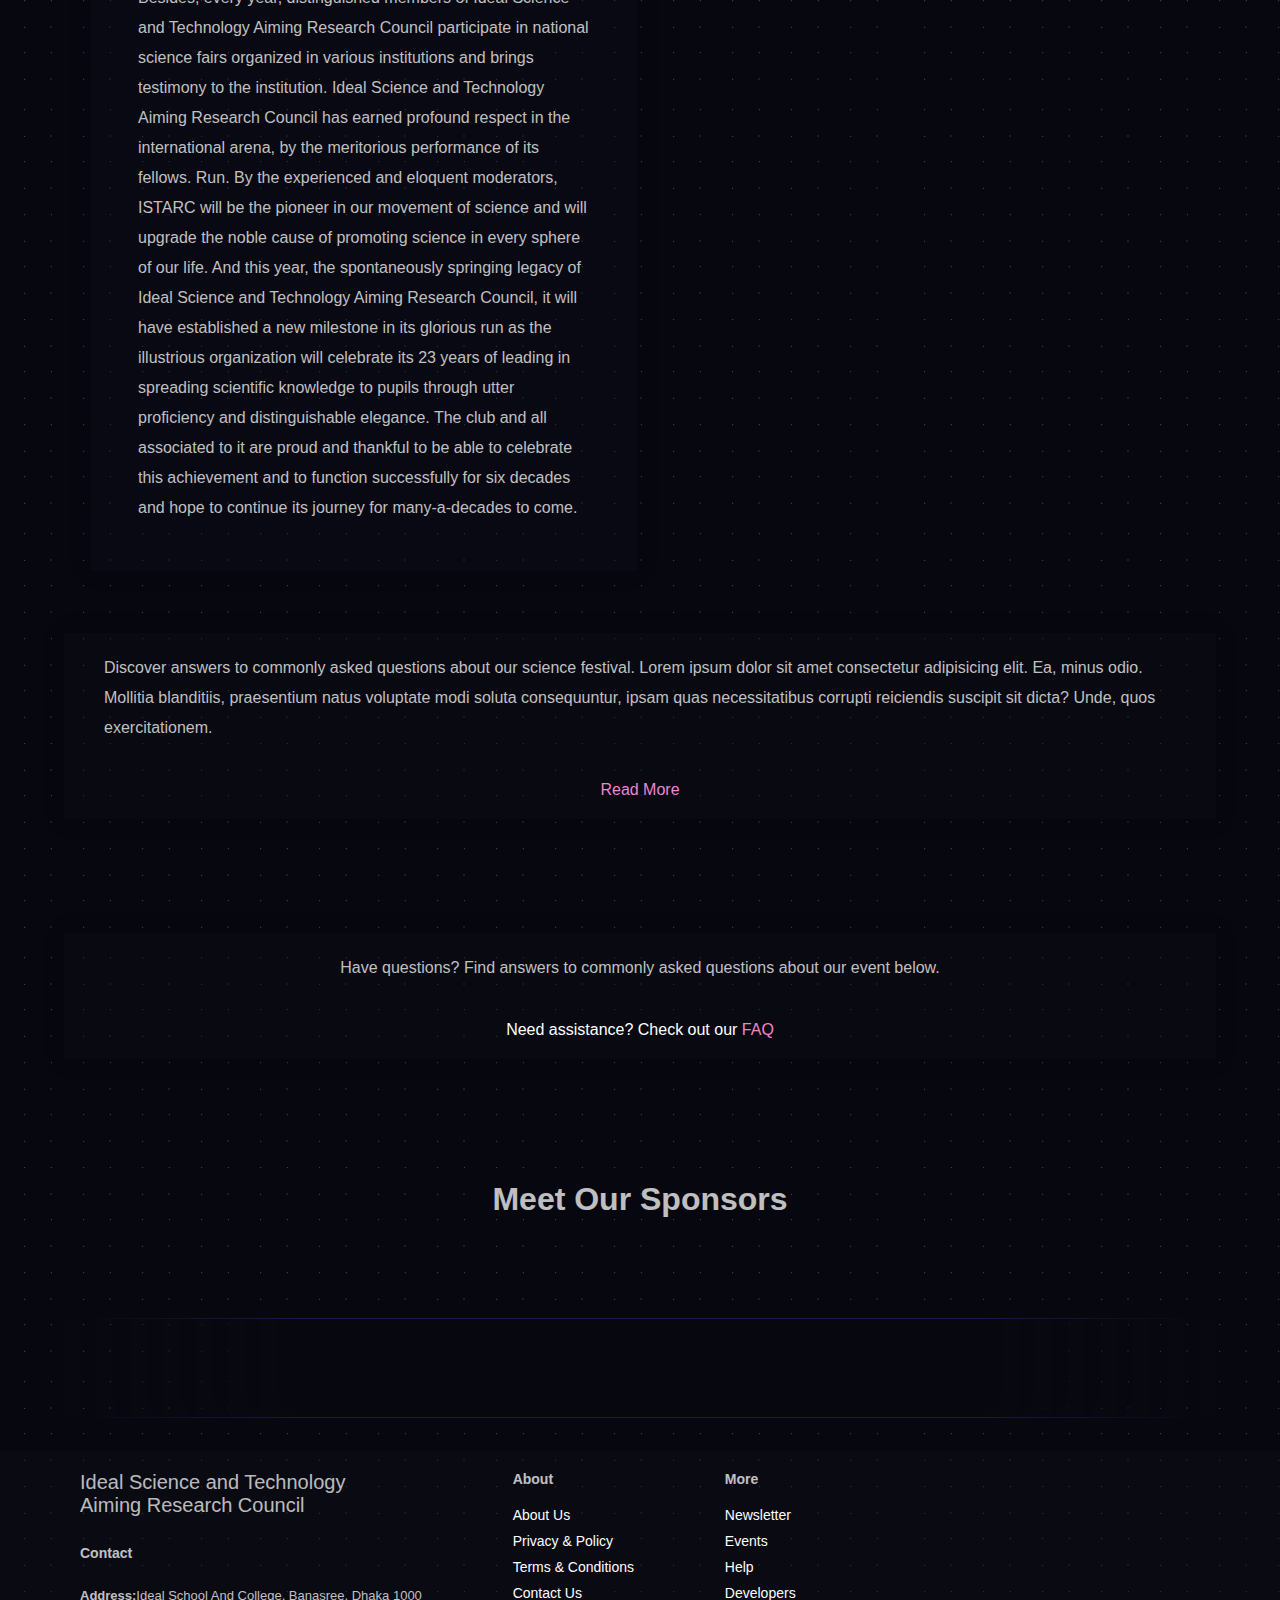
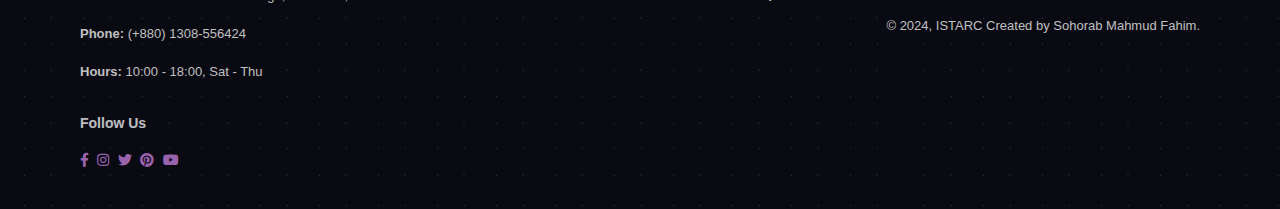
==== commit 9f3eea65: "Update about.html" ====
--- a/about.html
+++ b/about.html
@@ -192,7 +192,7 @@
             <a href="#">Developers</a>
         </div>
         <div class="copyright">
-            <p>© 2024, ISTARC Created by Sohorab Mahmud Fahim. <a href="https://www.facebook.com/fahimlwebdeveloper" style="font-weight: 600;">Hire Now.</a></p>
+            <p>© 2024, ISTARC Created by Sohorab Mahmud Fahim.</p>
         </div>
     </footer>
 
